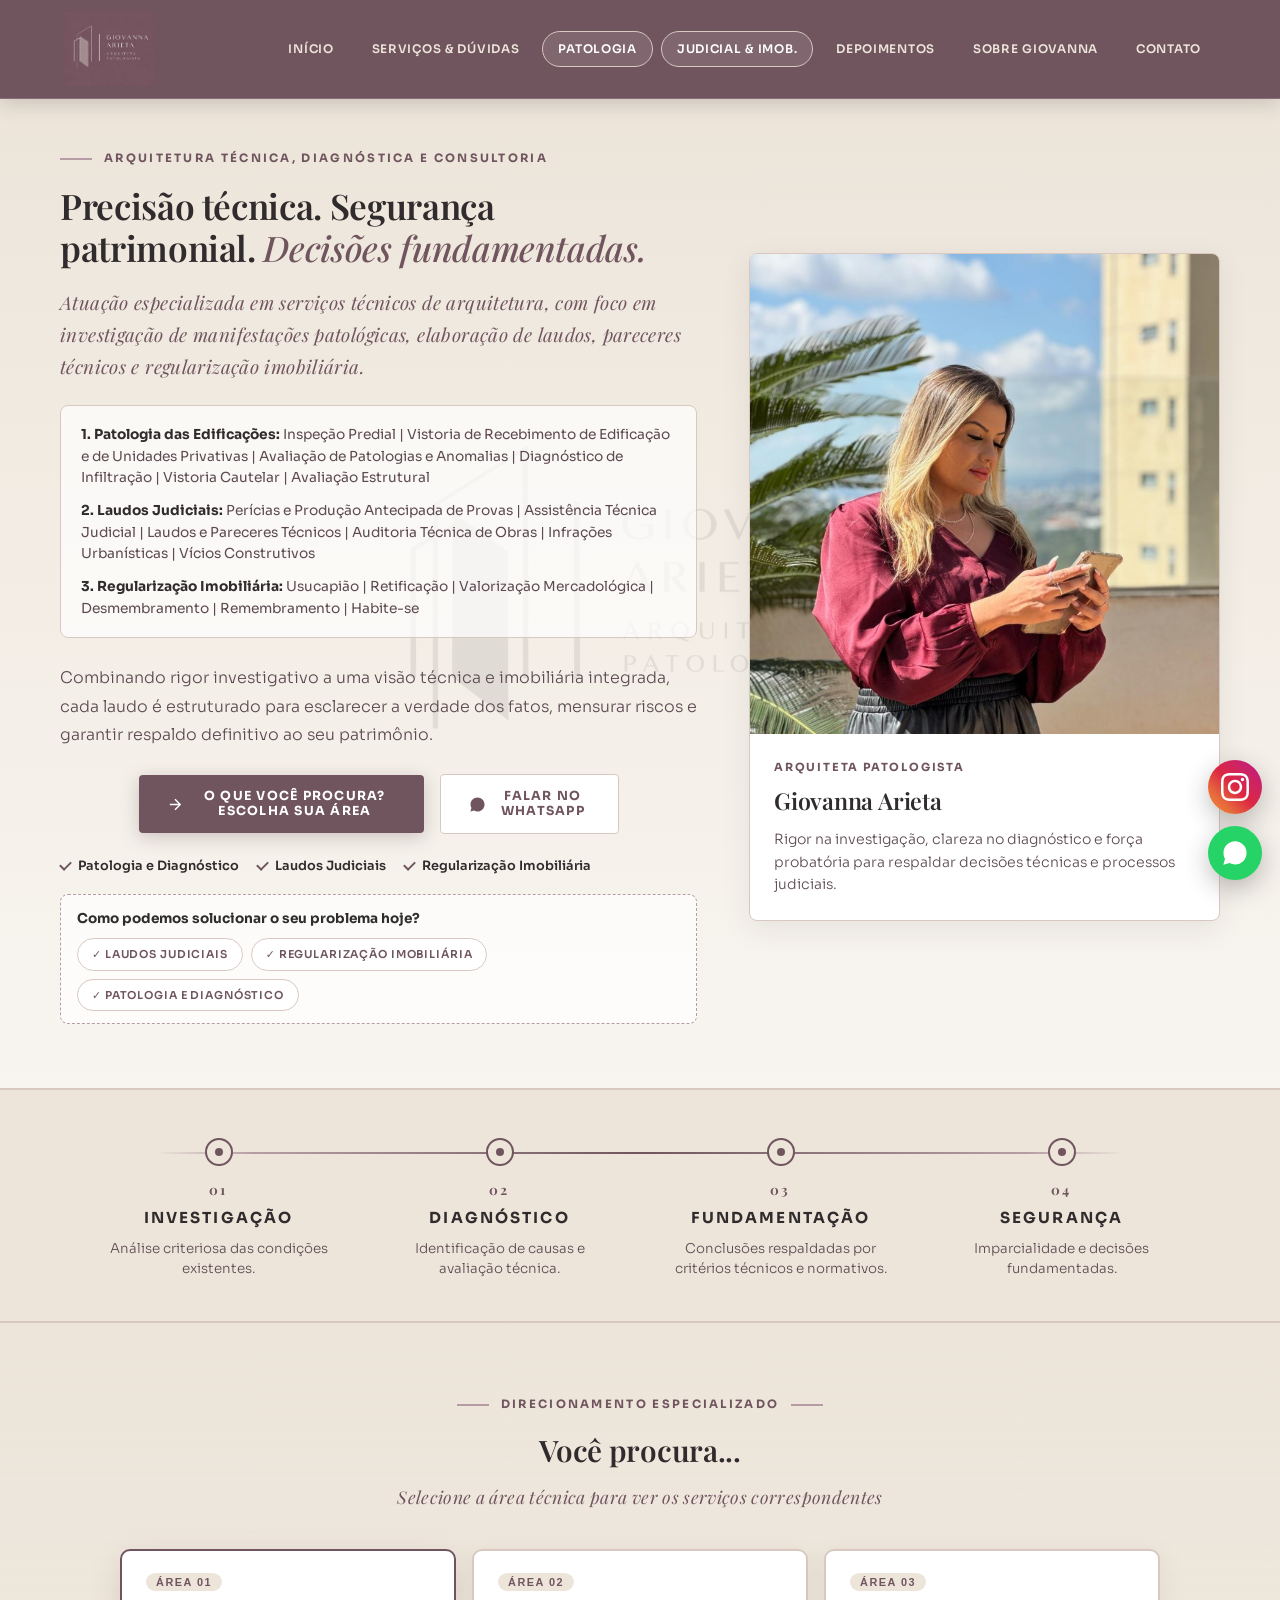
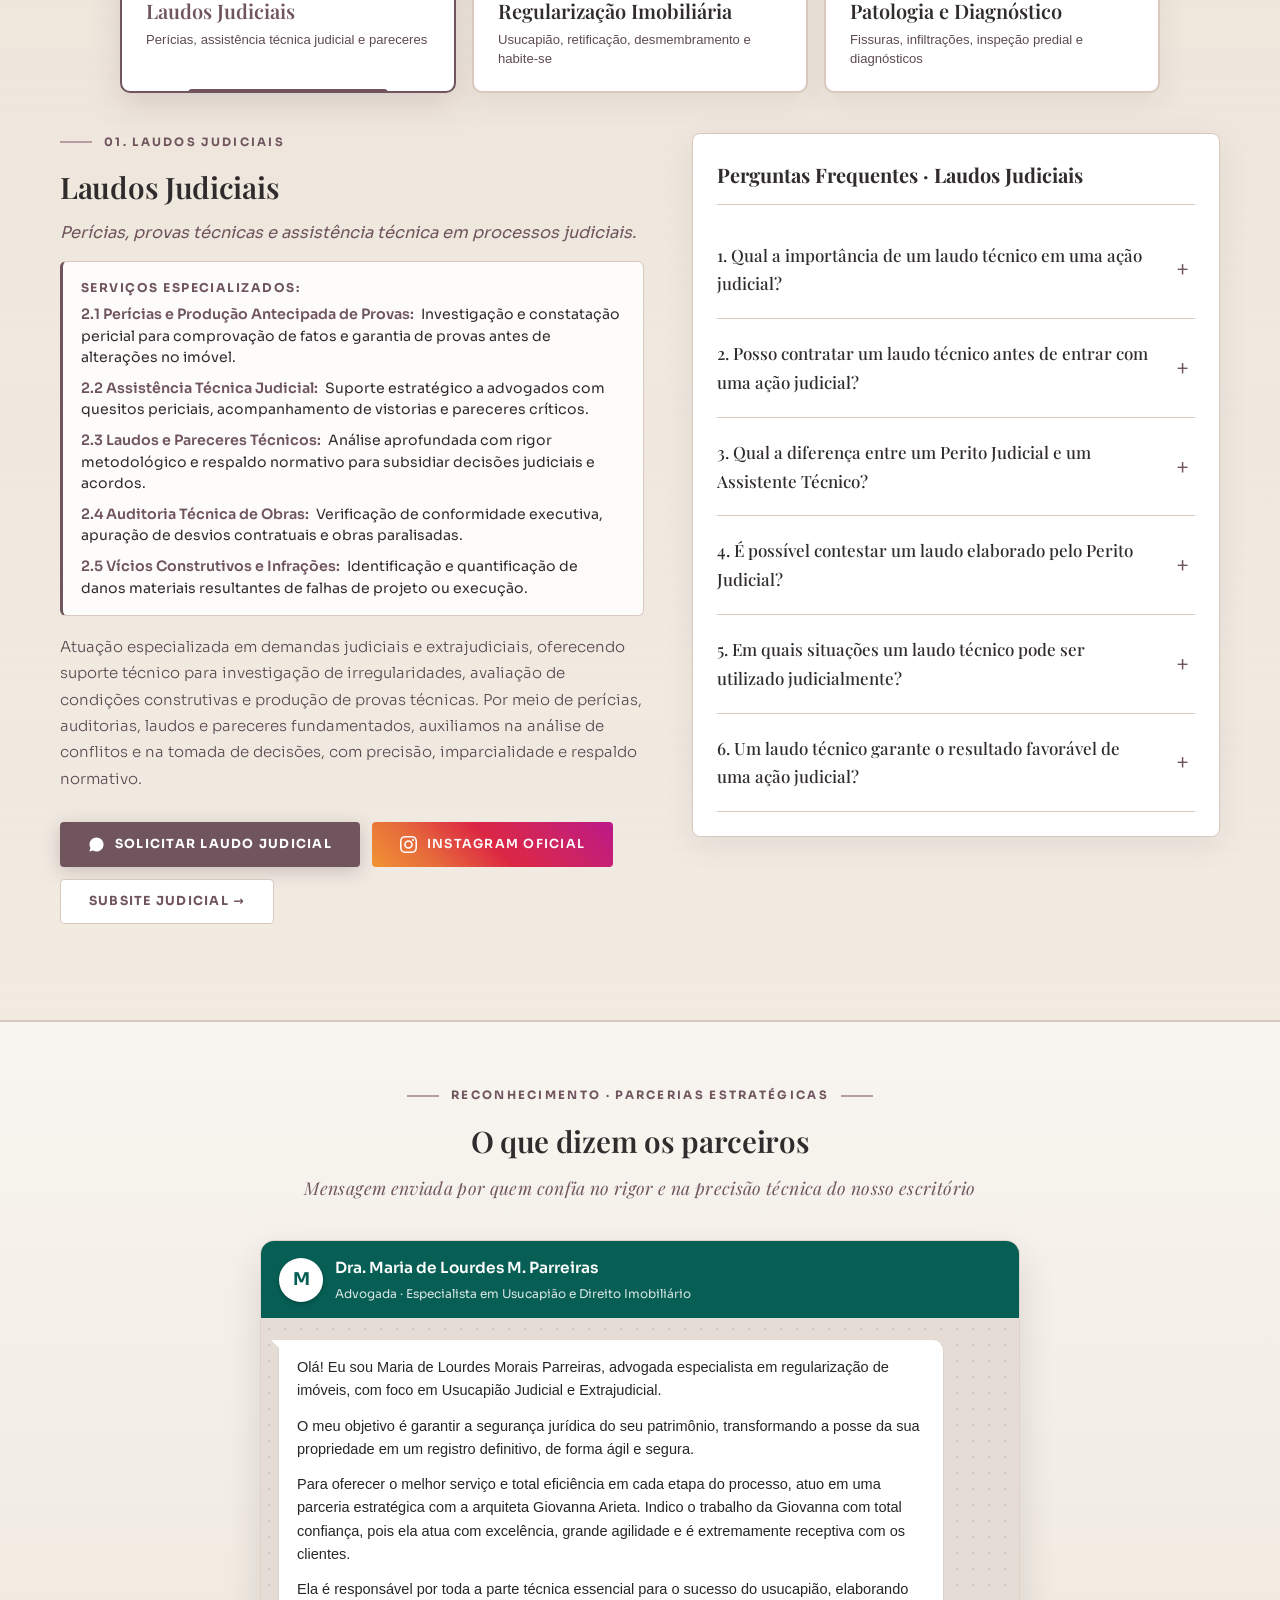
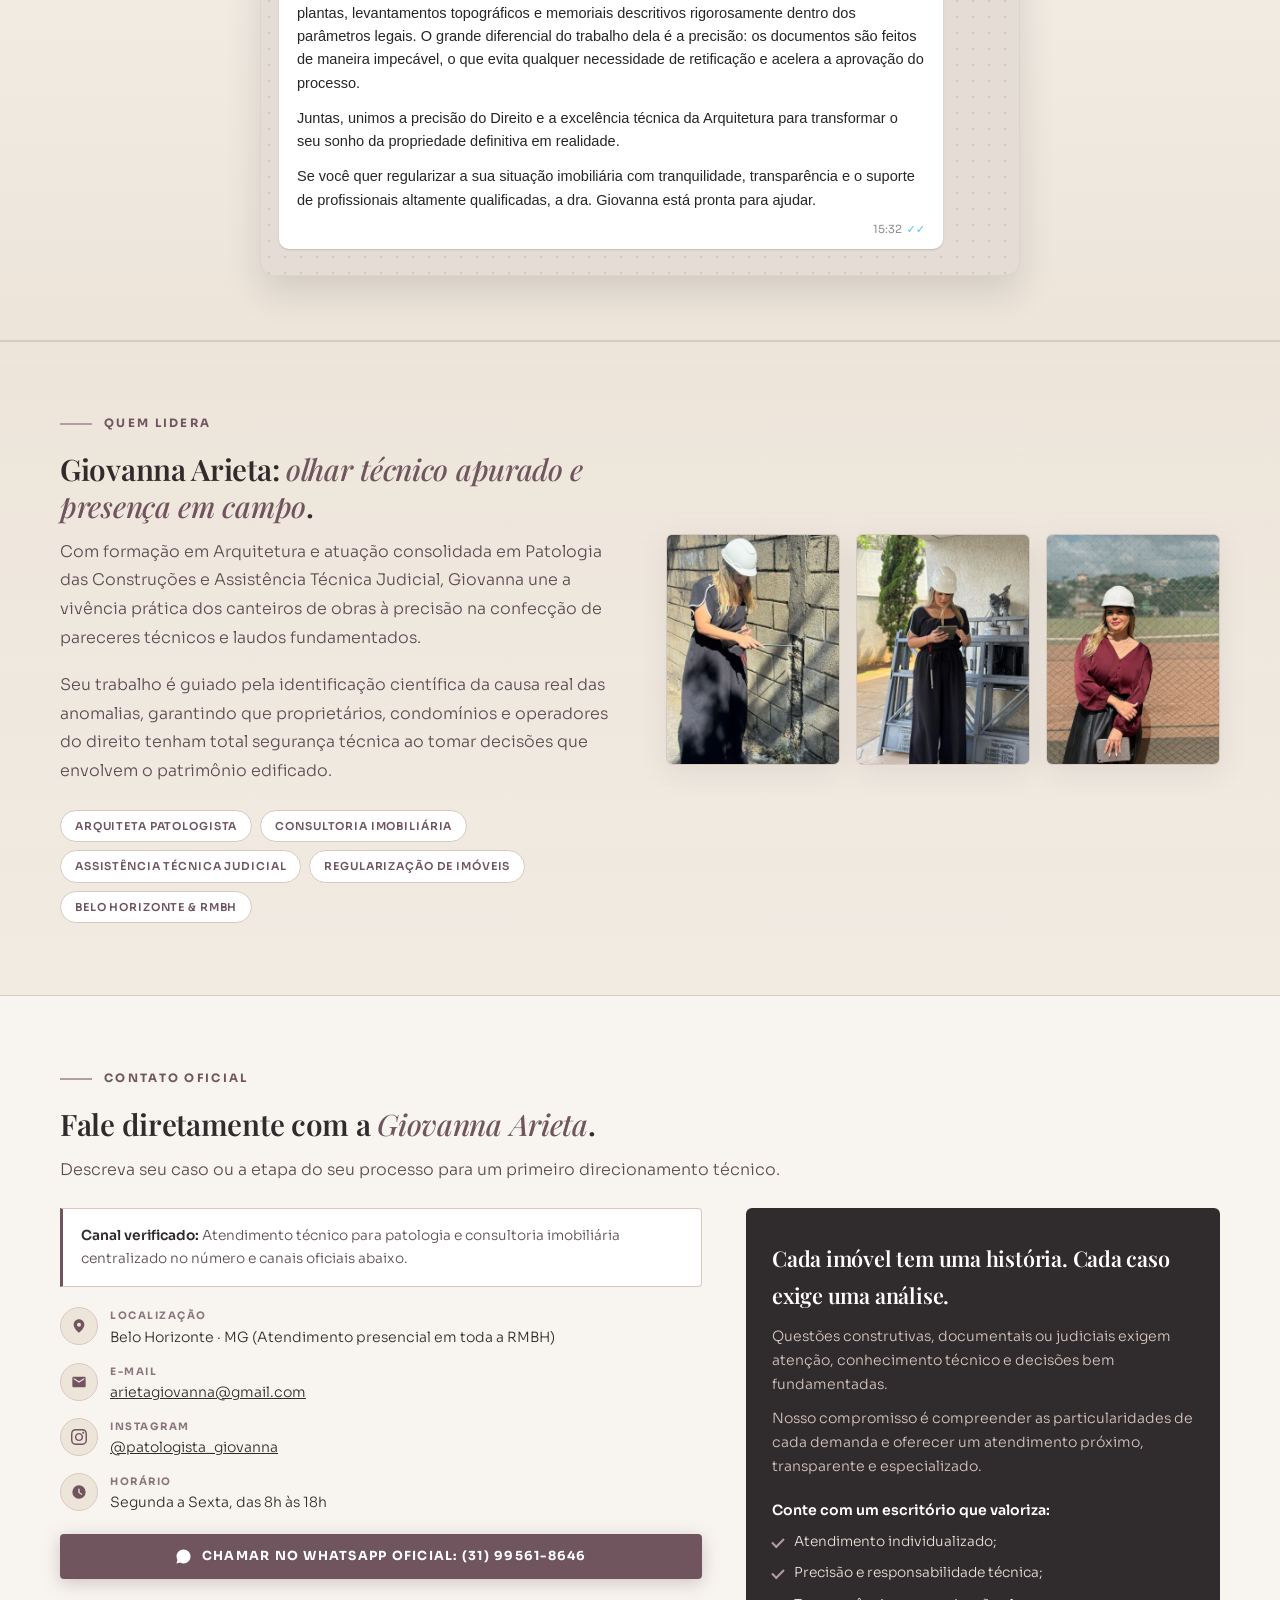
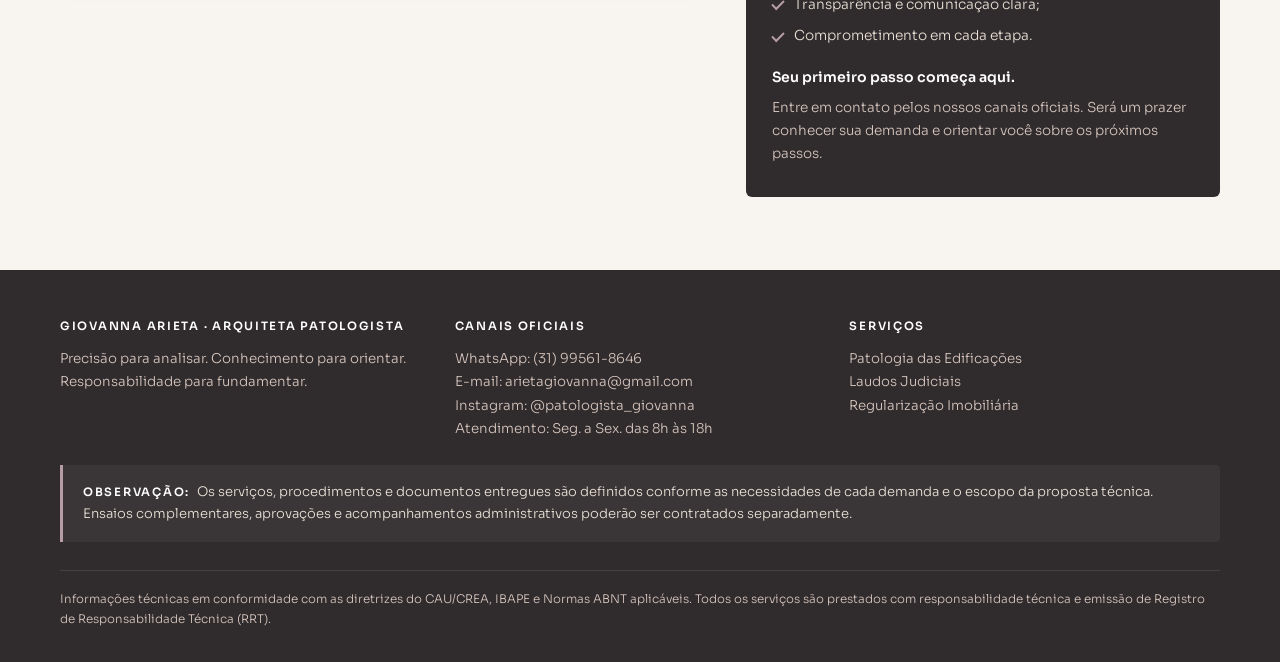
==== index.html @ 24bc307a "feat: resumir catalogos de servicos, atualizar legendas de patologia, diversificar galeria na home, " ====
<!DOCTYPE html>
<html lang="pt-BR">
<head>
  <meta charset="UTF-8">
  <meta name="viewport" content="width=device-width, initial-scale=1.0, viewport-fit=cover">
  <title>Giovanna Arieta | Arquiteta Patologista &amp; Consultoria Técnica Imobiliária</title>
  <meta name="description" content="Arquitetura Técnica, Diagnóstica e Regularização Imobiliária. Investigação de manifestações patológicas, elaboração de laudos, pareceres técnicos e assistência técnica.">
  
  <!-- Tipografia de Alto Padrão Editorial -->
  <link rel="preconnect" href="https://fonts.googleapis.com">
  <link rel="preconnect" href="https://fonts.gstatic.com" crossorigin>
  <link href="https://fonts.googleapis.com/css2?family=Playfair+Display:ital,wght@0,500;0,600;0,700;1,500;1,600&family=Sora:wght@300;400;500;600;700&display=swap" rel="stylesheet">
  
  <link rel="stylesheet" href="style.css">
</head>
<body>

  <!-- Cabeçalho Oficial -->

  <!-- ========================================================
       CABEÇALHO: LOGO VISÍVEL E LEGÍVEL À ESQUERDA + ABAS AO LADO
       ======================================================== -->
  <header class="topo-header">
    <div class="wrap topo-container">
      <a href="#" class="logo-link" aria-label="Giovanna Arieta - Início">
        <img src="assets/logo.jpg" alt="Giovanna Arieta - Arquiteta Patologista" class="logo-img">
      </a>

      <!-- Botão Hambúrguer Mobile -->
      <button class="menu-mobile-btn" id="menuToggle" aria-label="Abrir Menu">
        <span></span>
        <span></span>
        <span></span>
      </button>

      <!-- Navegação no Cabeçalho Organizada -->
      <nav class="nav-menu" id="navMenu">
        <a href="#inicio" class="nav-item">Início</a>
        <a href="#direcionamento" class="nav-item">Serviços &amp; Dúvidas</a>
        <a href="patologia.html" class="nav-item destaque">Patologia</a>
        <a href="judicial.html" class="nav-item destaque">Judicial &amp; Imob.</a>
        <a href="#depoimentos" class="nav-item">Depoimentos</a>
        <a href="#sobre" class="nav-item">Sobre Giovanna</a>
        <a href="#contato" class="nav-item">Contato</a>
      </nav>
    </div>
  </header>

  <!-- ========================================================
       SEÇÃO 1: HERO / INÍCIO
       ======================================================== -->
  <section class="hero" id="inicio">
    <!-- Logo centralizada na primeira seção (estática, sem acompanhar o scroll) -->
    <div class="hero-logo-centro-bg" aria-hidden="true"></div>

    <div class="wrap hero-grid">
      <div class="hero-texto">
        <span class="olho">Arquitetura Técnica, Diagnóstica e Consultoria</span>
        <h1>Precisão técnica. Segurança patrimonial. <em class="dest">Decisões fundamentadas.</em></h1>
        
        <p class="hero-sub-slogan">Atuação especializada em serviços técnicos de arquitetura, com foco em investigação de manifestações patológicas, elaboração de laudos, pareceres técnicos e regularização imobiliária.</p>
        
        <!-- Serviços inseridos diretamente abaixo do título -->
        <div class="hero-servicos-diretos">
          <div class="hero-servico-linha">
            <strong>1. Patologia das Edificações:</strong> 
            <span>Inspeção Predial | Vistoria de Recebimento de Edificação e de Unidades Privativas | Avaliação de Patologias e Anomalias | Diagnóstico de Infiltração | Vistoria Cautelar | Avaliação Estrutural</span>
          </div>
          <div class="hero-servico-linha">
            <strong>2. Laudos Judiciais:</strong> 
            <span>Perícias e Produção Antecipada de Provas | Assistência Técnica Judicial | Laudos e Pareceres Técnicos | Auditoria Técnica de Obras | Infrações Urbanísticas | Vícios Construtivos</span>
          </div>
          <div class="hero-servico-linha">
            <strong>3. Regularização Imobiliária:</strong> 
            <span>Usucapião | Retificação | Valorização Mercadológica | Desmembramento | Remembramento | Habite-se</span>
          </div>
        </div>

        <p class="lead">Combinando rigor investigativo a uma visão técnica e imobiliária integrada, cada laudo é estruturado para esclarecer a verdade dos fatos, mensurar riscos e garantir respaldo definitivo ao seu patrimônio.</p>

        <div class="hero-acoes">
          <a class="btn btn-destaque" href="#direcionamento">
            <svg class="ico" viewBox="0 0 24 24"><path d="M12 4l-1.41 1.41L16.17 11H4v2h12.17l-5.58 5.59L12 20l8-8z"/></svg>
            O que você procura? Escolha sua área
          </a>
          <a class="btn btn-out" href="https://wa.me/5531995618646?text=Ol%C3%A1%2C%20Giovanna!%20Li%20a%20sua%20apresenta%C3%A7%C3%A3o%20e%20gostaria%20de%20uma%20avalia%C3%A7%C3%A3o%20t%C3%A9cnica." target="_blank" rel="noopener noreferrer">
            <svg class="ico" viewBox="0 0 24 24"><path d="M17.47 14.38c-.3-.15-1.76-.87-2.03-.97-.27-.1-.47-.15-.67.15-.2.3-.77.97-.94 1.17-.17.2-.35.22-.65.07-.3-.15-1.26-.46-2.4-1.48-.89-.79-1.49-1.76-1.66-2.06-.17-.3-.02-.46.13-.61.13-.13.3-.35.45-.52.15-.17.2-.3.3-.5.1-.2.05-.37-.02-.52-.08-.15-.67-1.61-.92-2.21-.24-.58-.49-.5-.67-.51h-.57c-.2 0-.52.07-.79.37-.27.3-1.04 1.01-1.04 2.47s1.06 2.86 1.21 3.06c.15.2 2.1 3.2 5.08 4.49.71.31 1.26.49 1.69.63.71.22 1.36.19 1.87.12.57-.09 1.76-.72 2.01-1.41.25-.7.25-1.29.17-1.42-.07-.13-.27-.2-.57-.35M12.04 2C6.58 2 2.13 6.45 2.13 11.91c0 1.75.46 3.45 1.32 4.95L2 22l5.25-1.38c1.45.79 3.08 1.21 4.79 1.21 5.46 0 9.91-4.45 9.91-9.91S17.5 2 12.04 2"/></svg>
            Falar no WhatsApp
          </a>
        </div>

        <!-- Links Rápidos dos 03 Serviços -->
        <ul class="hero-prova">
          <li><a href="#direcionamento" onclick="ativarAba('tab-patologia')" style="color:inherit; text-decoration:none;">Patologia e Diagnóstico</a></li>
          <li><a href="#direcionamento" onclick="ativarAba('tab-judicial')" style="color:inherit; text-decoration:none;">Laudos Judiciais</a></li>
          <li><a href="#direcionamento" onclick="ativarAba('tab-imobiliario')" style="color:inherit; text-decoration:none;">Regularização Imobiliária</a></li>
        </ul>

        <!-- Chamada Interativa WhatsApp -->
        <div style="margin-top: 14px; background: rgba(255,255,255,0.7); border: 1px dashed var(--malva-claro); border-radius: 8px; padding: 12px 16px;">
          <strong style="font-size: 0.85rem; color: var(--grafite); display: block; margin-bottom: 8px;">Como podemos solucionar o seu problema hoje?</strong>
          <div style="display: flex; flex-wrap: wrap; gap: 8px;">
            <a class="chip" href="https://wa.me/5531995618646?text=Ol%C3%A1%2C%20Giovanna!%20Preciso%20de%20atendimento%20em%20Laudos%20Judiciais." target="_blank" rel="noopener noreferrer" style="display: inline-flex; align-items: center; gap: 4px;">
              ✓ Laudos Judiciais
            </a>
            <a class="chip" href="https://wa.me/5531995618646?text=Ol%C3%A1%2C%20Giovanna!%20Preciso%20de%20atendimento%20em%20Regulariza%C3%A7%C3%A3o%20Imobili%C3%A1ria." target="_blank" rel="noopener noreferrer" style="display: inline-flex; align-items: center; gap: 4px;">
              ✓ Regularização Imobiliária
            </a>
            <a class="chip" href="https://wa.me/5531995618646?text=Ol%C3%A1%2C%20Giovanna!%20Preciso%20de%20atendimento%20em%20Patologia%20e%20Diagn%C3%B3stico." target="_blank" rel="noopener noreferrer" style="display: inline-flex; align-items: center; gap: 4px;">
              ✓ Patologia e Diagnóstico
            </a>
          </div>
        </div>
      </div>

      <!-- Card Visual Hero -->
      <div class="hero-visual">
        <div class="perfil-card-clean">
          <div class="perfil-foto-clean-wrap">
            <img src="assets/judicial_1.jpg" alt="Giovanna Arieta - Arquiteta Patologista" class="perfil-foto-clean">
          </div>
          <div class="perfil-info-clean">
            <span class="perfil-cargo-clean">Arquiteta Patologista</span>
            <h3 class="perfil-nome-clean">Giovanna Arieta</h3>
            <p class="perfil-resumo-clean">Rigor na investigação, clareza no diagnóstico e força probatória para respaldar decisões técnicas e processos judiciais.</p>
          </div>
        </div>
      </div>
    </div>
  </section>

  <!-- ========================================================
       FAIXA DE PILARES TÉCNICOS COM LINHA CONECTORA
       01 Investigação -> 02 Diagnóstico -> 03 Fundamentação -> 04 Segurança
       ======================================================== -->
  <section class="pilares-faixa reveal">
    <div class="wrap">
      <div class="pilares-container">
        <!-- Linha horizontal conectora entre os pilares -->
        <div class="pilares-linha" aria-hidden="true"></div>

        <div class="pilares-grid">
          <!-- Pilar 01 -->
          <div class="pilar-item">
            <div class="pilar-ponto">
              <span class="pilar-dot"></span>
            </div>
            <div class="pilar-num">01</div>
            <h3 class="pilar-titulo">INVESTIGAÇÃO</h3>
            <p class="pilar-desc">Análise criteriosa das condições existentes.</p>
          </div>

          <!-- Pilar 02 -->
          <div class="pilar-item">
            <div class="pilar-ponto">
              <span class="pilar-dot"></span>
            </div>
            <div class="pilar-num">02</div>
            <h3 class="pilar-titulo">DIAGNÓSTICO</h3>
            <p class="pilar-desc">Identificação de causas e avaliação técnica.</p>
          </div>

          <!-- Pilar 03 -->
          <div class="pilar-item">
            <div class="pilar-ponto">
              <span class="pilar-dot"></span>
            </div>
            <div class="pilar-num">03</div>
            <h3 class="pilar-titulo">FUNDAMENTAÇÃO</h3>
            <p class="pilar-desc">Conclusões respaldadas por critérios técnicos e normativos.</p>
          </div>

          <!-- Pilar 04 -->
          <div class="pilar-item">
            <div class="pilar-ponto">
              <span class="pilar-dot"></span>
            </div>
            <div class="pilar-num">04</div>
            <h3 class="pilar-titulo">SEGURANÇA</h3>
            <p class="pilar-desc">Imparcialidade e decisões fundamentadas.</p>
          </div>
        </div>
      </div>
    </div>
  </section>



  <!-- ========================================================
       SEÇÃO 4: VOCÊ PROCURA... (DIRECIONAMENTO INTEGRADO EM ABAS)
       ======================================================== -->
  <section class="sec sec-tom-alternado reveal" id="direcionamento">
    <div class="wrap">
      <div class="secao-header-centro">
        <span class="olho meio">Direcionamento Especializado</span>
        <h2>Você procura...</h2>
        <p class="secao-subtitulo">Selecione a área técnica para ver os serviços correspondentes</p>
      </div>

      <!-- Seletor Interativo de 3 Abas Dentro do Site -->
      <div class="hub-direcionamento">
        <div class="abas-direcionamento" role="tablist">
          <button type="button" class="aba-btn active" id="tabBtnJudicial" data-tab="tab-judicial" role="tab" aria-selected="true">
            <span class="aba-badge">Área 01</span>
            <span class="aba-titulo">Laudos Judiciais</span>
            <span class="aba-sub">Perícias, assistência técnica judicial e pareceres</span>
          </button>

          <button type="button" class="aba-btn" id="tabBtnImobiliario" data-tab="tab-imobiliario" role="tab" aria-selected="false">
            <span class="aba-badge">Área 02</span>
            <span class="aba-titulo">Regularização Imobiliária</span>
            <span class="aba-sub">Usucapião, retificação, desmembramento e habite-se</span>
          </button>
          
          <button type="button" class="aba-btn" id="tabBtnPatologia" data-tab="tab-patologia" role="tab" aria-selected="false">
            <span class="aba-badge">Área 03</span>
            <span class="aba-titulo">Patologia e Diagnóstico</span>
            <span class="aba-sub">Fissuras, infiltrações, inspeção predial e diagnósticos</span>
          </button>
        </div>
      </div>

      <!-- PAINEL 1: LAUDOS JUDICIAIS (2 COLUNAS: ESQUERDA DESCRITIVO / DIREITA PERGUNTAS) -->
      <div class="painel-aba active" id="tab-judicial" role="tabpanel">
        <div class="painel-duas-colunas">
          <!-- Coluna Esquerda: Texto, Serviços e Descritivo -->
          <div class="painel-coluna-conteudo">
            <span class="olho">01. Laudos Judiciais</span>
            <h3 class="painel-coluna-titulo">Laudos Judiciais</h3>
            <p style="font-size:1.02rem; color:var(--malva-original); font-style:italic; margin-bottom:14px;">Perícias, provas técnicas e assistência técnica em processos judiciais.</p>
            
            <div class="painel-servicos-bloco">
              <strong>Serviços Especializados:</strong>
              <div class="painel-servicos-lista">
                <div class="painel-servico-item"><strong>2.1 Perícias e Produção Antecipada de Provas:</strong> Investigação e constatação pericial para comprovação de fatos e garantia de provas antes de alterações no imóvel.</div>
                <div class="painel-servico-item"><strong>2.2 Assistência Técnica Judicial:</strong> Suporte estratégico a advogados com quesitos periciais, acompanhamento de vistorias e pareceres críticos.</div>
                <div class="painel-servico-item"><strong>2.3 Laudos e Pareceres Técnicos:</strong> Análise aprofundada com rigor metodológico e respaldo normativo para subsidiar decisões judiciais e acordos.</div>
                <div class="painel-servico-item"><strong>2.4 Auditoria Técnica de Obras:</strong> Verificação de conformidade executiva, apuração de desvios contratuais e obras paralisadas.</div>
                <div class="painel-servico-item"><strong>2.5 Vícios Construtivos e Infrações:</strong> Identificação e quantificação de danos materiais resultantes de falhas de projeto ou execução.</div>
              </div>
            </div>

            <p class="painel-descritivo-texto">
              Atuação especializada em demandas judiciais e extrajudiciais, oferecendo suporte técnico para investigação de irregularidades, avaliação de condições construtivas e produção de provas técnicas. Por meio de perícias, auditorias, laudos e pareceres fundamentados, auxiliamos na análise de conflitos e na tomada de decisões, com precisão, imparcialidade e respaldo normativo.
            </p>

            <div style="display:flex; gap:12px; flex-wrap:wrap; margin-top:8px;">
              <a class="btn btn-destaque" href="https://wa.me/5531995618646?text=Ol%C3%A1%2C%20Giovanna!%20Gostaria%20de%20solicitar%20atendimento%20na%20%C3%81rea%20de%20Laudos%20Judiciais." target="_blank" rel="noopener noreferrer">
                <svg class="ico" viewBox="0 0 24 24"><path d="M17.47 14.38c-.3-.15-1.76-.87-2.03-.97-.27-.1-.47-.15-.67.15-.2.3-.77.97-.94 1.17-.17.2-.35.22-.65.07-.3-.15-1.26-.46-2.4-1.48-.89-.79-1.49-1.76-1.66-2.06-.17-.3-.02-.46.13-.61.13-.13.3-.35.45-.52.15-.17.2-.3.3-.5.1-.2.05-.37-.02-.52-.08-.15-.67-1.61-.92-2.21-.24-.58-.49-.5-.67-.51h-.57c-.2 0-.52.07-.79.37-.27.3-1.04 1.01-1.04 2.47s1.06 2.86 1.21 3.06c.15.2 2.1 3.2 5.08 4.49.71.31 1.26.49 1.69.63.71.22 1.36.19 1.87.12.57-.09 1.76-.72 2.01-1.41.25-.7.25-1.29.17-1.42-.07-.13-.27-.2-.57-.35M12.04 2C6.58 2 2.13 6.45 2.13 11.91c0 1.75.46 3.45 1.32 4.95L2 22l5.25-1.38c1.45.79 3.08 1.21 4.79 1.21 5.46 0 9.91-4.45 9.91-9.91S17.5 2 12.04 2"/></svg>
                Solicitar Laudo Judicial
              </a>
              <a class="btn btn-instagram" href="https://www.instagram.com/patologista_giovanna" target="_blank" rel="noopener noreferrer">
                <svg class="ico" viewBox="0 0 24 24"><path d="M12 2.163c3.204 0 3.584.012 4.85.07 3.252.148 4.771 1.691 4.919 4.919.058 1.265.069 1.645.069 4.849 0 3.205-.012 3.584-.069 4.849-.149 3.225-1.664 4.771-4.919 4.919-1.266.058-1.644.07-4.85.07-3.204 0-3.584-.012-4.849-.07-3.26-.149-4.771-1.699-4.919-4.92-.058-1.265-.07-1.644-.07-4.849 0-3.204.013-3.583.07-4.849.149-3.227 1.664-4.771 4.919-4.919 1.266-.057 1.645-.069 4.849-.069zm0-2.163c-3.259 0-3.667.014-4.947.072-4.358.2-6.78 2.618-6.98 6.98-.059 1.281-.073 1.689-.073 4.948 0 3.259.014 3.668.072 4.948.2 4.358 2.618 6.78 6.98 6.98 1.281.058 1.689.072 4.948.072 3.259 0 3.668-.014 4.948-.072 4.354-.2 6.782-2.618 6.979-6.98.059-1.28.073-1.689.073-4.948 0-3.259-.014-3.667-.072-4.947-.196-4.354-2.617-6.78-6.979-6.98-1.281-.059-1.69-.073-4.949-.073zm0 5.838c-3.403 0-6.162 2.759-6.162 6.162s2.759 6.163 6.162 6.163 6.162-2.759 6.162-6.163c0-3.403-2.759-6.162-6.162-6.162zm0 10.162c-2.209 0-4-1.79-4-4 0-2.209 1.791-4 4-4s4 1.791 4 4c0 2.21-1.791 4-4 4zm6.406-11.845c-.796 0-1.441.645-1.441 1.44s.645 1.44 1.441 1.44c.795 0 1.439-.645 1.439-1.44s-.644-1.44-1.439-1.44z"/></svg>
                Instagram Oficial
              </a>
              <a class="btn btn-out" href="judicial.html">Subsite Judicial &rarr;</a>
            </div>
          </div>

          <!-- Coluna Direita: Perguntas da Área -->
          <div class="painel-coluna-faq">
            <h4 class="painel-faq-titulo">Perguntas Frequentes &middot; Laudos Judiciais</h4>
            
            <details class="faq">
              <summary>1. Qual a importância de um laudo técnico em uma ação judicial?</summary>
              <div class="faq-c">O laudo técnico apresenta análises fundamentadas que auxiliam na comprovação de fatos, identificação de irregularidades e esclarecimento de questões técnicas. Ele pode ser utilizado como elemento de prova, contribuindo para a fundamentação de processos judiciais.</div>
            </details>

            <details class="faq">
              <summary>2. Posso contratar um laudo técnico antes de entrar com uma ação judicial?</summary>
              <div class="faq-c">Sim. A elaboração de um laudo técnico antes do ajuizamento de uma ação permite identificar irregularidades, documentar evidências e reunir informações que podem auxiliar o advogado na definição da estratégia jurídica.</div>
            </details>

            <details class="faq">
              <summary>3. Qual a diferença entre um Perito Judicial e um Assistente Técnico?</summary>
              <div class="faq-c">O Perito Judicial é nomeado pelo juiz para realizar uma análise técnica imparcial. Já o Assistente Técnico é contratado por uma das partes para acompanhar a perícia, formular quesitos, analisar o laudo pericial e elaborar pareceres técnicos que auxiliem na defesa dos interesses do contratante.</div>
            </details>

            <details class="faq">
              <summary>4. É possível contestar um laudo elaborado pelo Perito Judicial?</summary>
              <div class="faq-c">Sim. Quando são identificadas inconsistências, omissões ou divergências técnicas, o Assistente Técnico pode elaborar um parecer fundamentado, oferecendo subsídios para que o advogado solicite esclarecimentos ou apresente sua manifestação sobre o laudo pericial.</div>
            </details>

            <details class="faq">
              <summary>5. Em quais situações um laudo técnico pode ser utilizado judicialmente?</summary>
              <div class="faq-c">Os laudos técnicos podem ser utilizados em disputas envolvendo vícios construtivos, obras abandonadas, descumprimentos contratuais, infiltrações, danos estruturais, conflitos entre vizinhos, irregularidades em edificações e outras questões que necessitem de comprovação técnica.</div>
            </details>

            <details class="faq">
              <summary>6. Um laudo técnico garante o resultado favorável de uma ação judicial?</summary>
              <div class="faq-c">Não. O laudo técnico fornece elementos fundamentados que podem contribuir para o esclarecimento dos fatos, mas a decisão judicial depende da análise do conjunto de provas e dos aspectos jurídicos envolvidos no processo.</div>
            </details>
          </div>
        </div>
      </div>

      <!-- PAINEL 2: REGULARIZAÇÃO IMOBILIÁRIA (2 COLUNAS) -->
      <div class="painel-aba" id="tab-imobiliario" role="tabpanel">
        <div class="painel-duas-colunas">
          <!-- Coluna Esquerda: Texto, Serviços e Descritivo -->
          <div class="painel-coluna-conteudo">
            <span class="olho">02. Regularização Imobiliária</span>
            <h3 class="painel-coluna-titulo">Regularização Imobiliária</h3>
            <p style="font-size:1.02rem; color:var(--malva-original); font-style:italic; margin-bottom:14px;">Usucapião, retificação de área, desmembramento, remembramento e regularização de edificações.</p>
            
            <div class="painel-servicos-bloco">
              <strong>Serviços Especializados:</strong>
              <div class="painel-servicos-lista">
                <div class="painel-servico-item"><strong>3.1 Usucapião:</strong> Levantamento planimétrico, plantas georreferenciadas em SIRGAS 2000 e memoriais descritivos para reconhecimento de propriedade.</div>
                <div class="painel-servico-item"><strong>3.2 Retificação de Área:</strong> Correção técnica de discrepâncias entre as medidas reais e o registro cartorial na matrícula.</div>
                <div class="painel-servico-item"><strong>3.3 Valorização Mercadológica:</strong> Laudos periciais fundamentados com pesquisa científica para determinação do valor real de mercado.</div>
                <div class="painel-servico-item"><strong>3.4 Desmembramento e Remembramento:</strong> Estudos de viabilidade técnica e projetos para divisão ou unificação de lotes e terrenos.</div>
                <div class="painel-servico-item"><strong>3.5 Habite-se e Regularização:</strong> Levantamentos arquitetônicos e adequação documental junto à prefeitura para certidão de conclusão de obra.</div>
              </div>
            </div>

            <p class="painel-descritivo-texto">
              Atuamos na regularização, adequação documental e avaliação de imóveis, desenvolvendo soluções técnicas para atender às exigências urbanísticas, legais e registrais. Elaboramos levantamentos, projetos e documentação especializada, buscando proporcionar conformidade, segurança jurídica e valorização patrimonial.
            </p>

            <div style="display:flex; gap:12px; flex-wrap:wrap; margin-top:8px;">
              <a class="btn btn-destaque" href="https://wa.me/5531995618646?text=Ol%C3%A1%2C%20Giovanna!%20Gostaria%20de%20solicitar%20atendimento%20em%20Regulariza%C3%A7%C3%A3o%20Imobili%C3%A1ria." target="_blank" rel="noopener noreferrer">
                <svg class="ico" viewBox="0 0 24 24"><path d="M17.47 14.38c-.3-.15-1.76-.87-2.03-.97-.27-.1-.47-.15-.67.15-.2.3-.77.97-.94 1.17-.17.2-.35.22-.65.07-.3-.15-1.26-.46-2.4-1.48-.89-.79-1.49-1.76-1.66-2.06-.17-.3-.02-.46.13-.61.13-.13.3-.35.45-.52.15-.17.2-.3.3-.5.1-.2.05-.37-.02-.52-.08-.15-.67-1.61-.92-2.21-.24-.58-.49-.5-.67-.51h-.57c-.2 0-.52.07-.79.37-.27.3-1.04 1.01-1.04 2.47s1.06 2.86 1.21 3.06c.15.2 2.1 3.2 5.08 4.49.71.31 1.26.49 1.69.63.71.22 1.36.19 1.87.12.57-.09 1.76-.72 2.01-1.41.25-.7.25-1.29.17-1.42-.07-.13-.27-.2-.57-.35M12.04 2C6.58 2 2.13 6.45 2.13 11.91c0 1.75.46 3.45 1.32 4.95L2 22l5.25-1.38c1.45.79 3.08 1.21 4.79 1.21 5.46 0 9.91-4.45 9.91-9.91S17.5 2 12.04 2"/></svg>
                Solicitar Regularização
              </a>
              <a class="btn btn-instagram" href="https://www.instagram.com/patologista_giovanna" target="_blank" rel="noopener noreferrer">
                <svg class="ico" viewBox="0 0 24 24"><path d="M12 2.163c3.204 0 3.584.012 4.85.07 3.252.148 4.771 1.691 4.919 4.919.058 1.265.069 1.645.069 4.849 0 3.205-.012 3.584-.069 4.849-.149 3.225-1.664 4.771-4.919 4.919-1.266.058-1.644.07-4.85.07-3.204 0-3.584-.012-4.849-.07-3.26-.149-4.771-1.699-4.919-4.92-.058-1.265-.07-1.644-.07-4.849 0-3.204.013-3.583.07-4.849.149-3.227 1.664-4.771 4.919-4.919 1.266-.057 1.645-.069 4.849-.069zm0-2.163c-3.259 0-3.667.014-4.947.072-4.358.2-6.78 2.618-6.98 6.98-.059 1.281-.073 1.689-.073 4.948 0 3.259.014 3.668.072 4.948.2 4.358 2.618 6.78 6.98 6.98 1.281.058 1.689.072 4.948.072 3.259 0 3.668-.014 4.948-.072 4.354-.2 6.782-2.618 6.979-6.98.059-1.28.073-1.689.073-4.948 0-3.259-.014-3.667-.072-4.947-.196-4.354-2.617-6.78-6.979-6.98-1.281-.059-1.69-.073-4.949-.073zm0 5.838c-3.403 0-6.162 2.759-6.162 6.162s2.759 6.163 6.162 6.163 6.162-2.759 6.162-6.163c0-3.403-2.759-6.162-6.162-6.162zm0 10.162c-2.209 0-4-1.79-4-4 0-2.209 1.791-4 4-4s4 1.791 4 4c0 2.21-1.791 4-4 4zm6.406-11.845c-.796 0-1.441.645-1.441 1.44s.645 1.44 1.441 1.44c.795 0 1.439-.645 1.439-1.44s-.644-1.44-1.439-1.44z"/></svg>
                Instagram Oficial
              </a>
              <a class="btn btn-out" href="judicial.html">Subsite Imobiliário &rarr;</a>
            </div>
          </div>

          <!-- Coluna Direita: Perguntas da Área -->
          <div class="painel-coluna-faq">
            <h4 class="painel-faq-titulo">Perguntas Frequentes &middot; Regularização</h4>
            
            <details class="faq">
              <summary>1. O que é a regularização imobiliária e por que ela é importante?</summary>
              <div class="faq-c">A regularização imobiliária consiste na adequação documental, cadastral, urbanística ou registral de um imóvel às exigências legais. Esse processo contribui para a segurança jurídica da propriedade e pode facilitar operações de compra, venda, financiamento e transferência do imóvel.</div>
            </details>

            <details class="faq">
              <summary>2. Quais documentos técnicos são necessários para um processo de usucapião?</summary>
              <div class="faq-c">Dependendo das características do imóvel e do tipo de procedimento, podem ser necessários levantamento planimétrico, planta de inserção, georreferenciamento em SIRGAS 2000, memorial descritivo, identificação dos confrontantes e Registro de Responsabilidade Técnica (RRT). Esses documentos auxiliam na identificação e caracterização da área objeto do processo.</div>
            </details>

            <details class="faq">
              <summary>3. Qual a diferença entre usucapião judicial e extrajudicial?</summary>
              <div class="faq-c">A usucapião judicial é realizada por meio de um processo perante o Poder Judiciário. Já a extrajudicial é conduzida diretamente no Cartório de Registro de Imóveis, desde que atendidos os requisitos legais. Ambas podem exigir documentação técnica elaborada por profissional habilitado.</div>
            </details>

            <details class="faq">
              <summary>4. O que fazer quando a área do imóvel é diferente daquela registrada na matrícula?</summary>
              <div class="faq-c">Quando existem divergências entre as dimensões reais do imóvel e as informações da matrícula, pode ser necessário realizar uma retificação de área. O procedimento envolve levantamento técnico, elaboração de planta e memorial descritivo, conforme as exigências aplicáveis.</div>
            </details>

            <details class="faq">
              <summary>5. É possível dividir um terreno em dois ou mais lotes?</summary>
              <div class="faq-c">Sim, desde que o imóvel atenda às exigências da legislação urbanística municipal. O procedimento, denominado desmembramento, envolve análise de viabilidade e elaboração da documentação técnica necessária para aprovação e posterior regularização registral.</div>
            </details>

            <details class="faq">
              <summary>6. É possível regularizar um imóvel que não possui Habite-se?</summary>
              <div class="faq-c">Sim, dependendo das condições da edificação e da legislação municipal. O processo pode envolver levantamento arquitetônico, elaboração de projetos, adequações e apresentação de documentos técnicos para obtenção da regularização perante os órgãos competentes.</div>
            </details>

            <details class="faq">
              <summary>7. Qual a diferença entre desmembramento e remembramento?</summary>
              <div class="faq-c">O desmembramento consiste na divisão de um terreno em lotes independentes, enquanto o remembramento corresponde à unificação de dois ou mais terrenos contíguos. Ambos dependem da análise das exigências urbanísticas e registrais aplicáveis.</div>
            </details>
          </div>
        </div>
      </div>

      <!-- PAINEL 3: PATOLOGIA E DIAGNÓSTICO (2 COLUNAS + PORTFÓLIO DE PATOLOGIA) -->
      <div class="painel-aba" id="tab-patologia" role="tabpanel">
        <div class="painel-duas-colunas">
          <!-- Coluna Esquerda: Texto, Serviços e Descritivo -->
          <div class="painel-coluna-conteudo">
            <span class="olho">03. Patologia e Diagnóstico</span>
            <h3 class="painel-coluna-titulo">Patologia e Diagnóstico</h3>
            <p style="font-size:1.02rem; color:var(--malva-original); font-style:italic; margin-bottom:14px;">Inspeções prediais, diagnósticos, infiltrações, manifestações patológicas e avaliações técnicas.</p>
            
            <div class="painel-servicos-bloco">
              <strong>Serviços Especializados:</strong>
              <div class="painel-servicos-lista">
                <div class="painel-servico-item"><strong>1.1 Inspeção Predial:</strong> Avaliação geral de conservação, manutenção e segurança para identificar anomalias, com entrega de laudo técnico, relatório fotográfico e prioridades de intervenção.</div>
                <div class="painel-servico-item"><strong>1.2 Vistoria de Recebimento de Edificação e Chaves:</strong> Análise de imóveis novos e unidades privativas para detecção prévia de vícios construtivos e inconformidades estruturais.</div>
                <div class="painel-servico-item"><strong>1.3 Avaliação de Manifestações Patológicas e Anomalias:</strong> Investigação técnica focada em fissuras, trincas, corrosões e deslocamentos, avaliando criticidade e causas.</div>
                <div class="painel-servico-item"><strong>1.4 Diagnóstico de Infiltração:</strong> Investigação especializada para mapear a origem exata de infiltrações e evitar soluções paliativas ineficientes.</div>
                <div class="painel-servico-item"><strong>1.5 Avaliação Estrutural:</strong> Análise técnica de elementos estruturais para identificar sinais de deterioração e riscos potenciais à segurança.</div>
              </div>
            </div>

            <p class="painel-descritivo-texto">
              Realizamos investigações técnicas para identificar e diagnosticar manifestações patológicas, anomalias e falhas construtivas que possam comprometer a segurança, a conservação e a durabilidade das edificações. Através de inspeções, vistorias, testes e análises especializadas, buscamos compreender as possíveis causas dos problemas e orientar as tratativas adequadas, reduzindo retrabalhos, soluções paliativas e despesas desnecessárias.
            </p>

            <div style="display:flex; gap:12px; flex-wrap:wrap; margin-top:8px;">
              <a class="btn btn-destaque" href="https://wa.me/5531995618646?text=Ol%C3%A1%2C%20Giovanna!%20Gostaria%20de%20solicitar%20uma%20avalia%C3%A7%C3%A3o%20na%20%C3%81rea%20de%20Patologia%20e%20Diagn%C3%B3stico." target="_blank" rel="noopener noreferrer">
                <svg class="ico" viewBox="0 0 24 24"><path d="M17.47 14.38c-.3-.15-1.76-.87-2.03-.97-.27-.1-.47-.15-.67.15-.2.3-.77.97-.94 1.17-.17.2-.35.22-.65.07-.3-.15-1.26-.46-2.4-1.48-.89-.79-1.49-1.76-1.66-2.06-.17-.3-.02-.46.13-.61.13-.13.3-.35.45-.52.15-.17.2-.3.3-.5.1-.2.05-.37-.02-.52-.08-.15-.67-1.61-.92-2.21-.24-.58-.49-.5-.67-.51h-.57c-.2 0-.52.07-.79.37-.27.3-1.04 1.01-1.04 2.47s1.06 2.86 1.21 3.06c.15.2 2.1 3.2 5.08 4.49.71.31 1.26.49 1.69.63.71.22 1.36.19 1.87.12.57-.09 1.76-.72 2.01-1.41.25-.7.25-1.29.17-1.42-.07-.13-.27-.2-.57-.35M12.04 2C6.58 2 2.13 6.45 2.13 11.91c0 1.75.46 3.45 1.32 4.95L2 22l5.25-1.38c1.45.79 3.08 1.21 4.79 1.21 5.46 0 9.91-4.45 9.91-9.91S17.5 2 12.04 2"/></svg>
                Solicitar em Patologia
              </a>
              <a class="btn btn-instagram" href="https://www.instagram.com/patologista_giovanna" target="_blank" rel="noopener noreferrer">
                <svg class="ico" viewBox="0 0 24 24"><path d="M12 2.163c3.204 0 3.584.012 4.85.07 3.252.148 4.771 1.691 4.919 4.919.058 1.265.069 1.645.069 4.849 0 3.205-.012 3.584-.069 4.849-.149 3.225-1.664 4.771-4.919 4.919-1.266.058-1.644.07-4.85.07-3.204 0-3.584-.012-4.849-.07-3.26-.149-4.771-1.699-4.919-4.92-.058-1.265-.07-1.644-.07-4.849 0-3.204.013-3.583.07-4.849.149-3.227 1.664-4.771 4.919-4.919 1.266-.057 1.645-.069 4.849-.069zm0-2.163c-3.259 0-3.667.014-4.947.072-4.358.2-6.78 2.618-6.98 6.98-.059 1.281-.073 1.689-.073 4.948 0 3.259.014 3.668.072 4.948.2 4.358 2.618 6.78 6.98 6.98 1.281.058 1.689.072 4.948.072 3.259 0 3.668-.014 4.948-.072 4.354-.2 6.782-2.618 6.979-6.98.059-1.28.073-1.689.073-4.948 0-3.259-.014-3.667-.072-4.947-.196-4.354-2.617-6.78-6.979-6.98-1.281-.059-1.69-.073-4.949-.073zm0 5.838c-3.403 0-6.162 2.759-6.162 6.162s2.759 6.163 6.162 6.163 6.162-2.759 6.162-6.163c0-3.403-2.759-6.162-6.162-6.162zm0 10.162c-2.209 0-4-1.79-4-4 0-2.209 1.791-4 4-4s4 1.791 4 4c0 2.21-1.791 4-4 4zm6.406-11.845c-.796 0-1.441.645-1.441 1.44s.645 1.44 1.441 1.44c.795 0 1.439-.645 1.439-1.44s-.644-1.44-1.439-1.44z"/></svg>
                Instagram Oficial
              </a>
              <a class="btn btn-out" href="patologia.html">Subsite de Patologia &rarr;</a>
            </div>
          </div>

          <!-- Coluna Direita: Perguntas da Área -->
          <div class="painel-coluna-faq">
            <h4 class="painel-faq-titulo">Perguntas Frequentes &middot; Patologia das Edificações</h4>
            
            <details class="faq">
              <summary>1. O que é um diagnóstico técnico e qual a sua importância?</summary>
              <div class="faq-c">O diagnóstico técnico consiste na investigação das manifestações patológicas de uma edificação, buscando identificar suas possíveis origens, causas e mecanismos de ocorrência. Por meio de inspeções, análises e ensaios específicos, é possível orientar intervenções adequadas, evitando soluções paliativas, retrabalhos e gastos desnecessários.</div>
            </details>

            <details class="faq">
              <summary>2. Qual a periodicidade indicada para a realização da Inspeção Predial?</summary>
              <div class="faq-c">A periodicidade da Inspeção Predial deve considerar a idade, as características, o estado de conservação e as condições de uso da edificação, além das exigências legais aplicáveis ao município. Inspeções periódicas permitem identificar anomalias, avaliar riscos e orientar ações de manutenção preventiva e corretiva.</div>
            </details>

            <details class="faq">
              <summary>3. Por que realizar um diagnóstico antes de iniciar uma reforma?</summary>
              <div class="faq-c">O diagnóstico permite identificar as causas dos problemas antes da execução de intervenções. Dessa forma, é possível direcionar os serviços necessários, evitar reparos inadequados e reduzir o risco de reincidência das manifestações patológicas.</div>
            </details>

            <details class="faq">
              <summary>4. É possível identificar a origem de uma infiltração sem quebrar paredes?</summary>
              <div class="faq-c">Sim. Dependendo das características da manifestação, podem ser utilizados ensaios e equipamentos específicos que permitem investigar a origem da infiltração por métodos não destrutivos ou minimamente invasivos, reduzindo intervenções desnecessárias.</div>
            </details>

            <details class="faq">
              <summary>5. Toda fissura ou trinca representa um risco estrutural?</summary>
              <div class="faq-c">Não necessariamente. Fissuras e trincas podem apresentar diferentes origens e níveis de gravidade. Uma avaliação técnica permite investigar suas características, possíveis causas e evolução, identificando a necessidade de monitoramento ou intervenção.</div>
            </details>
          </div>
        </div>

        <!-- Portfólio de Patologia das Edificações (Fotos dos Prédios com Legendas Exatas Solicitadas) -->
        <div style="margin-top: 48px; border-top: 1px solid var(--bege-rosado); padding-top: 40px;">
          <div class="secao-header-centro">
            <span class="olho meio">Portfólio de Patologia</span>
            <h2>Vistorias e Inspeções Prediais Realizadas</h2>
            <p class="secao-subtitulo">Diagnósticos estruturais, mapeamento de fachadas e inspeções prediais em edifícios de destaque</p>
          </div>

          <div class="patologia-portfolio-grid">
            <!-- Imagem 1: Condomínio Greenport Residences -->
            <article class="card-caso-imob">
              <div class="card-caso-thumb">
                <img src="assets/patologia_predio1.jpg" alt="Condomínio Greenport Residences / B. Buritis" loading="lazy">
                <span class="card-caso-tag">Inspeção Predial</span>
              </div>
              <div class="card-caso-corpo">
                <div class="card-caso-local">
                  <svg viewBox="0 0 24 24"><path d="M12 2C8.13 2 5 5.13 5 9c0 5.25 7 13 7 13s7-7.75 7-13c0-3.87-3.13-7-7-7zm0 9.5c-1.38 0-2.5-1.12-2.5-2.5s1.12-2.5 2.5-2.5 2.5 1.12 2.5 2.5-1.12 2.5-2.5 2.5z"/></svg>
                  <span>B. Buritis &middot; Belo Horizonte / MG</span>
                </div>
                <h3 class="card-caso-titulo">Condomínio Greenport Residences</h3>
                <p class="card-caso-detalhe">Inspeção Predial + Diagnóstico de Infiltração</p>
                <div class="card-caso-rodape">
                  <span class="card-caso-status"><span class="card-caso-status-dot"></span>Concluído &middot; Laudo Entregue</span>
                </div>
              </div>
            </article>

            <!-- Imagem 2: Ed. Piazza di Verona -->
            <article class="card-caso-imob">
              <div class="card-caso-thumb">
                <img src="assets/patologia_predio2.jpg" alt="Ed. Piazza di Verona / B. Lourdes" loading="lazy">
                <span class="card-caso-tag">Patologia das Construções</span>
              </div>
              <div class="card-caso-corpo">
                <div class="card-caso-local">
                  <svg viewBox="0 0 24 24"><path d="M12 2C8.13 2 5 5.13 5 9c0 5.25 7 13 7 13s7-7.75 7-13c0-3.87-3.13-7-7-7zm0 9.5c-1.38 0-2.5-1.12-2.5-2.5s1.12-2.5 2.5-2.5 2.5 1.12 2.5 2.5-1.12 2.5-2.5 2.5z"/></svg>
                  <span>B. Lourdes &middot; Belo Horizonte / MG</span>
                </div>
                <h3 class="card-caso-titulo">Ed. Piazza di Verona</h3>
                <p class="card-caso-detalhe">Inspeção Predial + Diagnóstico de Infiltração</p>
                <div class="card-caso-rodape">
                  <span class="card-caso-status"><span class="card-caso-status-dot"></span>Concluído &middot; RRT Emitida</span>
                </div>
              </div>
            </article>

            <!-- Imagem 3: Ed. Piet Mondrian -->
            <article class="card-caso-imob">
              <div class="card-caso-thumb">
                <img src="assets/patologia_predio3.jpg" alt="Ed. Piet Mondrian / B. Santo Agostinho" loading="lazy">
                <span class="card-caso-tag">Diagnóstico de Infiltração</span>
              </div>
              <div class="card-caso-corpo">
                <div class="card-caso-local">
                  <svg viewBox="0 0 24 24"><path d="M12 2C8.13 2 5 5.13 5 9c0 5.25 7 13 7 13s7-7.75 7-13c0-3.87-3.13-7-7-7zm0 9.5c-1.38 0-2.5-1.12-2.5-2.5s1.12-2.5 2.5-2.5 2.5 1.12 2.5 2.5-1.12 2.5-2.5 2.5z"/></svg>
                  <span>B. Santo Agostinho &middot; Belo Horizonte / MG</span>
                </div>
                <h3 class="card-caso-titulo">Ed. Piet Mondrian</h3>
                <p class="card-caso-detalhe">Diagnóstico de Infiltração no Sistema de Cobertura</p>
                <div class="card-caso-rodape">
                  <span class="card-caso-status"><span class="card-caso-status-dot"></span>Concluído &middot; Parecer Técnico</span>
                </div>
              </div>
            </article>
          </div>
        </div>
      </div>
    </div>
  </section>

  <!-- ========================================================
       SEÇÃO: DEPOIMENTOS (ESTILO WHATSAPP)
       ======================================================== -->
  <section class="sec-depoimentos reveal" id="depoimentos">
    <div class="wrap">
      <div class="secao-header-centro">
        <span class="olho meio">Reconhecimento &middot; Parcerias Estratégicas</span>
        <h2>O que dizem os parceiros</h2>
        <p class="secao-subtitulo">Mensagem enviada por quem confia no rigor e na precisão técnica do nosso escritório</p>
      </div>

      <div class="whatsapp-chat-container">
        <!-- Cabeçalho do Chat estilo WhatsApp -->
        <div class="whatsapp-chat-header">
          <div class="whatsapp-avatar">M</div>
          <div class="whatsapp-header-info">
            <h4>Dra. Maria de Lourdes M. Parreiras</h4>
            <span>Advogada &middot; Especialista em Usucapião e Direito Imobiliário</span>
          </div>
        </div>

        <!-- Corpo do Chat com o Depoimento em Balão de Mensagem -->
        <div class="whatsapp-chat-body">
          <div class="whatsapp-balao">
            <p>Olá! Eu sou Maria de Lourdes Morais Parreiras, advogada especialista em regularização de imóveis, com foco em Usucapião Judicial e Extrajudicial.</p>
            <p>O meu objetivo é garantir a segurança jurídica do seu patrimônio, transformando a posse da sua propriedade em um registro definitivo, de forma ágil e segura.</p>
            <p>Para oferecer o melhor serviço e total eficiência em cada etapa do processo, atuo em uma parceria estratégica com a arquiteta Giovanna Arieta. Indico o trabalho da Giovanna com total confiança, pois ela atua com excelência, grande agilidade e é extremamente receptiva com os clientes.</p>
            <p>Ela é responsável por toda a parte técnica essencial para o sucesso do usucapião, elaborando plantas, levantamentos topográficos e memoriais descritivos rigorosamente dentro dos parâmetros legais. O grande diferencial do trabalho dela é a precisão: os documentos são feitos de maneira impecável, o que evita qualquer necessidade de retificação e acelera a aprovação do processo.</p>
            <p>Juntas, unimos a precisão do Direito e a excelência técnica da Arquitetura para transformar o seu sonho da propriedade definitiva em realidade.</p>
            <p style="font-weight: 500;">Se você quer regularizar a sua situação imobiliária com tranquilidade, transparência e o suporte de profissionais altamente qualificadas, a dra. Giovanna está pronta para ajudar.</p>
            <div class="whatsapp-time">
              <span>15:32</span>
              <span class="whatsapp-check">✓✓</span>
            </div>
          </div>
        </div>
      </div>
    </div>
  </section>

  <!-- ========================================================
       SEÇÃO: QUEM É A GIOVANNA ARIETA (COM GALERIA DE CAMPO DIVERSIFICADA)
       ======================================================== -->
  <section class="sec sec-tom-alternado reveal" id="sobre">
    <div class="wrap sobre-grid">
      <div class="reveal-left">
        <span class="olho">Quem Lidera</span>
        <h2>Giovanna Arieta: <em class="dest">olhar técnico apurado e presença em campo</em>.</h2>
        <p class="lead" style="margin-bottom:18px">Com formação em Arquitetura e atuação consolidada em Patologia das Construções e Assistência Técnica Judicial, Giovanna une a vivência prática dos canteiros de obras à precisão na confecção de pareceres técnicos e laudos fundamentados.</p>
        <p class="lead">Seu trabalho é guiado pela identificação científica da causa real das anomalias, garantindo que proprietários, condomínios e operadores do direito tenham total segurança técnica ao tomar decisões que envolvem o patrimônio edificado.</p>

        <div class="chips">
          <span class="chip">Arquiteta Patologista</span>
          <span class="chip">Consultoria Imobiliária</span>
          <span class="chip">Assistência Técnica Judicial</span>
          <span class="chip">Regularização de Imóveis</span>
          <span class="chip">Belo Horizonte &amp; RMBH</span>
        </div>
      </div>

      <div class="reveal-right">
        <!-- Trio de imagens de presença ativa em campo para enriquecer e diversificar a página principal -->
        <div class="patologia-fotos-trio">
          <div class="foto-card-dupla">
            <img src="assets/patologia_parede.jpg" alt="Giovanna Arieta inspecionando patologia estrutural" loading="lazy">
          </div>
          <div class="foto-card-dupla">
            <img src="assets/patologia_obra.jpg" alt="Giovanna Arieta em vistoria de obra e medição" loading="lazy">
          </div>
          <div class="foto-card-dupla">
            <img src="assets/patologia_capacete.jpg" alt="Giovanna Arieta com equipamento de proteção em inspeção predial" loading="lazy">
          </div>
        </div>
      </div>
    </div>
  </section>

  <!-- ========================================================
       SEÇÃO: CONTATO OFICIAL
       ======================================================== -->
  <section class="sec reveal" id="contato">
    <div class="wrap">
      <span class="olho">Contato Oficial</span>
      <h2>Fale diretamente com a <em class="dest">Giovanna Arieta</em>.</h2>
      <p class="lead">Descreva seu caso ou a etapa do seu processo para um primeiro direcionamento técnico.</p>

      <div class="ct-grid">
        <div class="reveal-left">
          <div class="aviso">
            <b>Canal verificado:</b> Atendimento técnico para patologia e consultoria imobiliária centralizado no número e canais oficiais abaixo.
          </div>

          <div class="infos-contato-row">
            <div class="info-item">
              <div class="info-ico"><svg viewBox="0 0 24 24"><path d="M12 2C7.6 2 4 5.6 4 10c0 5.5 8 12 8 12s8-6.5 8-12c0-4.4-3.6-8-8-8Zm0 11a3 3 0 1 1 0-6 3 3 0 0 1 0 6Z"/></svg></div>
              <div class="info-tx">
                <span>Localização</span>
                <p>Belo Horizonte &middot; MG (Atendimento presencial em toda a RMBH)</p>
              </div>
            </div>
            <div class="info-item">
              <div class="info-ico"><svg viewBox="0 0 24 24"><path d="M20 4H4c-1.1 0-1.99.9-1.99 2L2 18c0 1.1.9 2 2 2h16c1.1 0 2-.9 2-2V6c0-1.1-.9-2-2-2zm0 4-8 5-8-5V6l8 5 8-5v2z"/></svg></div>
              <div class="info-tx">
                <span>E-mail</span>
                <p><a href="mailto:arietagiovanna@gmail.com" style="text-decoration:underline;">arietagiovanna@gmail.com</a></p>
              </div>
            </div>
            <div class="info-item">
              <div class="info-ico"><svg viewBox="0 0 24 24"><path d="M12 2.163c3.204 0 3.584.012 4.85.07 3.252.148 4.771 1.691 4.919 4.919.058 1.265.069 1.645.069 4.849 0 3.205-.012 3.584-.069 4.849-.149 3.225-1.664 4.771-4.919 4.919-1.266.058-1.644.07-4.85.07-3.204 0-3.584-.012-4.849-.07-3.26-.149-4.771-1.699-4.919-4.92-.058-1.265-.07-1.644-.07-4.849 0-3.204.013-3.583.07-4.849.149-3.227 1.664-4.771 4.919-4.919 1.266-.057 1.645-.069 4.849-.069zm0-2.163c-3.259 0-3.667.014-4.947.072-4.358.2-6.78 2.618-6.98 6.98-.059 1.281-.073 1.689-.073 4.948 0 3.259.014 3.668.072 4.948.2 4.358 2.618 6.78 6.98 6.98 1.281.058 1.689.072 4.948.072 3.259 0 3.668-.014 4.948-.072 4.354-.2 6.782-2.618 6.979-6.98.059-1.28.073-1.689.073-4.948 0-3.259-.014-3.667-.072-4.947-.196-4.354-2.617-6.78-6.979-6.98-1.281-.059-1.69-.073-4.949-.073zm0 5.838c-3.403 0-6.162 2.759-6.162 6.162s2.759 6.163 6.162 6.163 6.162-2.759 6.162-6.163c0-3.403-2.759-6.162-6.162-6.162zm0 10.162c-2.209 0-4-1.79-4-4 0-2.209 1.791-4 4-4s4 1.791 4 4c0 2.21-1.791 4-4 4zm6.406-11.845c-.796 0-1.441.645-1.441 1.44s.645 1.44 1.441 1.44c.795 0 1.439-.645 1.439-1.44s-.644-1.44-1.439-1.44z"/></svg></div>
              <div class="info-tx">
                <span>Instagram</span>
                <p><a href="https://www.instagram.com/patologista_giovanna" target="_blank" rel="noopener noreferrer" style="text-decoration:underline;">@patologista_giovanna</a></p>
              </div>
            </div>
            <div class="info-item">
              <div class="info-ico"><svg viewBox="0 0 24 24"><path d="M12 2a10 10 0 1 0 0 20 10 10 0 0 0 0-20Zm1 5v5.6l4 2.3-.9 1.6L11 13V7h2Z"/></svg></div>
              <div class="info-tx">
                <span>Horário</span>
                <p>Segunda a Sexta, das 8h às 18h</p>
              </div>
            </div>
          </div>

          <a class="btn btn-destaque btn-full" href="https://wa.me/5531995618646?text=Ol%C3%A1%2C%20Giovanna!%20Gostaria%20de%20iniciar%20meu%20atendimento." target="_blank" rel="noopener noreferrer">
            <svg class="ico" viewBox="0 0 24 24"><path d="M17.47 14.38c-.3-.15-1.76-.87-2.03-.97-.27-.1-.47-.15-.67.15-.2.3-.77.97-.94 1.17-.17.2-.35.22-.65.07-.3-.15-1.26-.46-2.4-1.48-.89-.79-1.49-1.76-1.66-2.06-.17-.3-.02-.46.13-.61.13-.13.3-.35.45-.52.15-.17.2-.3.3-.5.1-.2.05-.37-.02-.52-.08-.15-.67-1.61-.92-2.21-.24-.58-.49-.5-.67-.51h-.57c-.2 0-.52.07-.79.37-.27.3-1.04 1.01-1.04 2.47s1.06 2.86 1.21 3.06c.15.2 2.1 3.2 5.08 4.49.71.31 1.26.49 1.69.63.71.22 1.36.19 1.87.12.57-.09 1.76-.72 2.01-1.41.25-.7.25-1.29.17-1.42-.07-.13-.27-.2-.57-.35M12.04 2C6.58 2 2.13 6.45 2.13 11.91c0 1.75.46 3.45 1.32 4.95L2 22l5.25-1.38c1.45.79 3.08 1.21 4.79 1.21 5.46 0 9.91-4.45 9.91-9.91S17.5 2 12.04 2"/></svg>
            Chamar no WhatsApp Oficial: (31) 99561-8646
          </a>
        </div>

        <div class="ct-lado-box reveal-right">
          <h3>Cada imóvel tem uma história. Cada caso exige uma análise.</h3>
          <p>Questões construtivas, documentais ou judiciais exigem atenção, conhecimento técnico e decisões bem fundamentadas.</p>
          <p style="margin-top:-10px;">Nosso compromisso é compreender as particularidades de cada demanda e oferecer um atendimento próximo, transparente e especializado.</p>
          
          <p style="margin-bottom:8px; font-weight:600; color:#fff;">Conte com um escritório que valoriza:</p>
          <ul class="ct-lista">
            <li>Atendimento individualizado;</li>
            <li>Precisão e responsabilidade técnica;</li>
            <li>Transparência e comunicação clara;</li>
            <li>Comprometimento em cada etapa.</li>
          </ul>

          <p style="margin-top:14px; font-weight:600; color:#fff; margin-bottom:6px;">Seu primeiro passo começa aqui.</p>
          <p style="font-size:.85rem; color:var(--bege-rosado); margin-bottom:0;">Entre em contato pelos nossos canais oficiais. Será um prazer conhecer sua demanda e orientar você sobre os próximos passos.</p>
        </div>
      </div>
    </div>
  </section>

  <!-- ========================================================
       RODAPÉ (COM A OBSERVAÇÃO OFICIAL SOLICITADA)
       ======================================================== -->
  <footer class="rodape">
    <div class="wrap rod-grid">
      <div>
        <strong>Giovanna Arieta &middot; Arquiteta Patologista</strong>
        <p>Precisão para analisar. Conhecimento para orientar. Responsabilidade para fundamentar.</p>
      </div>
      <div>
        <strong>Canais Oficiais</strong>
        <p>
          WhatsApp: (31) 99561-8646<br>
          E-mail: arietagiovanna@gmail.com<br>
          Instagram: @patologista_giovanna<br>
          Atendimento: Seg. a Sex. das 8h às 18h
        </p>
      </div>
      <div>
        <strong>Serviços</strong>
        <p>
          <a href="#direcionamento" onclick="ativarAba('tab-patologia')">Patologia das Edificações</a><br>
          <a href="#direcionamento" onclick="ativarAba('tab-judicial')">Laudos Judiciais</a><br>
          <a href="#direcionamento" onclick="ativarAba('tab-imobiliario')">Regularização Imobiliária</a>
        </p>
      </div>
      <div class="rod-observacao">
        <strong>Observação:</strong> Os serviços, procedimentos e documentos entregues são definidos conforme as necessidades de cada demanda e o escopo da proposta técnica. Ensaios complementares, aprovações e acompanhamentos administrativos poderão ser contratados separadamente.
      </div>
      <div class="rod-legal">
        Informações técnicas em conformidade com as diretrizes do CAU/CREA, IBAPE e Normas ABNT aplicáveis. Todos os serviços são prestados com responsabilidade técnica e emissão de Registro de Responsabilidade Técnica (RRT).
      </div>
    </div>
  </footer>

  <!-- ========================================================
       APLICATIVOS FLUTUANTES NO CANTO INFERIOR DIREITO COM ANIMAÇÃO
       ======================================================== -->
  <div class="flutuantes-container">
    <a class="flut-btn flut-insta" href="https://www.instagram.com/patologista_giovanna" target="_blank" rel="noopener noreferrer" aria-label="Instagram @patologista_giovanna">
      <svg viewBox="0 0 24 24"><path d="M12 2.163c3.204 0 3.584.012 4.85.07 3.252.148 4.771 1.691 4.919 4.919.058 1.265.069 1.645.069 4.849 0 3.205-.012 3.584-.069 4.849-.149 3.225-1.664 4.771-4.919 4.919-1.266.058-1.644.07-4.85.07-3.204 0-3.584-.012-4.849-.07-3.26-.149-4.771-1.699-4.919-4.92-.058-1.265-.07-1.644-.07-4.849 0-3.204.013-3.583.07-4.849.149-3.227 1.664-4.771 4.919-4.919 1.266-.057 1.645-.069 4.849-.069zm0-2.163c-3.259 0-3.667.014-4.947.072-4.358.2-6.78 2.618-6.98 6.98-.059 1.281-.073 1.689-.073 4.948 0 3.259.014 3.668.072 4.948.2 4.358 2.618 6.78 6.98 6.98 1.281.058 1.689.072 4.948.072 3.259 0 3.668-.014 4.948-.072 4.354-.2 6.782-2.618 6.979-6.98.059-1.28.073-1.689.073-4.948 0-3.259-.014-3.667-.072-4.947-.196-4.354-2.617-6.78-6.979-6.98-1.281-.059-1.69-.073-4.949-.073zm0 5.838c-3.403 0-6.162 2.759-6.162 6.162s2.759 6.163 6.162 6.163 6.162-2.759 6.162-6.163c0-3.403-2.759-6.162-6.162-6.162zm0 10.162c-2.209 0-4-1.79-4-4 0-2.209 1.791-4 4-4s4 1.791 4 4c0 2.21-1.791 4-4 4zm6.406-11.845c-.796 0-1.441.645-1.441 1.44s.645 1.44 1.441 1.44c.795 0 1.439-.645 1.439-1.44s-.644-1.44-1.439-1.44z"/></svg>
    </a>

    <a class="flut-btn flut-zap" href="https://wa.me/5531995618646?text=Ol%C3%A1%2C%20Giovanna!%20Gostaria%20de%20um%20atendimento%20especializado." target="_blank" rel="noopener noreferrer" aria-label="WhatsApp Oficial">
      <svg viewBox="0 0 24 24"><path d="M17.47 14.38c-.3-.15-1.76-.87-2.03-.97-.27-.1-.47-.15-.67.15-.2.3-.77.97-.94 1.17-.17.2-.35.22-.65.07-.3-.15-1.26-.46-2.4-1.48-.89-.79-1.49-1.76-1.66-2.06-.17-.3-.02-.46.13-.61.13-.13.3-.35.45-.52.15-.17.2-.3.3-.5.1-.2.05-.37-.02-.52-.08-.15-.67-1.61-.92-2.21-.24-.58-.49-.5-.67-.51h-.57c-.2 0-.52.07-.79.37-.27.3-1.04 1.01-1.04 2.47s1.06 2.86 1.21 3.06c.15.2 2.1 3.2 5.08 4.49.71.31 1.26.49 1.69.63.71.22 1.36.19 1.87.12.57-.09 1.76-.72 2.01-1.41.25-.7.25-1.29.17-1.42-.07-.13-.27-.2-.57-.35M12.04 2C6.58 2 2.13 6.45 2.13 11.91c0 1.75.46 3.45 1.32 4.95L2 22l5.25-1.38c1.45.79 3.08 1.21 4.79 1.21 5.46 0 9.91-4.45 9.91-9.91S17.5 2 12.04 2"/></svg>
    </a>
  </div>

  <!-- Scripts: Menu Mobile, Abas 'Você Procura' e Animações de Scroll -->
  <script>
    // Gerenciador de Abas "Você Procura..."
    function ativarAba(tabId) {
      const tabBtns = document.querySelectorAll('.aba-btn');
      const paineis = document.querySelectorAll('.painel-aba');

      tabBtns.forEach(btn => {
        const ativo = btn.dataset.tab === tabId;
        btn.classList.toggle('active', ativo);
        btn.setAttribute('aria-selected', ativo ? 'true' : 'false');
      });

      paineis.forEach(painel => {
        const ativo = painel.id === tabId;
        painel.classList.toggle('active', ativo);
      });
    }

    document.querySelectorAll('.aba-btn').forEach(btn => {
      btn.addEventListener('click', () => {
        ativarAba(btn.dataset.tab);
      });
    });

    // Menu Mobile
    const menuToggle = document.getElementById('menuToggle');
    const navMenu = document.getElementById('navMenu');

    menuToggle.addEventListener('click', () => {
      menuToggle.classList.toggle('active');
      navMenu.classList.toggle('active');
    });

    document.querySelectorAll('.nav-item').forEach(link => {
      link.addEventListener('click', () => {
        menuToggle.classList.remove('active');
        navMenu.classList.remove('active');
      });
    });

    // Animação de Scroll (Intersection Observer)
    const observerOptions = {
      root: null,
      rootMargin: '0px',
      threshold: 0.12
    };

    const scrollObserver = new IntersectionObserver((entries, observer) => {
      entries.forEach(entry => {
        if (entry.isIntersecting) {
          entry.target.classList.add('visible');
        }
      });
    }, observerOptions);

    document.querySelectorAll('.reveal, .reveal-left, .reveal-right').forEach(el => {
      scrollObserver.observe(el);
    });
  </script>
</body>
</html>
---- style.css ----
/* ========================================================
   GIOVANNA ARIETA - ARQUITETA PATOLOGISTA
   Design System: Paleta Oficial Exata da Marca
   - Malva Original:    #70555F (RGB 112, 85, 95)
   - Malva Claro:       #B69DA5 (RGB 182, 157, 165)
   - Bege Rosado:       #D8C8C0 (RGB 216, 200, 192)
   - Bege Champagne:    #EDE5DA (RGB 237, 229, 218)
   - Off-White Quente:  #F8F5F0 (RGB 248, 245, 240)
   - Grafite Sofistic.: #302B2D (RGB 48, 43, 45)
   ======================================================== */

:root {
  /* Cores Oficiais da Paleta */
  --malva-original: #70555F;
  --malva-claro: #B69DA5;
  --bege-rosado: #D8C8C0;
  --bege-champagne: #EDE5DA;
  --off-white: #F8F5F0;
  --grafite: #302B2D;
  
  /* Cores Derivadas e Aplicações */
  --texto-principal: #302B2D;
  --texto-suave: #5d4a52;
  --texto-muted: #8c767e;
  --texto-claro: #F8F5F0;
  
  /* Acentos de Aplicativos */
  --zap-cor: #25d366;
  --insta-gradient: linear-gradient(45deg, #f09433 0%, #e6683c 25%, #dc2743 50%, #cc2366 75%, #bc1888 100%);

  /* Tipografia */
  --serif: 'Playfair Display', Georgia, serif;
  --sans: 'Sora', system-ui, -apple-system, BlinkMacSystemFont, 'Segoe UI', Roboto, sans-serif;

  /* Sombras Elegantes */
  --sombra-card: 0 8px 30px rgba(48, 43, 45, 0.08);
  --sombra-hover: 0 16px 40px rgba(48, 43, 45, 0.14);
}

/* Reset Base */
* {
  margin: 0;
  padding: 0;
  box-sizing: border-box;
}

html {
  scroll-behavior: smooth;
  -webkit-text-size-adjust: 100%;
}

body {
  font-family: var(--sans);
  color: var(--texto-principal);
  background: var(--off-white);
  line-height: 1.7;
  font-size: 16px;
  overflow-x: hidden;
  position: relative;
}

/* ========================================================
   LOGO CENTRALIZADA NO FUNDO DA PRIMEIRA SEÇÃO (HERO)
   Estática, sem animação de rolar para baixo, não acompanha scroll
   ======================================================== */
.hero-logo-centro-bg {
  position: absolute;
  top: 50%;
  left: 50%;
  transform: translate(-50%, -50%);
  width: 580px;
  height: 580px;
  max-width: 90vw;
  max-height: 90vw;
  background-image: url('assets/logo_fundo.png');
  background-size: contain;
  background-repeat: no-repeat;
  background-position: center;
  opacity: 0.08;
  mix-blend-mode: multiply;
  pointer-events: none;
  z-index: 1; /* Fica no fundo da hero atrás do conteúdo */
}

img {
  max-width: 100%;
  height: auto;
  display: block;
}

svg {
  display: block;
}

a {
  color: inherit;
  text-decoration: none;
}

.wrap {
  width: 100%;
  max-width: 1200px;
  margin: 0 auto;
  padding: 0 20px;
  position: relative;
  z-index: 2; /* Garante que o texto fique 100% nítido sobre a logo */
}

[id] {
  scroll-margin-top: 100px;
}

/* ========================================================
   ANIMAÇÕES DE ROLAGEM (SCROLL REVEAL CSS)
   ======================================================== */
.reveal {
  opacity: 0;
  transform: translateY(28px);
  transition: opacity 0.75s cubic-bezier(0.16, 1, 0.3, 1), transform 0.75s cubic-bezier(0.16, 1, 0.3, 1);
  will-change: opacity, transform;
}

.reveal.visible {
  opacity: 1;
  transform: translateY(0);
}

.reveal-left {
  opacity: 0;
  transform: translateX(-30px);
  transition: opacity 0.8s cubic-bezier(0.16, 1, 0.3, 1), transform 0.8s cubic-bezier(0.16, 1, 0.3, 1);
  will-change: opacity, transform;
}

.reveal-left.visible {
  opacity: 1;
  transform: translateX(0);
}

.reveal-right {
  opacity: 0;
  transform: translateX(30px);
  transition: opacity 0.8s cubic-bezier(0.16, 1, 0.3, 1), transform 0.8s cubic-bezier(0.16, 1, 0.3, 1);
  will-change: opacity, transform;
}

.reveal-right.visible {
  opacity: 1;
  transform: translateX(0);
}

/* ========================================================
   CABEÇALHO: MALVA ORIGINAL (#70555F) COM LOGO NÍTIDA
   ======================================================== */
.topo-header {
  position: sticky;
  top: 0;
  z-index: 100;
  background: var(--malva-original);
  border-bottom: 1px solid rgba(255, 255, 255, 0.15);
  box-shadow: 0 4px 20px rgba(48, 43, 45, 0.2);
}

.topo-container {
  display: flex;
  align-items: center;
  justify-content: space-between;
  padding: 12px 20px;
  min-height: 84px;
}

.logo-link {
  display: inline-flex;
  align-items: center;
  flex: none;
}

.logo-img {
  height: 74px;
  width: auto;
  object-fit: contain;
  background: transparent;
  display: block;
  transition: transform 0.25s ease;
}

.logo-link:hover .logo-img {
  transform: scale(1.02);
}

/* Menu de Navegação */
.nav-menu {
  display: flex;
  align-items: center;
  gap: 8px;
  flex-wrap: wrap;
}

.nav-item {
  display: inline-flex;
  align-items: center;
  padding: 7px 15px;
  border-radius: 20px;
  font-size: 0.74rem;
  font-weight: 600;
  letter-spacing: 0.06em;
  text-transform: uppercase;
  color: var(--bege-champagne);
  transition: all 0.2s ease;
}

.nav-item:hover {
  color: #fff;
  background: rgba(255, 255, 255, 0.16);
}

.nav-item.destaque {
  color: #fff;
  border: 1px solid var(--bege-rosado);
  background: rgba(255, 255, 255, 0.1);
}

.nav-item.destaque:hover {
  border-color: #fff;
  background: rgba(255, 255, 255, 0.24);
}

/* Botão Mobile Hambúrguer */
.menu-mobile-btn {
  display: none;
  background: transparent;
  border: none;
  cursor: pointer;
  padding: 8px;
  flex-direction: column;
  gap: 5px;
  z-index: 110;
}

.menu-mobile-btn span {
  display: block;
  width: 25px;
  height: 2px;
  background: #ffffff;
  border-radius: 2px;
  transition: all 0.3s ease;
}

.menu-mobile-btn.active span:nth-child(1) { transform: translateY(7px) rotate(45deg); }
.menu-mobile-btn.active span:nth-child(2) { opacity: 0; }
.menu-mobile-btn.active span:nth-child(3) { transform: translateY(-7px) rotate(-45deg); }

/* ========================================================
   TIPOGRAFIA & LINHAS EDITORIAIS
   ======================================================== */
.olho {
  display: flex;
  align-items: center;
  gap: 12px;
  font-size: 0.72rem;
  font-weight: 700;
  letter-spacing: 0.2em;
  text-transform: uppercase;
  color: var(--malva-original);
  margin-bottom: 16px;
}

.olho::before {
  content: "";
  width: 32px;
  height: 2px;
  background: var(--malva-claro);
  flex: none;
}

.olho.meio {
  justify-content: center;
}

.olho.meio::after {
  content: "";
  width: 32px;
  height: 2px;
  background: var(--malva-claro);
  flex: none;
}

h1, h2, h3 {
  font-family: var(--serif);
  font-weight: 600;
  letter-spacing: -0.01em;
  color: var(--grafite);
}

h1 {
  font-size: 2.2rem;
  line-height: 1.2;
  margin-bottom: 18px;
}

h2 {
  font-size: 1.85rem;
  line-height: 1.25;
  margin-bottom: 14px;
}

em.dest {
  font-style: italic;
  color: var(--malva-original);
  font-weight: 500;
}

.lead {
  font-size: 1rem;
  color: var(--texto-suave);
  font-weight: 300;
  line-height: 1.8;
  max-width: 66ch;
  margin-bottom: 24px;
}

.centro {
  text-align: center;
}

.centro .lead {
  margin-left: auto;
  margin-right: auto;
}

.secao-header-centro {
  text-align: center;
  margin-bottom: 38px;
}

.secao-subtitulo {
  font-size: 1.1rem;
  font-family: var(--serif);
  font-style: italic;
  color: var(--malva-original);
  letter-spacing: 0.02em;
}

/* ========================================================
   BOTÕES & AÇÕES
   ======================================================== */
.btn {
  display: inline-flex;
  align-items: center;
  justify-content: center;
  gap: 10px;
  font-family: var(--sans);
  font-size: 0.78rem;
  font-weight: 700;
  letter-spacing: 0.1em;
  text-transform: uppercase;
  padding: 14px 28px;
  border-radius: 4px;
  border: 0;
  cursor: pointer;
  transition: all 0.25s ease;
  line-height: 1.2;
  text-align: center;
}

.btn:hover {
  transform: translateY(-2px);
}

.btn-destaque {
  background: var(--malva-original);
  color: #ffffff;
  box-shadow: 0 4px 18px rgba(112, 85, 95, 0.3);
}

.btn-destaque:hover {
  background: var(--grafite);
  box-shadow: 0 8px 26px rgba(48, 43, 45, 0.35);
}

.btn-out {
  background: #ffffff;
  color: var(--malva-original);
  border: 1px solid var(--bege-rosado);
}

.btn-out:hover {
  background: var(--bege-champagne);
  border-color: var(--malva-original);
}

.btn-full {
  width: 100%;
}

.ico {
  width: 17px;
  height: 17px;
  flex: none;
  fill: currentColor;
}

/* ========================================================
   HERO SECTION (BEGE CHAMPAGNE SUAVE COM CONTRASTE EDITORIAL)
   ======================================================== */
.hero {
  position: relative;
  background: linear-gradient(180deg, var(--bege-champagne) 0%, var(--off-white) 100%);
  padding: 50px 0 64px;
  border-bottom: 1px solid var(--bege-rosado);
  overflow: hidden;
}

.hero-grid {
  display: grid;
  gap: 40px;
  align-items: center;
}

.hero-sub-slogan {
  font-family: var(--serif);
  font-size: 1.18rem;
  font-style: italic;
  color: var(--malva-original);
  margin-bottom: 16px;
  letter-spacing: 0.02em;
}

.hero-acoes {
  display: flex;
  flex-direction: column;
  align-items: center;
  justify-content: center;
  gap: 14px;
  margin: 0 auto 22px auto;
  max-width: 480px;
}

.hero-prova {
  list-style: none;
  display: flex;
  flex-wrap: wrap;
  gap: 8px 18px;
  margin: 16px 0;
  padding: 0;
}

.hero-prova li {
  position: relative;
  padding-left: 18px;
  font-size: 0.8rem;
  font-weight: 600;
  color: var(--grafite);
}

.hero-prova li::before {
  content: "";
  position: absolute;
  left: 0;
  top: 0.4em;
  width: 9px;
  height: 5px;
  border-left: 2px solid var(--malva-original);
  border-bottom: 2px solid var(--malva-original);
  transform: rotate(-45deg);
}

.hero-nota {
  font-size: 0.82rem;
  color: var(--texto-muted);
  font-weight: 300;
  line-height: 1.6;
}

/* Card Visual Hero */
.perfil-card-clean {
  background: #ffffff;
  border: 1px solid var(--bege-rosado);
  border-radius: 8px;
  overflow: hidden;
  box-shadow: var(--sombra-card);
}

.perfil-foto-clean-wrap {
  position: relative;
  background: var(--bege-champagne);
  max-height: 480px;
  overflow: hidden;
}

.perfil-foto-clean {
  width: 100%;
  height: 100%;
  object-fit: cover;
  object-position: center 20%;
  transition: transform 0.4s ease;
}

.perfil-card-clean:hover .perfil-foto-clean {
  transform: scale(1.02);
}

.perfil-info-clean {
  padding: 24px;
}

.perfil-cargo-clean {
  font-size: 0.7rem;
  font-weight: 700;
  letter-spacing: 0.16em;
  text-transform: uppercase;
  color: var(--malva-original);
  display: block;
  margin-bottom: 4px;
}

.perfil-nome-clean {
  font-size: 1.45rem;
  color: var(--grafite);
  margin-bottom: 8px;
}

.perfil-resumo-clean {
  font-size: 0.88rem;
  color: var(--texto-suave);
  font-weight: 300;
  line-height: 1.6;
}

/* ========================================================
   FAIXA DE PILARES TÉCNICOS COM LINHA CONECTORA
   01 INVESTIGAÇÃO -> 02 DIAGNÓSTICO -> 03 FUNDAMENTAÇÃO -> 04 SEGURANÇA
   ======================================================== */
.pilares-faixa {
  background: var(--bege-champagne);
  border-top: 1px solid var(--bege-rosado);
  border-bottom: 1px solid var(--bege-rosado);
  padding: 48px 0 42px 0;
  position: relative;
}

.pilares-container {
  position: relative;
  max-width: 1100px;
  margin: 0 auto;
}

/* Linha horizontal conectora entre os títulos */
.pilares-linha {
  position: absolute;
  top: 14px;
  left: 6%;
  right: 6%;
  height: 2px;
  background: linear-gradient(90deg, 
    transparent 0%, 
    var(--malva-claro) 10%, 
    var(--malva-original) 50%, 
    var(--malva-claro) 90%, 
    transparent 100%
  );
  z-index: 1;
}

.pilares-grid {
  display: grid;
  grid-template-columns: repeat(4, 1fr);
  gap: 24px;
  position: relative;
  z-index: 2;
}

.pilar-item {
  display: flex;
  flex-direction: column;
  align-items: center;
  text-align: center;
  padding: 0 8px;
}

.pilar-ponto {
  width: 28px;
  height: 28px;
  border-radius: 50%;
  background: var(--bege-champagne);
  border: 2px solid var(--malva-original);
  display: flex;
  align-items: center;
  justify-content: center;
  margin-bottom: 12px;
  transition: transform 0.25s ease, background-color 0.25s ease;
}

.pilar-item:hover .pilar-ponto {
  transform: scale(1.15);
  background: var(--malva-original);
}

.pilar-dot {
  width: 8px;
  height: 8px;
  border-radius: 50%;
  background: var(--malva-original);
  transition: background-color 0.25s ease;
}

.pilar-item:hover .pilar-dot {
  background: #ffffff;
}

.pilar-num {
  font-family: var(--serif);
  font-size: 0.85rem;
  font-weight: 700;
  letter-spacing: 0.15em;
  color: var(--malva-original);
  margin-bottom: 4px;
}

.pilar-titulo {
  font-family: var(--sans);
  font-size: 0.95rem;
  font-weight: 700;
  letter-spacing: 0.14em;
  color: var(--grafite);
  margin-bottom: 8px;
  text-transform: uppercase;
  transition: color 0.2s ease;
}

.pilar-item:hover .pilar-titulo {
  color: var(--malva-original);
}

.pilar-desc {
  font-size: 0.84rem;
  color: var(--texto-suave);
  line-height: 1.5;
  font-weight: 300;
  max-width: 220px;
}

/* ========================================================
   SEÇÕES GERAIS
   ======================================================== */
.sec {
  padding: 72px 0;
  background: var(--off-white);
}

.sec-tom-alternado {
  background: linear-gradient(180deg, var(--bege-champagne) 0%, rgba(237, 229, 218, 0.65) 100%);
  border-top: 1px solid var(--bege-rosado);
  border-bottom: 1px solid var(--bege-rosado);
}

/* ========================================================
   HUB DE DIRECIONAMENTO INTERATIVO ("VOCÊ PROCURA...")
   ======================================================== */
.hub-direcionamento {
  max-width: 1040px;
  margin: 0 auto 40px auto;
}

.abas-direcionamento {
  display: grid;
  grid-template-columns: repeat(3, 1fr);
  gap: 16px;
}

/* Bloco de Serviços Diretos abaixo do título */
.hero-servicos-diretos {
  margin: 22px 0 26px 0;
  display: flex;
  flex-direction: column;
  gap: 12px;
  background: rgba(255, 255, 255, 0.7);
  border: 1px solid var(--bege-rosado);
  border-radius: 8px;
  padding: 18px 20px;
}

.hero-servico-linha {
  font-size: 0.86rem;
  line-height: 1.55;
  color: var(--texto-suave);
}

.hero-servico-linha strong {
  color: var(--grafite);
  font-weight: 700;
  display: inline;
}

.hero-servico-linha span {
  color: var(--texto-suave);
}

.aba-btn {
  background: #ffffff;
  border: 2px solid var(--bege-rosado);
  border-radius: 10px;
  padding: 22px 24px;
  text-align: left;
  cursor: pointer;
  transition: all 0.28s cubic-bezier(0.16, 1, 0.3, 1);
  display: flex;
  flex-direction: column;
  gap: 6px;
  position: relative;
  box-shadow: var(--sombra-card);
}

.aba-btn:hover {
  border-color: var(--malva-claro);
  transform: translateY(-3px);
  box-shadow: var(--sombra-hover);
}

.aba-btn.active {
  background: #ffffff;
  border-color: var(--malva-original);
  box-shadow: 0 12px 32px rgba(112, 85, 95, 0.18);
  outline: none;
}

.aba-btn.active::after {
  content: "";
  position: absolute;
  bottom: -2px;
  left: 20%;
  right: 20%;
  height: 4px;
  background: var(--malva-original);
  border-radius: 4px 4px 0 0;
}

.aba-badge {
  display: inline-block;
  align-self: flex-start;
  font-size: 0.68rem;
  font-weight: 700;
  letter-spacing: 0.14em;
  text-transform: uppercase;
  color: var(--malva-original);
  background: var(--bege-champagne);
  padding: 3px 10px;
  border-radius: 20px;
}

.aba-titulo {
  font-family: var(--serif);
  font-size: 1.25rem;
  font-weight: 600;
  color: var(--grafite);
}

.aba-sub {
  font-size: 0.82rem;
  color: var(--texto-suave);
  line-height: 1.45;
  font-weight: 300;
}

.aba-btn.active .aba-titulo {
  color: var(--malva-original);
}

/* Painéis de Conteúdo das Abas */
.painel-aba {
  display: none;
  animation: fadeInPainel 0.35s ease forwards;
}

.painel-aba.active {
  display: block;
}

@keyframes fadeInPainel {
  from {
    opacity: 0;
    transform: translateY(12px);
  }
  to {
    opacity: 1;
    transform: translateY(0);
  }
}

.painel-intro {
  background: #ffffff;
  border: 1px solid var(--bege-rosado);
  border-radius: 8px;
  padding: 24px 28px;
  margin-bottom: 32px;
  display: flex;
  align-items: center;
  justify-content: space-between;
  gap: 24px;
  flex-wrap: wrap;
  box-shadow: var(--sombra-card);
}

.painel-intro-texto {
  max-width: 640px;
}

.painel-intro-texto h3 {
  font-size: 1.45rem;
  color: var(--grafite);
  margin-bottom: 8px;
}

.painel-intro-texto .lead {
  margin-bottom: 0;
  font-size: 0.95rem;
}

/* ========================================================
   FOTOS DUPLAS E TRIOS
   ======================================================== */
.judicial-fotos-dupla {
  display: grid;
  grid-template-columns: 1fr 1fr;
  gap: 16px;
  margin-bottom: 36px;
}

.patologia-fotos-trio {
  display: grid;
  grid-template-columns: repeat(3, 1fr);
  gap: 16px;
  margin-bottom: 38px;
}

.foto-card-dupla {
  position: relative;
  border-radius: 6px;
  overflow: hidden;
  box-shadow: var(--sombra-card);
  border: 1px solid var(--bege-rosado);
  background: #ffffff;
}

.foto-card-dupla img {
  width: 100%;
  aspect-ratio: 3/4;
  object-fit: cover;
  object-position: center top;
  transition: transform 0.3s;
}

.foto-card-dupla:hover img {
  transform: scale(1.03);
}

.foto-card-legenda {
  position: absolute;
  bottom: 0;
  left: 0;
  right: 0;
  background: linear-gradient(transparent, rgba(48, 43, 45, 0.92));
  color: #fff;
  padding: 22px 10px 8px;
  font-size: 0.72rem;
  font-weight: 500;
  text-align: center;
}

/* ========================================================
   CASOS E PROJETOS IMOBILIÁRIOS COM ANIMAÇÃO
   ======================================================== */
.casos-imob-grid {
  display: grid;
  grid-template-columns: repeat(3, 1fr);
  gap: 24px;
  margin-top: 36px;
}

.card-caso-imob {
  background: #ffffff;
  border: 1px solid var(--bege-rosado);
  border-radius: 10px;
  overflow: hidden;
  box-shadow: var(--sombra-card);
  display: flex;
  flex-direction: column;
  transition: transform 0.4s cubic-bezier(0.2, 0.8, 0.2, 1), 
              box-shadow 0.4s cubic-bezier(0.2, 0.8, 0.2, 1), 
              border-color 0.3s ease;
  position: relative;
}

.card-caso-imob:hover {
  transform: translateY(-8px);
  box-shadow: 0 20px 38px rgba(112, 85, 95, 0.16);
  border-color: var(--malva-claro);
}

.card-caso-thumb {
  position: relative;
  width: 100%;
  aspect-ratio: 4 / 3;
  overflow: hidden;
  background: var(--bege-champagne);
}

.card-caso-thumb img {
  width: 100%;
  height: 100%;
  object-fit: cover;
  display: block;
  transition: transform 0.6s cubic-bezier(0.25, 1, 0.5, 1), filter 0.5s ease;
  filter: brightness(0.97) contrast(1.02);
}

.card-caso-imob:hover .card-caso-thumb img {
  transform: scale(1.08);
  filter: brightness(1.02) contrast(1.04);
}

.card-caso-tag {
  position: absolute;
  top: 14px;
  left: 14px;
  background: rgba(48, 43, 45, 0.85);
  backdrop-filter: blur(8px);
  -webkit-backdrop-filter: blur(8px);
  color: var(--off-white);
  font-size: 0.68rem;
  font-weight: 600;
  letter-spacing: 0.08em;
  text-transform: uppercase;
  padding: 5px 12px;
  border-radius: 20px;
  border: 1px solid rgba(216, 200, 192, 0.3);
  box-shadow: 0 4px 12px rgba(0,0,0,0.15);
  transition: transform 0.3s ease, background 0.3s ease;
}

.card-caso-imob:hover .card-caso-tag {
  transform: scale(1.05);
  background: var(--malva-original);
}

.card-caso-corpo {
  padding: 22px 20px 24px;
  display: flex;
  flex-direction: column;
  flex: 1;
}

.card-caso-titulo {
  font-family: var(--serif);
  font-size: 1.22rem;
  line-height: 1.35;
  color: var(--grafite);
  margin-bottom: 10px;
  transition: color 0.3s ease;
}

.card-caso-imob:hover .card-caso-titulo {
  color: var(--malva-original);
}

.card-caso-local {
  display: inline-flex;
  align-items: center;
  gap: 8px;
  font-size: 0.86rem;
  font-weight: 600;
  color: var(--malva-original);
  margin-bottom: 12px;
  padding-bottom: 12px;
  border-bottom: 1px dashed var(--bege-rosado);
}

.card-caso-local svg {
  width: 16px;
  height: 16px;
  flex-shrink: 0;
  fill: currentColor;
  transition: transform 0.3s ease;
}

.card-caso-imob:hover .card-caso-local svg {
  transform: translateY(-2px);
}

.card-caso-detalhe {
  font-size: 0.88rem;
  line-height: 1.6;
  color: var(--texto-suave);
  margin: 0;
}

.card-caso-rodape {
  margin-top: auto;
  padding-top: 14px;
  display: flex;
  align-items: center;
  justify-content: space-between;
}

.card-caso-status {
  display: inline-flex;
  align-items: center;
  gap: 6px;
  font-size: 0.74rem;
  color: var(--texto-muted);
  font-weight: 500;
}

.card-caso-status-dot {
  width: 7px;
  height: 7px;
  border-radius: 50%;
  background: #38a169;
  box-shadow: 0 0 0 3px rgba(56, 161, 105, 0.2);
  animation: pulsoStatus 2.2s infinite;
}

@keyframes pulsoStatus {
  0% { box-shadow: 0 0 0 0 rgba(56, 161, 105, 0.45); }
  70% { box-shadow: 0 0 0 6px rgba(56, 161, 105, 0); }
  100% { box-shadow: 0 0 0 0 rgba(56, 161, 105, 0); }
}

/* ========================================================
   CARDS DE SERVIÇOS & ENTREGÁVEIS (BEGE CHAMPAGNE & OFF-WHITE)
   ======================================================== */
.cards-servicos-grid {
  display: grid;
  grid-template-columns: 1fr;
  gap: 22px;
  margin-bottom: 34px;
}

.card-servico {
  background: #ffffff;
  border: 1px solid var(--bege-rosado);
  border-radius: 8px;
  padding: 28px 24px;
  transition: transform 0.25s ease, box-shadow 0.25s ease, border-color 0.25s ease;
  box-shadow: var(--sombra-card);
}

.card-servico:hover {
  transform: translateY(-3px);
  border-color: var(--malva-claro);
  box-shadow: var(--sombra-hover);
}

.card-servico-head {
  display: flex;
  align-items: center;
  gap: 12px;
  margin-bottom: 12px;
}

.card-servico-num {
  font-family: var(--serif);
  font-size: 0.95rem;
  font-weight: 700;
  color: var(--malva-original);
  background: var(--bege-champagne);
  padding: 3px 9px;
  border-radius: 4px;
}

.card-servico h3 {
  font-size: 1.15rem;
  color: var(--grafite);
  margin: 0;
}

.card-servico-desc {
  font-size: 0.92rem;
  color: var(--texto-suave);
  font-weight: 300;
  line-height: 1.65;
  margin-bottom: 18px;
}

.card-servico-entregaveis {
  border-top: 1px solid var(--bege-champagne);
  padding-top: 16px;
}

.card-servico-entregaveis strong {
  display: block;
  font-size: 0.72rem;
  font-weight: 700;
  letter-spacing: 0.1em;
  text-transform: uppercase;
  color: var(--malva-original);
  margin-bottom: 10px;
}

.card-servico-entregaveis ul {
  list-style: none;
  display: grid;
  gap: 7px;
}

.card-servico-entregaveis li {
  position: relative;
  padding-left: 18px;
  font-size: 0.86rem;
  color: var(--texto-suave);
  font-weight: 300;
  line-height: 1.5;
}

.card-servico-entregaveis li::before {
  content: "";
  position: absolute;
  left: 0;
  top: 0.55em;
  width: 5px;
  height: 5px;
  border-radius: 50%;
  background: var(--malva-claro);
}

.centro-cta {
  text-align: center;
  margin-top: 24px;
}

/* ========================================================
   SOBRE A GIOVANNA
   ======================================================== */
.sobre-grid {
  display: grid;
  gap: 36px;
  align-items: center;
}

.chips {
  display: flex;
  flex-wrap: wrap;
  gap: 8px;
  margin-top: 20px;
}

.chip {
  border: 1px solid var(--bege-rosado);
  border-radius: 20px;
  padding: 6px 14px;
  font-size: 0.68rem;
  font-weight: 600;
  letter-spacing: 0.08em;
  text-transform: uppercase;
  color: var(--malva-original);
  background: #ffffff;
}

/* ========================================================
   METODOLOGIA / PASSOS
   ======================================================== */
.passos {
  display: grid;
  gap: 22px;
  counter-reset: p;
  text-align: left;
}

.passo {
  position: relative;
  padding-top: 22px;
  border-top: 1px solid var(--bege-rosado);
}

.passo::before {
  counter-increment: p;
  content: "0" counter(p);
  font-family: var(--serif);
  font-size: 1.6rem;
  color: var(--malva-original);
  display: block;
  margin-bottom: 8px;
  line-height: 1;
}

.passo h3 {
  font-size: 1.15rem;
  color: var(--grafite);
  margin-bottom: 8px;
}

.passo p {
  font-size: 0.88rem;
  color: var(--texto-suave);
  font-weight: 300;
  line-height: 1.65;
}

/* ========================================================
   FAQ
   ======================================================== */
details.faq {
  border-bottom: 1px solid var(--bege-rosado);
}

details.faq summary {
  list-style: none;
  cursor: pointer;
  padding: 20px 42px 20px 0;
  font-family: var(--serif);
  font-size: 1.06rem;
  font-weight: 500;
  position: relative;
  color: var(--grafite);
}

details.faq summary::-webkit-details-marker {
  display: none;
}

details.faq summary::after {
  content: "+";
  position: absolute;
  right: 6px;
  top: 50%;
  transform: translateY(-50%);
  font-size: 1.4rem;
  color: var(--malva-original);
  font-family: var(--sans);
  font-weight: 300;
  line-height: 1;
}

details.faq[open] summary::after {
  content: "–";
}

details.faq .faq-c {
  padding: 0 0 22px;
  font-size: 0.92rem;
  color: var(--texto-suave);
  font-weight: 300;
  line-height: 1.75;
  max-width: 76ch;
}

/* ========================================================
   CONTATO
   ======================================================== */
.ct-grid {
  display: grid;
  gap: 30px;
}

.aviso {
  background: #ffffff;
  border-left: 3px solid var(--malva-original);
  border-radius: 0 4px 4px 0;
  padding: 16px 18px;
  font-size: 0.86rem;
  color: var(--texto-suave);
  font-weight: 300;
  line-height: 1.65;
  margin-bottom: 20px;
  border-top: 1px solid var(--bege-rosado);
  border-right: 1px solid var(--bege-rosado);
  border-bottom: 1px solid var(--bege-rosado);
}

.aviso b {
  color: var(--grafite);
  font-weight: 600;
}

.infos-contato-row {
  display: grid;
  gap: 14px;
  margin: 20px 0;
}

.info-item {
  display: flex;
  gap: 12px;
}

.info-ico {
  width: 38px;
  height: 38px;
  border-radius: 50%;
  background: var(--bege-champagne);
  border: 1px solid var(--bege-rosado);
  display: flex;
  align-items: center;
  justify-content: center;
  flex: none;
}

.info-ico svg {
  width: 16px;
  height: 16px;
  fill: var(--malva-original);
}

.info-tx span {
  display: block;
  font-size: 0.64rem;
  font-weight: 700;
  letter-spacing: 0.15em;
  text-transform: uppercase;
  color: var(--texto-muted);
  margin-bottom: 2px;
}

.info-tx p {
  font-size: 0.88rem;
  color: var(--grafite);
  font-weight: 300;
  line-height: 1.55;
}

.ct-lado-box {
  background: var(--grafite);
  border-radius: 6px;
  padding: 32px 26px;
  color: #fff;
}

.ct-lado-box h3 {
  color: #fff;
  font-size: 1.35rem;
  margin-bottom: 12px;
}

.ct-lado-box p {
  font-size: 0.88rem;
  color: var(--bege-rosado);
  font-weight: 300;
  line-height: 1.7;
  margin-bottom: 20px;
}

.ct-lista {
  list-style: none;
  display: grid;
  gap: 10px;
  margin-bottom: 20px;
}

.ct-lista li {
  position: relative;
  padding-left: 22px;
  font-size: 0.86rem;
  color: var(--bege-champagne);
  font-weight: 300;
  line-height: 1.55;
}

.ct-lista li strong {
  color: #fff;
}

.ct-lista li::before {
  content: "";
  position: absolute;
  left: 0;
  top: 0.5em;
  width: 10px;
  height: 5px;
  border-left: 2px solid var(--malva-claro);
  border-bottom: 2px solid var(--malva-claro);
  transform: rotate(-45deg);
}

/* ========================================================
   RODAPÉ (GRAFITE SOFISTICADO COM DETALHES MALVA)
   ======================================================== */
.rodape {
  background: var(--grafite);
  color: var(--bege-rosado);
  padding: 48px 0 32px;
  font-size: 0.84rem;
  font-weight: 300;
}

.rod-grid {
  display: grid;
  gap: 24px;
}

.rodape strong {
  display: block;
  color: #ffffff;
  font-weight: 600;
  font-size: 0.72rem;
  letter-spacing: 0.15em;
  text-transform: uppercase;
  margin-bottom: 10px;
}

.rodape p {
  line-height: 1.75;
}

.rodape a:hover {
  color: #fff;
}

.rod-observacao {
  grid-column: 1 / -1;
  background: rgba(255, 255, 255, 0.05);
  border-left: 3px solid var(--malva-claro);
  padding: 16px 20px;
  border-radius: 0 4px 4px 0;
  font-size: 0.82rem;
  line-height: 1.7;
  color: var(--bege-champagne);
}

.rod-observacao strong {
  display: inline;
  color: #fff;
  margin-right: 4px;
}

.rod-legal {
  grid-column: 1 / -1;
  border-top: 1px solid rgba(255, 255, 255, 0.1);
  margin-top: 4px;
  padding-top: 18px;
  font-size: 0.74rem;
  line-height: 1.75;
  color: var(--bege-rosado);
}

/* ========================================================
   ÍCONES FLUTUANTES NO CANTO INFERIOR DIREITO
   ======================================================== */
.flutuantes-container {
  position: fixed;
  right: 18px;
  bottom: 20px;
  z-index: 120;
  display: flex;
  flex-direction: column;
  gap: 12px;
  align-items: center;
}

.flut-btn {
  width: 54px;
  height: 54px;
  border-radius: 50%;
  display: flex;
  align-items: center;
  justify-content: center;
  box-shadow: 0 8px 24px rgba(48, 43, 45, 0.3);
  position: relative;
  cursor: pointer;
  transition: transform 0.3s cubic-bezier(0.34, 1.56, 0.64, 1), box-shadow 0.3s ease;
}

.flut-btn svg {
  width: 28px;
  height: 28px;
  fill: #ffffff;
}

.flut-btn::before {
  content: "";
  position: absolute;
  top: -4px;
  left: -4px;
  right: -4px;
  bottom: -4px;
  border-radius: 50%;
  opacity: 0;
  z-index: -1;
  animation: pulse-ring 2.8s infinite;
}

.flut-zap {
  background: var(--zap-cor);
  animation: float-soft 3s ease-in-out infinite;
}
.flut-zap::before { background: var(--zap-cor); }

.flut-insta {
  background: var(--insta-gradient);
  animation: float-soft 3s ease-in-out infinite 1.5s;
}
.flut-insta::before { background: #cc2366; }

.flut-btn:hover {
  transform: scale(1.14) translateY(-3px);
  box-shadow: 0 14px 32px rgba(48, 43, 45, 0.45);
}

@keyframes float-soft {
  0%, 100% { transform: translateY(0); }
  50% { transform: translateY(-5px); }
}

@keyframes pulse-ring {
  0% { transform: scale(0.9); opacity: 0.6; }
  50% { opacity: 0.25; }
  100% { transform: scale(1.4); opacity: 0; }
}

/* ========================================================
   RESPONSIVIDADE & MOBILE
   ======================================================== */
@media (max-width: 900px) {
  .marca-dagua-fixa {
    display: none; /* No mobile evita sobrepor telas estreitas */
  }

  .menu-mobile-btn {
    display: flex;
  }

  .nav-menu {
    position: absolute;
    top: 100%;
    left: 0;
    right: 0;
    background: var(--grafite);
    border-bottom: 1px solid rgba(255, 255, 255, 0.15);
    flex-direction: column;
    padding: 16px 20px 22px;
    gap: 8px;
    align-items: stretch;
    box-shadow: 0 16px 32px rgba(48, 43, 45, 0.4);
    display: none;
    transform-origin: top;
    animation: menuSlideDown 0.25s ease forwards;
  }

  .nav-menu.active {
    display: flex;
  }

  .nav-item {
    padding: 12px 18px;
    border-radius: 8px;
    font-size: 0.82rem;
    justify-content: center;
    background: rgba(255, 255, 255, 0.05);
    color: var(--bege-champagne);
  }

  .nav-item.destaque {
    background: rgba(255, 255, 255, 0.15);
    border-color: var(--malva-claro);
  }

  .topo-container {
    padding: 10px 16px;
    min-height: 72px;
  }

  .logo-img {
    height: 58px;
  }

  h1 { font-size: 1.85rem; }
  h2 { font-size: 1.55rem; }

  .judicial-fotos-dupla, .patologia-fotos-trio, .casos-imob-grid {
    grid-template-columns: 1fr;
  }

  .abas-direcionamento {
    grid-template-columns: 1fr;
  }

  .painel-intro-acoes {
    display: flex;
    flex-direction: column;
    gap: 10px;
    width: 100%;
  }

  .painel-intro-acoes .btn {
    width: 100%;
  }

  .pilares-grid {
    grid-template-columns: repeat(2, 1fr);
    gap: 28px 16px;
  }

  .pilares-linha {
    display: none; /* No mobile evita linha distorcida em grid 2 colunas */
  }
}

@keyframes menuSlideDown {
  from {
    opacity: 0;
    transform: translateY(-10px);
  }
  to {
    opacity: 1;
    transform: translateY(0);
  }
}

@media (min-width: 768px) {
  .cards-servicos-grid {
    grid-template-columns: repeat(2, 1fr);
  }
  .card-destaque-span {
    grid-column: 1 / -1;
  }
  .painel-intro-acoes {
    display: flex;
    align-items: center;
    gap: 12px;
  }
}

@media (min-width: 901px) {
  .topo-container {
    padding: 12px 24px;
  }
  .logo-img {
    height: 74px;
  }
  .hero-grid {
    grid-template-columns: 1.15fr 0.85fr;
    gap: 52px;
  }
  .sobre-grid {
    grid-template-columns: 1fr 1fr;
    gap: 52px;
  }
  .ct-grid {
    grid-template-columns: 1.15fr 0.85fr;
    gap: 44px;
  }
  .pilares-grid {
    grid-template-columns: repeat(4, 1fr);
  }
  .passos {
    grid-template-columns: repeat(3, 1fr);
  }
  .rod-grid {
    grid-template-columns: repeat(3, 1fr);
  }
  .hero-acoes {
    flex-direction: row;
    align-items: center;
    justify-content: center;
    gap: 16px;
    margin: 0 auto 22px auto;
  }
/* Layout Dividido em 2 Colunas para cada Aba de Serviço */
.painel-duas-colunas {
  display: grid;
  grid-template-columns: 1fr;
  gap: 32px;
  margin-bottom: 24px;
}

@media (min-width: 901px) {
  .painel-duas-colunas {
    grid-template-columns: 1.05fr 0.95fr;
    gap: 48px;
    align-items: start;
  }
}

.painel-coluna-conteudo {
  display: flex;
  flex-direction: column;
}

.painel-coluna-titulo {
  font-family: var(--serif);
  font-size: 1.85rem;
  font-weight: 600;
  color: var(--grafite);
  margin-bottom: 14px;
  line-height: 1.25;
}

.painel-servicos-bloco {
  background: rgba(255, 255, 255, 0.85);
  border: 1px solid var(--bege-rosado);
  border-left: 3px solid var(--malva-original);
  border-radius: 6px;
  padding: 16px 18px;
  margin-bottom: 18px;
}

.painel-servicos-bloco strong {
  display: block;
  font-size: 0.76rem;
  letter-spacing: 0.12em;
  text-transform: uppercase;
  color: var(--malva-original);
  margin-bottom: 6px;
}

.painel-servicos-bloco p {
  font-size: 0.88rem;
  line-height: 1.55;
  color: var(--grafite);
  margin: 0;
  font-weight: 500;
}

.painel-servicos-lista {
  display: flex;
  flex-direction: column;
  gap: 10px;
  margin-top: 6px;
}

.painel-servico-item {
  font-size: 0.88rem;
  line-height: 1.5;
  color: var(--grafite);
}

.painel-servico-item strong {
  display: inline;
  font-size: 0.89rem;
  letter-spacing: normal;
  text-transform: none;
  color: var(--malva-original);
  font-weight: 600;
  margin-right: 4px;
}

.btn-instagram {
  background: var(--insta-gradient);
  color: #ffffff !important;
  border: none;
  font-weight: 600;
}

.btn-instagram:hover {
  filter: brightness(1.1);
  transform: translateY(-2px);
  box-shadow: 0 8px 20px rgba(220, 39, 67, 0.35);
}

.painel-descritivo-texto {
  font-size: 0.94rem;
  line-height: 1.75;
  color: var(--texto-suave);
  margin-bottom: 22px;
  font-weight: 300;
}

.painel-coluna-faq {
  background: #ffffff;
  border: 1px solid var(--bege-rosado);
  border-radius: 8px;
  padding: 24px;
  box-shadow: var(--sombra-card);
}

.painel-faq-titulo {
  font-family: var(--serif);
  font-size: 1.25rem;
  color: var(--grafite);
  margin-bottom: 16px;
  padding-bottom: 12px;
  border-bottom: 1px solid var(--bege-rosado);
  display: flex;
  align-items: center;
  gap: 8px;
}

/* Seção de Depoimento Estilo WhatsApp */
.sec-depoimentos {
  background: linear-gradient(180deg, var(--off-white) 0%, var(--bege-champagne) 100%);
  border-top: 1px solid var(--bege-rosado);
  border-bottom: 1px solid var(--bege-rosado);
  padding: 64px 0;
}

.whatsapp-chat-container {
  max-width: 760px;
  margin: 0 auto;
  background: #e5ddd5;
  background-image: radial-gradient(#d3c6ba 10%, transparent 11%);
  background-size: 16px 16px;
  border-radius: 14px;
  overflow: hidden;
  box-shadow: 0 16px 36px rgba(48, 43, 45, 0.14);
  border: 1px solid #dcd3ca;
}

.whatsapp-chat-header {
  background: #075e54;
  color: #ffffff;
  padding: 14px 18px;
  display: flex;
  align-items: center;
  gap: 12px;
}

.whatsapp-avatar {
  width: 44px;
  height: 44px;
  border-radius: 50%;
  background: #ffffff;
  color: #075e54;
  font-weight: 700;
  display: flex;
  align-items: center;
  justify-content: center;
  font-size: 1.1rem;
  flex: none;
  box-shadow: 0 2px 4px rgba(0,0,0,0.2);
}

.whatsapp-header-info h4 {
  color: #ffffff;
  font-size: 0.96rem;
  margin: 0 0 2px 0;
  font-family: var(--sans);
  font-weight: 600;
}

.whatsapp-header-info span {
  font-size: 0.75rem;
  color: rgba(255, 255, 255, 0.85);
  display: block;
}

.whatsapp-chat-body {
  padding: 22px 18px 26px 18px;
  display: flex;
  flex-direction: column;
  gap: 14px;
}

.whatsapp-balao {
  background: #ffffff;
  border-radius: 0 10px 10px 10px;
  padding: 16px 18px 10px 18px;
  max-width: 92%;
  position: relative;
  box-shadow: 0 1px 2px rgba(0,0,0,0.15);
  align-self: flex-start;
}

.whatsapp-balao::before {
  content: "";
  position: absolute;
  top: 0;
  left: -8px;
  width: 0;
  height: 0;
  border-top: 8px solid #ffffff;
  border-left: 8px solid transparent;
}

.whatsapp-balao p {
  font-size: 0.91rem;
  line-height: 1.6;
  color: #262626;
  margin-bottom: 12px;
  font-family: -apple-system, BlinkMacSystemFont, "Segoe UI", Roboto, Helvetica, Arial, sans-serif;
}

.whatsapp-balao p:last-of-type {
  margin-bottom: 8px;
}

.whatsapp-time {
  display: flex;
  align-items: center;
  justify-content: flex-end;
  gap: 4px;
  font-size: 0.7rem;
  color: #8c8c8c;
  margin-top: 4px;
}

.whatsapp-check {
  color: #4fc3f7;
  display: inline-block;
  font-weight: bold;
}

/* Grid de Portfólio de Patologia */
.patologia-portfolio-grid {
  display: grid;
  grid-template-columns: repeat(3, 1fr);
  gap: 20px;
  margin-top: 24px;
}

@media (max-width: 768px) {
  .patologia-portfolio-grid {
    grid-template-columns: 1fr;
  }
}

@media print {
  .flutuantes-container, .topo-header, .marca-dagua-fixa { display: none !important; }
}
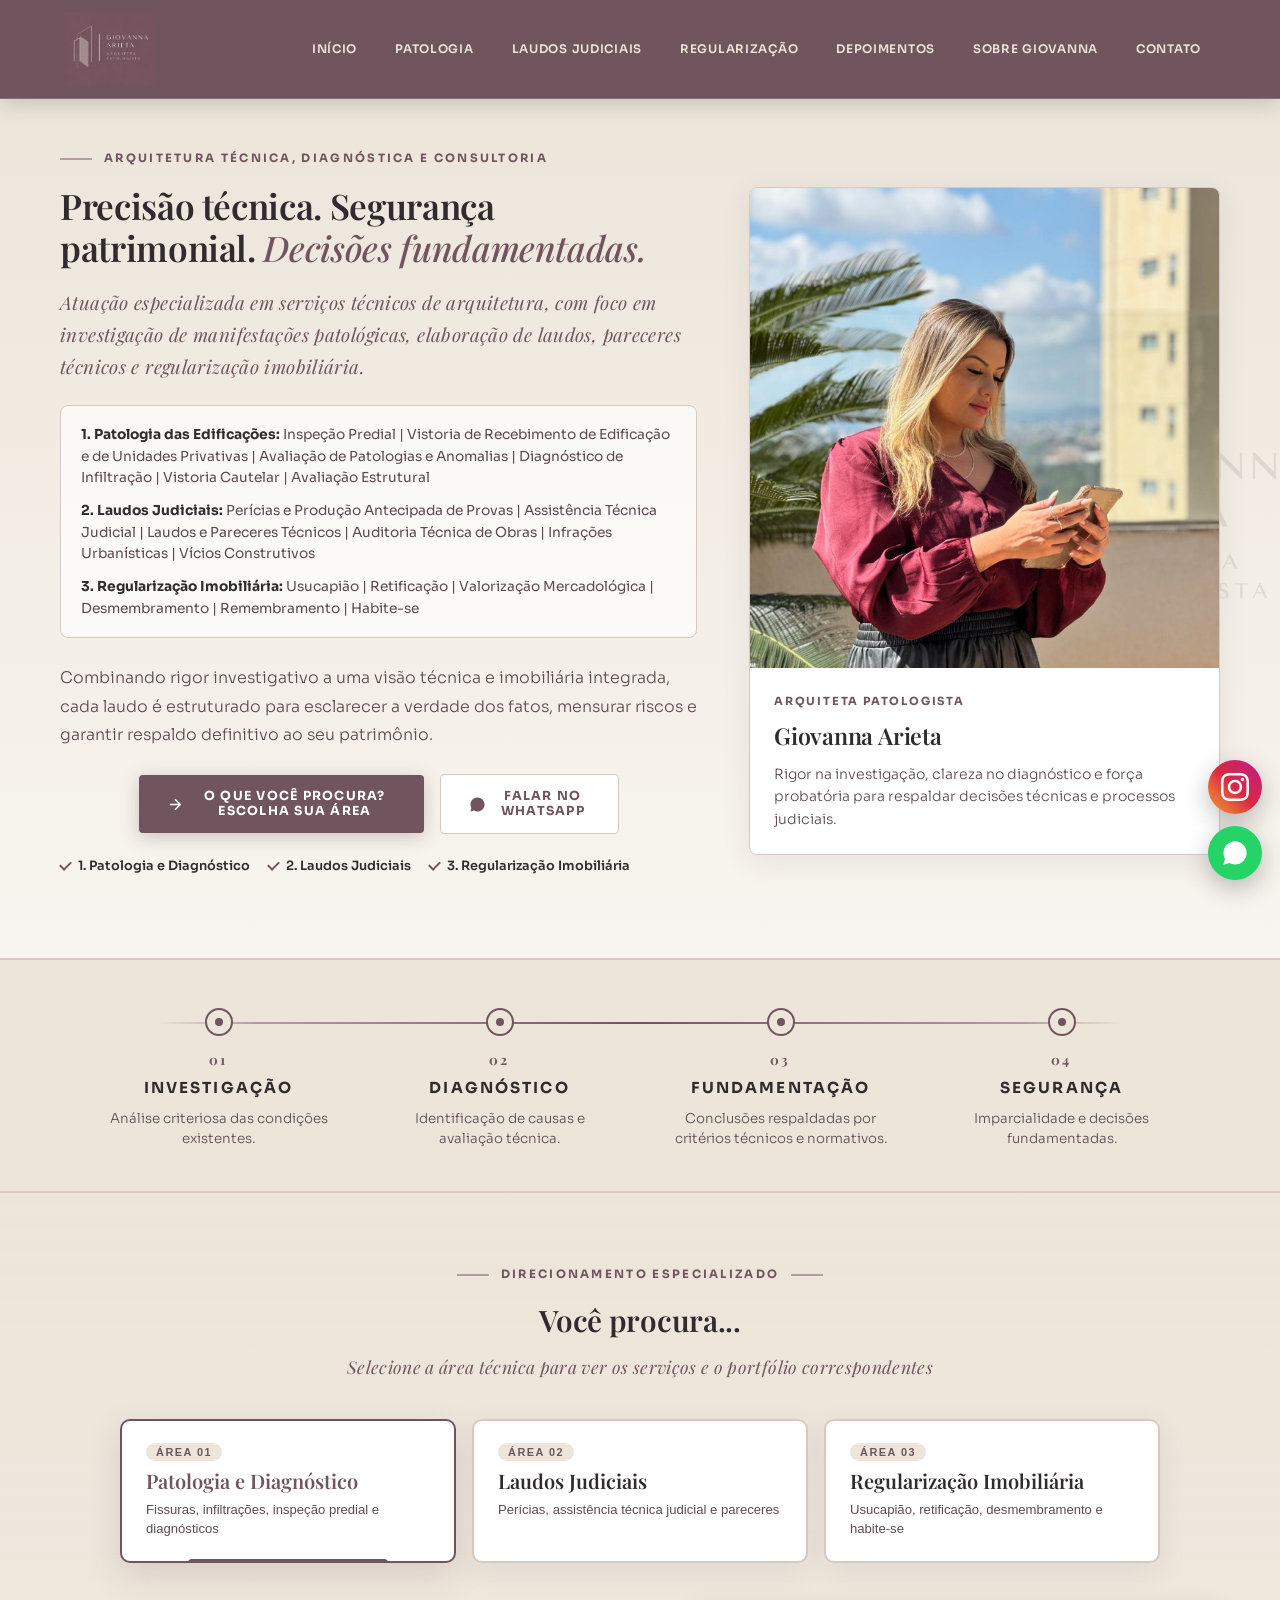
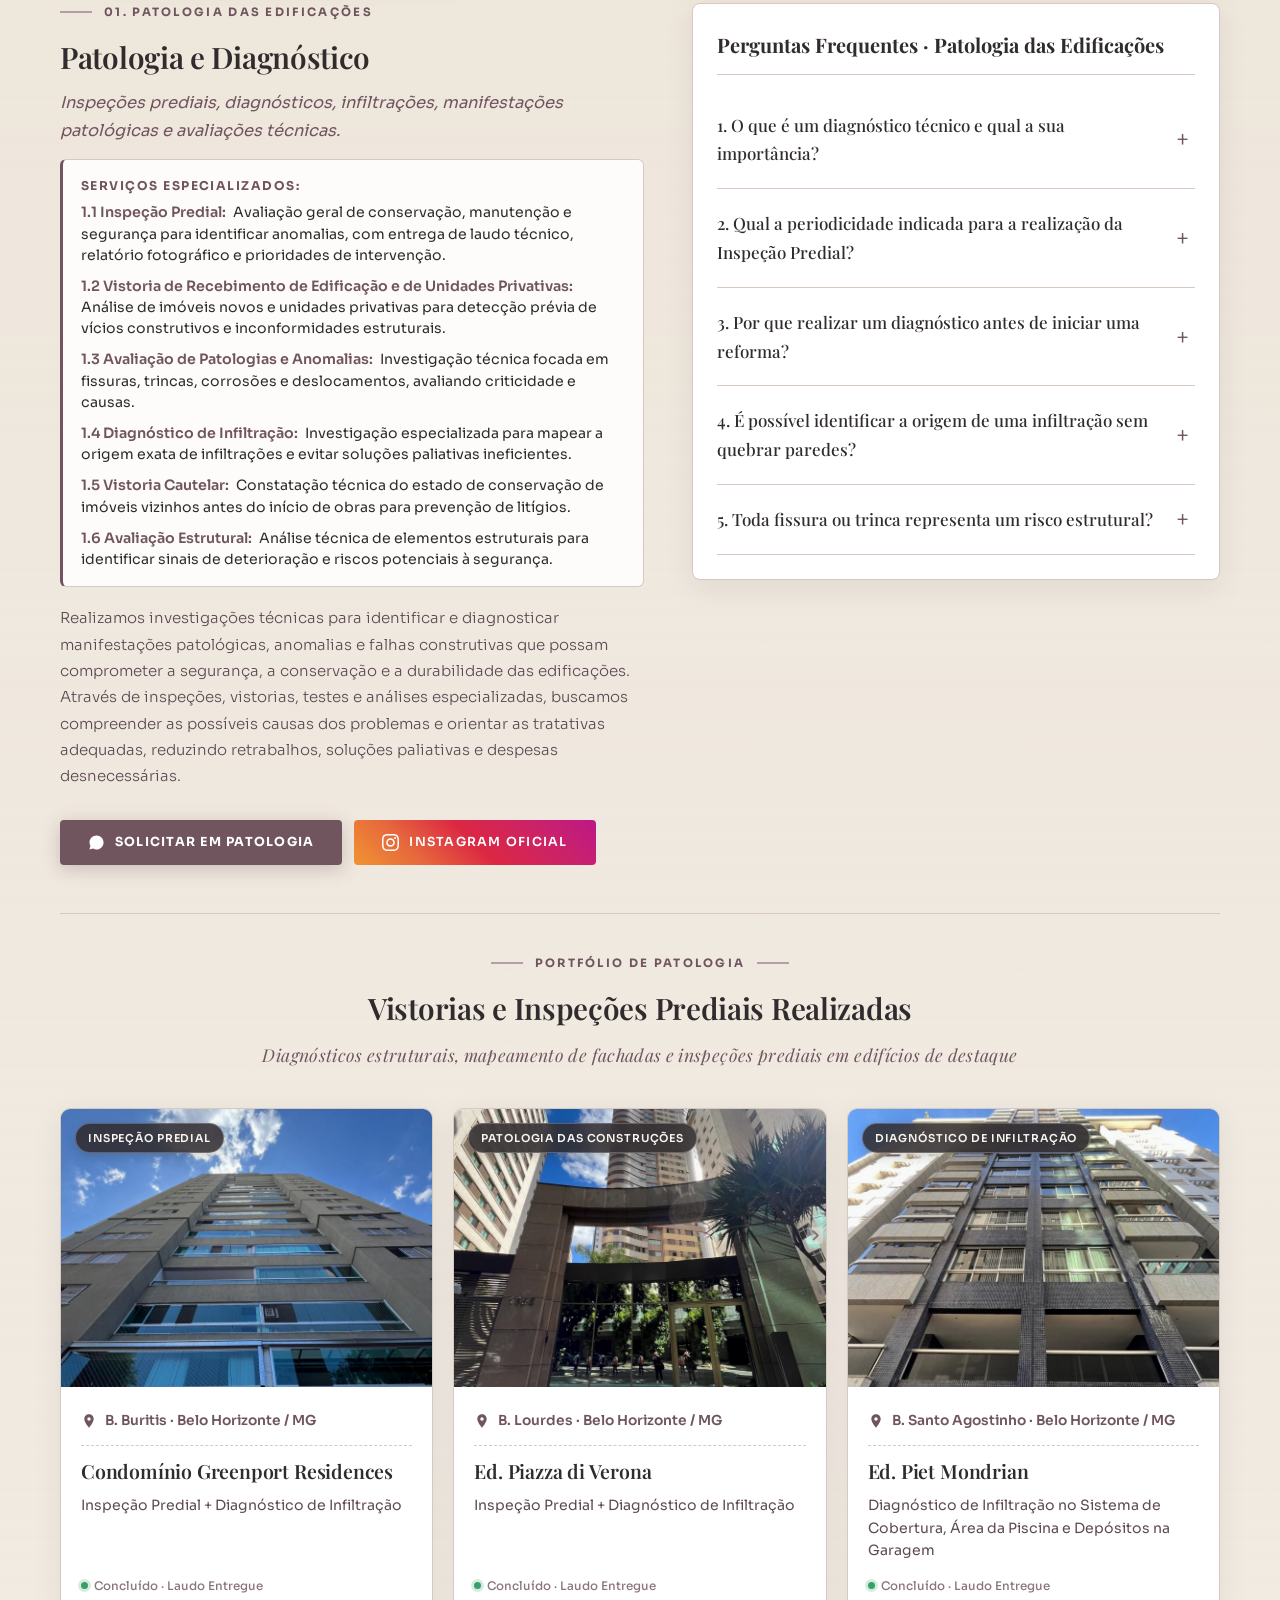
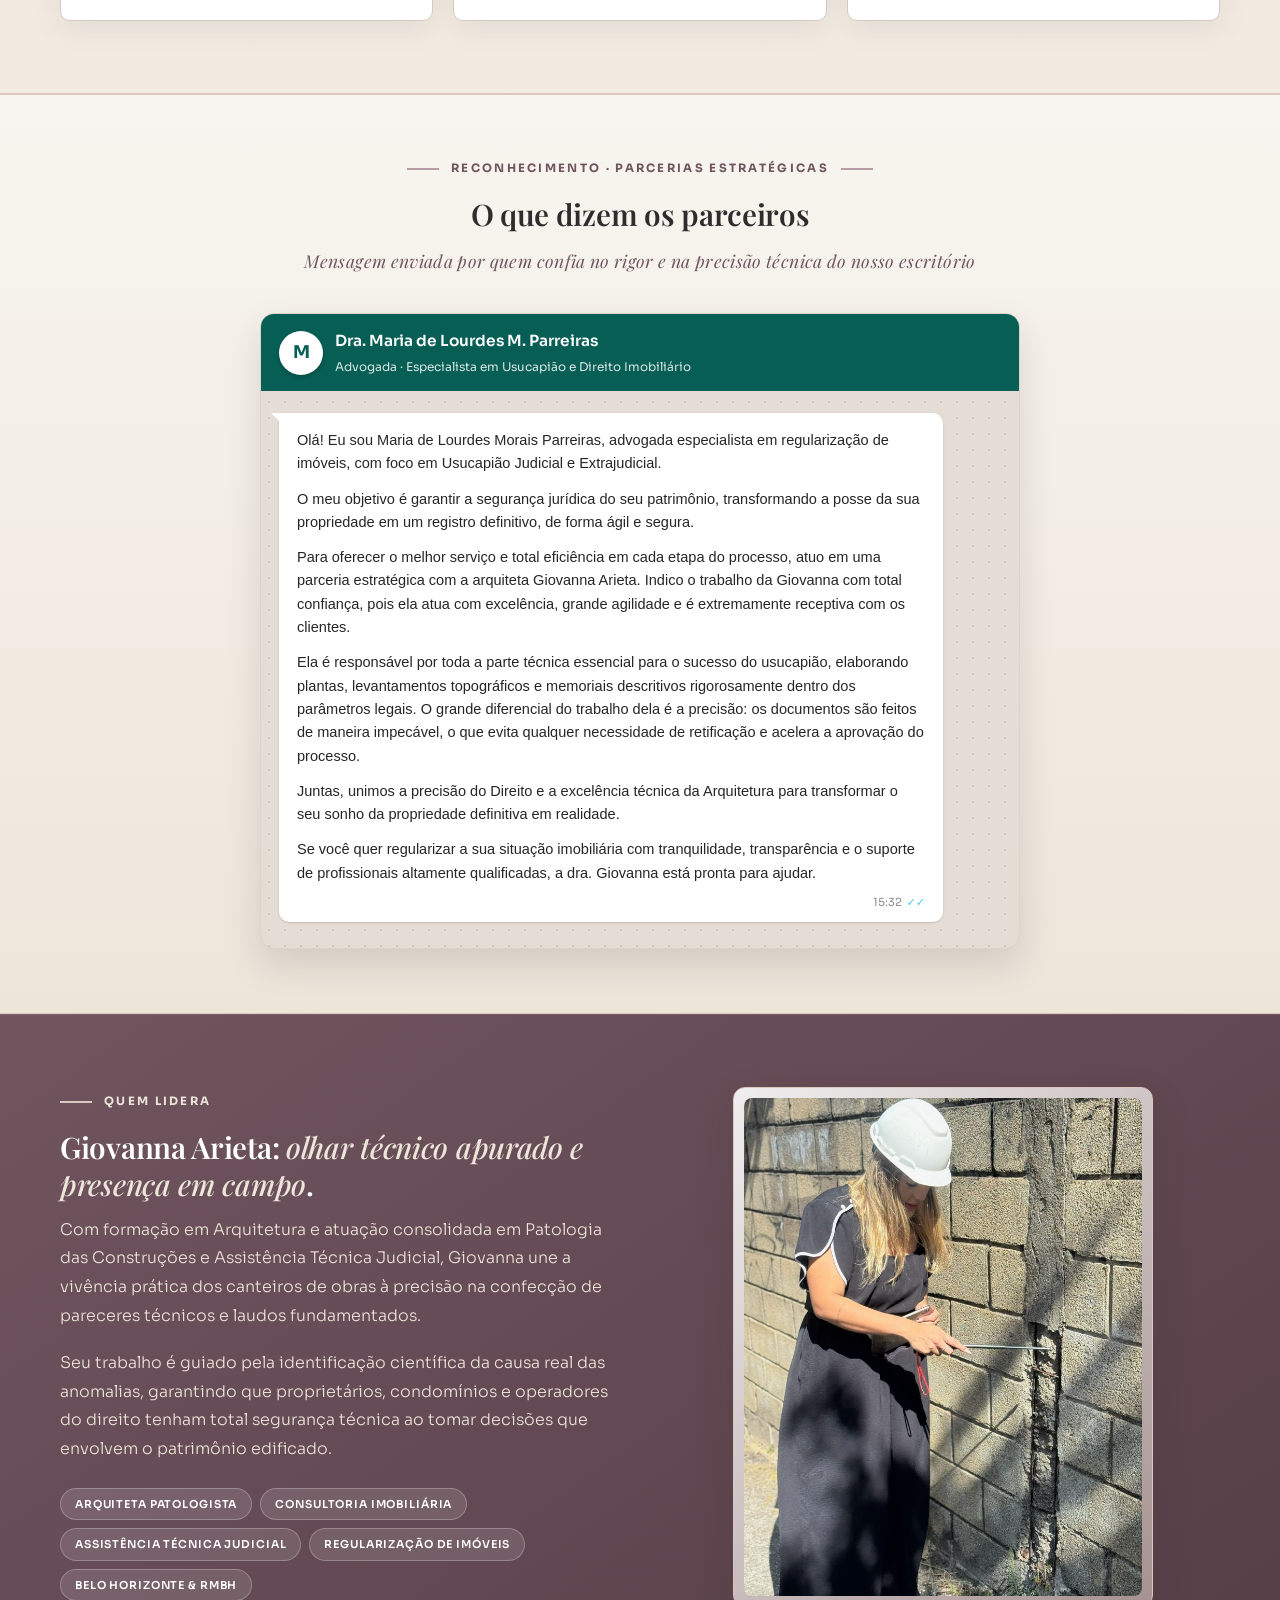
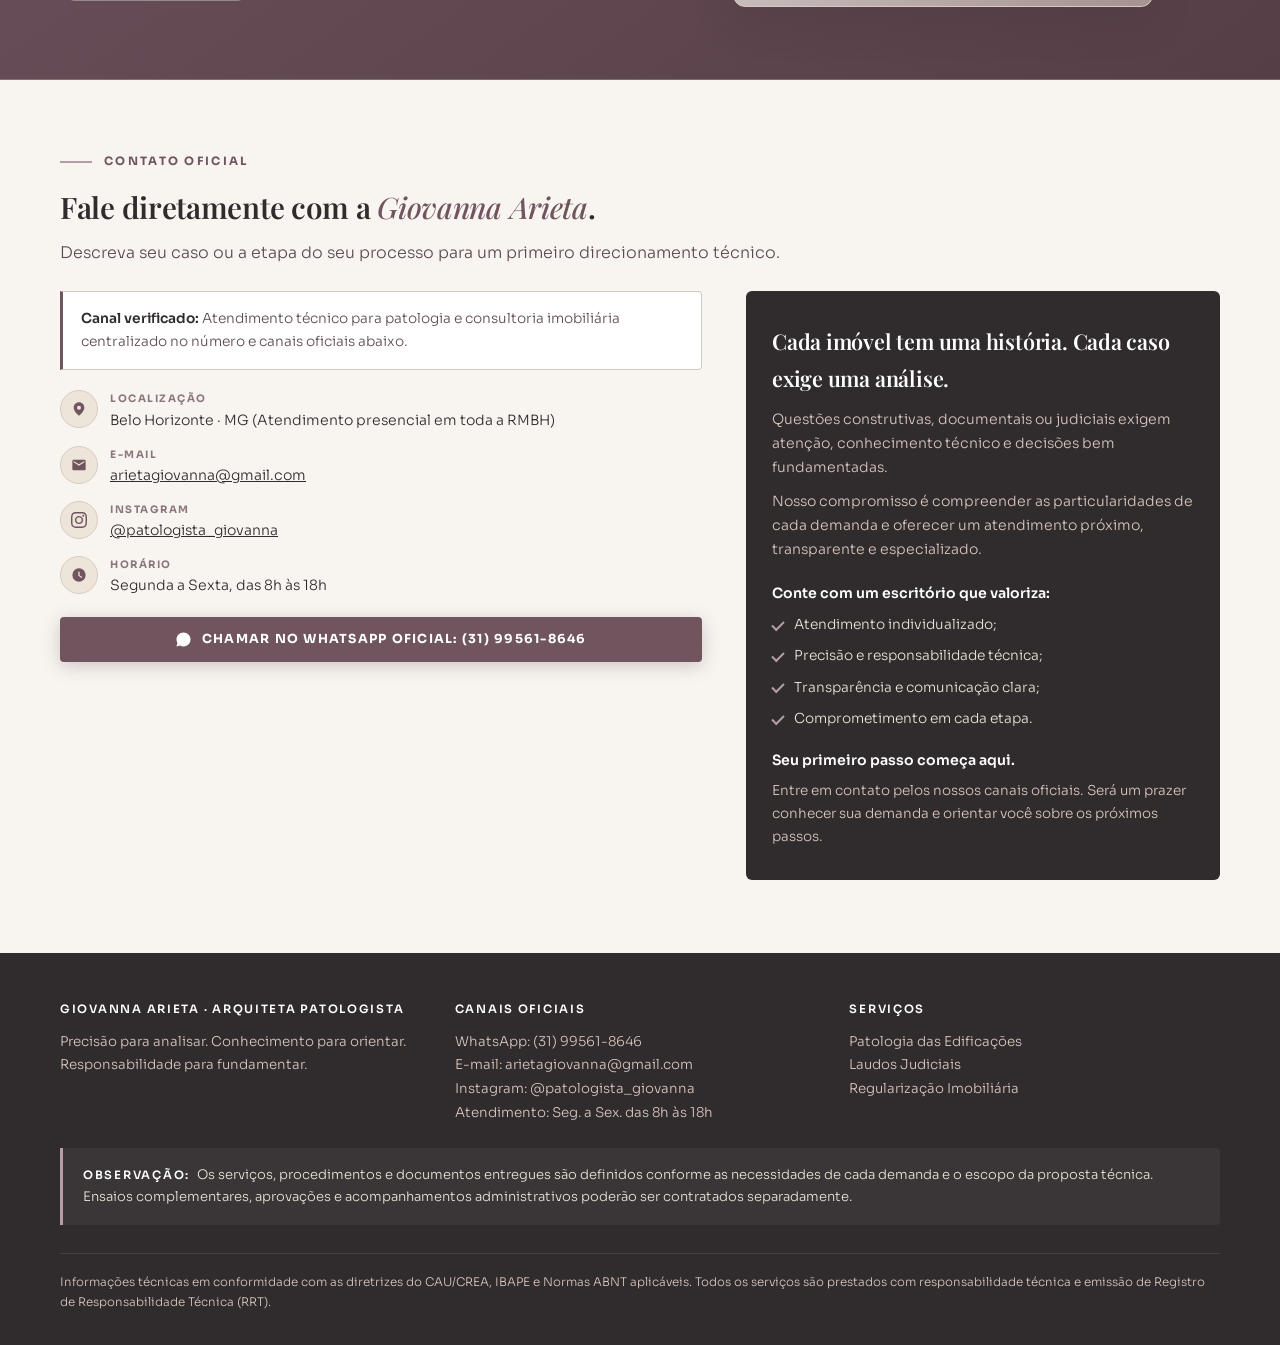
==== commit daf79c7b: "refactor: unificar pagina principal, ordenar areas tecnicas, atualizar portfolio e layout de contato" ====
--- a/index.html
+++ b/index.html
@@ -33,12 +33,12 @@
         <span></span>
       </button>
 
-      <!-- Navegação no Cabeçalho Organizada -->
+      <!-- Navegação no Cabeçalho Organizada (focada na página principal com links internos diretos) -->
       <nav class="nav-menu" id="navMenu">
         <a href="#inicio" class="nav-item">Início</a>
-        <a href="#direcionamento" class="nav-item">Serviços &amp; Dúvidas</a>
-        <a href="patologia.html" class="nav-item destaque">Patologia</a>
-        <a href="judicial.html" class="nav-item destaque">Judicial &amp; Imob.</a>
+        <a href="#tab-patologia" class="nav-item" onclick="ativarAba('tab-patologia', true)">Patologia</a>
+        <a href="#tab-judicial" class="nav-item" onclick="ativarAba('tab-judicial', true)">Laudos Judiciais</a>
+        <a href="#tab-imobiliario" class="nav-item" onclick="ativarAba('tab-imobiliario', true)">Regularização</a>
         <a href="#depoimentos" class="nav-item">Depoimentos</a>
         <a href="#sobre" class="nav-item">Sobre Giovanna</a>
         <a href="#contato" class="nav-item">Contato</a>
@@ -50,7 +50,7 @@
        SEÇÃO 1: HERO / INÍCIO
        ======================================================== -->
   <section class="hero" id="inicio">
-    <!-- Logo centralizada na primeira seção (estática, sem acompanhar o scroll) -->
+    <!-- Logo posicionada na lateral no fundo da primeira seção (sem escrita/slogan de fundo, apenas o símbolo) -->
     <div class="hero-logo-centro-bg" aria-hidden="true"></div>
 
     <div class="wrap hero-grid">
@@ -60,7 +60,7 @@
         
         <p class="hero-sub-slogan">Atuação especializada em serviços técnicos de arquitetura, com foco em investigação de manifestações patológicas, elaboração de laudos, pareceres técnicos e regularização imobiliária.</p>
         
-        <!-- Serviços inseridos diretamente abaixo do título -->
+        <!-- Serviços inseridos diretamente abaixo do título na ordem correta: 1. Patologia, 2. Laudos Judiciais, 3. Regularização Imobiliária -->
         <div class="hero-servicos-diretos">
           <div class="hero-servico-linha">
             <strong>1. Patologia das Edificações:</strong> 
@@ -89,28 +89,12 @@
           </a>
         </div>
 
-        <!-- Links Rápidos dos 03 Serviços -->
+        <!-- Links Rápidos dos 03 Serviços na Ordem Padronizada -->
         <ul class="hero-prova">
-          <li><a href="#direcionamento" onclick="ativarAba('tab-patologia')" style="color:inherit; text-decoration:none;">Patologia e Diagnóstico</a></li>
-          <li><a href="#direcionamento" onclick="ativarAba('tab-judicial')" style="color:inherit; text-decoration:none;">Laudos Judiciais</a></li>
-          <li><a href="#direcionamento" onclick="ativarAba('tab-imobiliario')" style="color:inherit; text-decoration:none;">Regularização Imobiliária</a></li>
+          <li><a href="#tab-patologia" onclick="ativarAba('tab-patologia', true)" style="color:inherit; text-decoration:none;">1. Patologia e Diagnóstico</a></li>
+          <li><a href="#tab-judicial" onclick="ativarAba('tab-judicial', true)" style="color:inherit; text-decoration:none;">2. Laudos Judiciais</a></li>
+          <li><a href="#tab-imobiliario" onclick="ativarAba('tab-imobiliario', true)" style="color:inherit; text-decoration:none;">3. Regularização Imobiliária</a></li>
         </ul>
-
-        <!-- Chamada Interativa WhatsApp -->
-        <div style="margin-top: 14px; background: rgba(255,255,255,0.7); border: 1px dashed var(--malva-claro); border-radius: 8px; padding: 12px 16px;">
-          <strong style="font-size: 0.85rem; color: var(--grafite); display: block; margin-bottom: 8px;">Como podemos solucionar o seu problema hoje?</strong>
-          <div style="display: flex; flex-wrap: wrap; gap: 8px;">
-            <a class="chip" href="https://wa.me/5531995618646?text=Ol%C3%A1%2C%20Giovanna!%20Preciso%20de%20atendimento%20em%20Laudos%20Judiciais." target="_blank" rel="noopener noreferrer" style="display: inline-flex; align-items: center; gap: 4px;">
-              ✓ Laudos Judiciais
-            </a>
-            <a class="chip" href="https://wa.me/5531995618646?text=Ol%C3%A1%2C%20Giovanna!%20Preciso%20de%20atendimento%20em%20Regulariza%C3%A7%C3%A3o%20Imobili%C3%A1ria." target="_blank" rel="noopener noreferrer" style="display: inline-flex; align-items: center; gap: 4px;">
-              ✓ Regularização Imobiliária
-            </a>
-            <a class="chip" href="https://wa.me/5531995618646?text=Ol%C3%A1%2C%20Giovanna!%20Preciso%20de%20atendimento%20em%20Patologia%20e%20Diagn%C3%B3stico." target="_blank" rel="noopener noreferrer" style="display: inline-flex; align-items: center; gap: 4px;">
-              ✓ Patologia e Diagnóstico
-            </a>
-          </div>
-        </div>
       </div>
 
       <!-- Card Visual Hero -->
@@ -184,48 +168,188 @@
     </div>
   </section>
 
-
-
   <!-- ========================================================
        SEÇÃO 4: VOCÊ PROCURA... (DIRECIONAMENTO INTEGRADO EM ABAS)
+       ORDEM UNIFICADA: 1. PATOLOGIA | 2. LAUDOS JUDICIAIS | 3. REGULARIZAÇÃO IMOBILIÁRIA
        ======================================================== -->
   <section class="sec sec-tom-alternado reveal" id="direcionamento">
     <div class="wrap">
       <div class="secao-header-centro">
         <span class="olho meio">Direcionamento Especializado</span>
         <h2>Você procura...</h2>
-        <p class="secao-subtitulo">Selecione a área técnica para ver os serviços correspondentes</p>
-      </div>
-
-      <!-- Seletor Interativo de 3 Abas Dentro do Site -->
+        <p class="secao-subtitulo">Selecione a área técnica para ver os serviços e o portfólio correspondentes</p>
+      </div>
+
+      <!-- Seletor Interativo de 3 Abas em ordem rigorosamente padronizada -->
       <div class="hub-direcionamento">
         <div class="abas-direcionamento" role="tablist">
-          <button type="button" class="aba-btn active" id="tabBtnJudicial" data-tab="tab-judicial" role="tab" aria-selected="true">
+          <button type="button" class="aba-btn active" id="tabBtnPatologia" data-tab="tab-patologia" role="tab" aria-selected="true">
             <span class="aba-badge">Área 01</span>
+            <span class="aba-titulo">Patologia e Diagnóstico</span>
+            <span class="aba-sub">Fissuras, infiltrações, inspeção predial e diagnósticos</span>
+          </button>
+
+          <button type="button" class="aba-btn" id="tabBtnJudicial" data-tab="tab-judicial" role="tab" aria-selected="false">
+            <span class="aba-badge">Área 02</span>
             <span class="aba-titulo">Laudos Judiciais</span>
             <span class="aba-sub">Perícias, assistência técnica judicial e pareceres</span>
           </button>
 
           <button type="button" class="aba-btn" id="tabBtnImobiliario" data-tab="tab-imobiliario" role="tab" aria-selected="false">
-            <span class="aba-badge">Área 02</span>
+            <span class="aba-badge">Área 03</span>
             <span class="aba-titulo">Regularização Imobiliária</span>
             <span class="aba-sub">Usucapião, retificação, desmembramento e habite-se</span>
           </button>
-          
-          <button type="button" class="aba-btn" id="tabBtnPatologia" data-tab="tab-patologia" role="tab" aria-selected="false">
-            <span class="aba-badge">Área 03</span>
-            <span class="aba-titulo">Patologia e Diagnóstico</span>
-            <span class="aba-sub">Fissuras, infiltrações, inspeção predial e diagnósticos</span>
-          </button>
-        </div>
-      </div>
-
-      <!-- PAINEL 1: LAUDOS JUDICIAIS (2 COLUNAS: ESQUERDA DESCRITIVO / DIREITA PERGUNTAS) -->
-      <div class="painel-aba active" id="tab-judicial" role="tabpanel">
+        </div>
+      </div>
+
+      <!-- ========================================================
+           PAINEL 1: PATOLOGIA E DIAGNÓSTICO (ÁREA 01 - NUMERAÇÕES 1.1 A 1.6 + PORTFÓLIO COMPLETO)
+           ======================================================== -->
+      <div class="painel-aba active" id="tab-patologia" role="tabpanel">
         <div class="painel-duas-colunas">
           <!-- Coluna Esquerda: Texto, Serviços e Descritivo -->
           <div class="painel-coluna-conteudo">
-            <span class="olho">01. Laudos Judiciais</span>
+            <span class="olho">01. Patologia das Edificações</span>
+            <h3 class="painel-coluna-titulo">Patologia e Diagnóstico</h3>
+            <p style="font-size:1.02rem; color:var(--malva-original); font-style:italic; margin-bottom:14px;">Inspeções prediais, diagnósticos, infiltrações, manifestações patológicas e avaliações técnicas.</p>
+            
+            <div class="painel-servicos-bloco">
+              <strong>Serviços Especializados:</strong>
+              <div class="painel-servicos-lista">
+                <div class="painel-servico-item"><strong>1.1 Inspeção Predial:</strong> Avaliação geral de conservação, manutenção e segurança para identificar anomalias, com entrega de laudo técnico, relatório fotográfico e prioridades de intervenção.</div>
+                <div class="painel-servico-item"><strong>1.2 Vistoria de Recebimento de Edificação e de Unidades Privativas:</strong> Análise de imóveis novos e unidades privativas para detecção prévia de vícios construtivos e inconformidades estruturais.</div>
+                <div class="painel-servico-item"><strong>1.3 Avaliação de Patologias e Anomalias:</strong> Investigação técnica focada em fissuras, trincas, corrosões e deslocamentos, avaliando criticidade e causas.</div>
+                <div class="painel-servico-item"><strong>1.4 Diagnóstico de Infiltração:</strong> Investigação especializada para mapear a origem exata de infiltrações e evitar soluções paliativas ineficientes.</div>
+                <div class="painel-servico-item"><strong>1.5 Vistoria Cautelar:</strong> Constatação técnica do estado de conservação de imóveis vizinhos antes do início de obras para prevenção de litígios.</div>
+                <div class="painel-servico-item"><strong>1.6 Avaliação Estrutural:</strong> Análise técnica de elementos estruturais para identificar sinais de deterioração e riscos potenciais à segurança.</div>
+              </div>
+            </div>
+
+            <p class="painel-descritivo-texto">
+              Realizamos investigações técnicas para identificar e diagnosticar manifestações patológicas, anomalias e falhas construtivas que possam comprometer a segurança, a conservação e a durabilidade das edificações. Através de inspeções, vistorias, testes e análises especializadas, buscamos compreender as possíveis causas dos problemas e orientar as tratativas adequadas, reduzindo retrabalhos, soluções paliativas e despesas desnecessárias.
+            </p>
+
+            <div style="display:flex; gap:12px; flex-wrap:wrap; margin-top:8px;">
+              <a class="btn btn-destaque" href="https://wa.me/5531995618646?text=Ol%C3%A1%2C%20Giovanna!%20Gostaria%20de%20solicitar%20uma%20avalia%C3%A7%C3%A3o%20na%20%C3%81rea%20de%20Patologia%20e%20Diagn%C3%B3stico." target="_blank" rel="noopener noreferrer">
+                <svg class="ico" viewBox="0 0 24 24"><path d="M17.47 14.38c-.3-.15-1.76-.87-2.03-.97-.27-.1-.47-.15-.67.15-.2.3-.77.97-.94 1.17-.17.2-.35.22-.65.07-.3-.15-1.26-.46-2.4-1.48-.89-.79-1.49-1.76-1.66-2.06-.17-.3-.02-.46.13-.61.13-.13.3-.35.45-.52.15-.17.2-.3.3-.5.1-.2.05-.37-.02-.52-.08-.15-.67-1.61-.92-2.21-.24-.58-.49-.5-.67-.51h-.57c-.2 0-.52.07-.79.37-.27.3-1.04 1.01-1.04 2.47s1.06 2.86 1.21 3.06c.15.2 2.1 3.2 5.08 4.49.71.31 1.26.49 1.69.63.71.22 1.36.19 1.87.12.57-.09 1.76-.72 2.01-1.41.25-.7.25-1.29.17-1.42-.07-.13-.27-.2-.57-.35M12.04 2C6.58 2 2.13 6.45 2.13 11.91c0 1.75.46 3.45 1.32 4.95L2 22l5.25-1.38c1.45.79 3.08 1.21 4.79 1.21 5.46 0 9.91-4.45 9.91-9.91S17.5 2 12.04 2"/></svg>
+                Solicitar em Patologia
+              </a>
+              <a class="btn btn-instagram" href="https://www.instagram.com/patologista_giovanna" target="_blank" rel="noopener noreferrer">
+                <svg class="ico" viewBox="0 0 24 24"><path d="M12 2.163c3.204 0 3.584.012 4.85.07 3.252.148 4.771 1.691 4.919 4.919.058 1.265.069 1.645.069 4.849 0 3.205-.012 3.584-.069 4.849-.149 3.225-1.664 4.771-4.919 4.919-1.266.058-1.644.07-4.85.07-3.204 0-3.584-.012-4.849-.07-3.26-.149-4.771-1.699-4.919-4.92-.058-1.265-.07-1.644-.07-4.849 0-3.204.013-3.583.07-4.849.149-3.227 1.664-4.771 4.919-4.919 1.266-.057 1.645-.069 4.849-.069zm0-2.163c-3.259 0-3.667.014-4.947.072-4.358.2-6.78 2.618-6.98 6.98-.059 1.281-.073 1.689-.073 4.948 0 3.259.014 3.668.072 4.948.2 4.358 2.618 6.78 6.98 6.98 1.281.058 1.689.072 4.948.072 3.259 0 3.668-.014 4.948-.072 4.354-.2 6.782-2.618 6.979-6.98.059-1.28.073-1.689.073-4.948 0-3.259-.014-3.667-.072-4.947-.196-4.354-2.617-6.78-6.979-6.98-1.281-.059-1.69-.073-4.949-.073zm0 5.838c-3.403 0-6.162 2.759-6.162 6.162s2.759 6.163 6.162 6.163 6.162-2.759 6.162-6.163c0-3.403-2.759-6.162-6.162-6.162zm0 10.162c-2.209 0-4-1.79-4-4 0-2.209 1.791-4 4-4s4 1.791 4 4c0 2.21-1.791 4-4 4zm6.406-11.845c-.796 0-1.441.645-1.441 1.44s.645 1.44 1.441 1.44c.795 0 1.439-.645 1.439-1.44s-.644-1.44-1.439-1.44z"/></svg>
+                Instagram Oficial
+              </a>
+            </div>
+          </div>
+
+          <!-- Coluna Direita: Perguntas da Área -->
+          <div class="painel-coluna-faq">
+            <h4 class="painel-faq-titulo">Perguntas Frequentes &middot; Patologia das Edificações</h4>
+            
+            <details class="faq">
+              <summary>1. O que é um diagnóstico técnico e qual a sua importância?</summary>
+              <div class="faq-c">O diagnóstico técnico consiste na investigação das manifestações patológicas de uma edificação, buscando identificar suas possíveis origens, causas e mecanismos de ocorrência. Por meio de inspeções, análises e ensaios específicos, é possível orientar intervenções adequadas, evitando soluções paliativas, retrabalhos e gastos desnecessários.</div>
+            </details>
+
+            <details class="faq">
+              <summary>2. Qual a periodicidade indicada para a realização da Inspeção Predial?</summary>
+              <div class="faq-c">A periodicidade da Inspeção Predial deve considerar a idade, as características, o estado de conservação e as condições de uso da edificação, além das exigências legais aplicáveis ao município. Inspeções periódicas permitem identificar anomalias, avaliar riscos e orientar ações de manutenção preventiva e corretiva.</div>
+            </details>
+
+            <details class="faq">
+              <summary>3. Por que realizar um diagnóstico antes de iniciar uma reforma?</summary>
+              <div class="faq-c">O diagnóstico permite identificar as causas dos problemas antes da execução de intervenções. Dessa forma, é possível direcionar os serviços necessários, evitar reparos inadequados e reduzir o risco de reincidência das manifestações patológicas.</div>
+            </details>
+
+            <details class="faq">
+              <summary>4. É possível identificar a origem de uma infiltração sem quebrar paredes?</summary>
+              <div class="faq-c">Sim. Dependendo das características da manifestação, podem ser utilizados ensaios e equipamentos específicos que permitem investigar a origem da infiltração por métodos não destrutivos ou minimamente invasivos, reduzindo intervenções desnecessárias.</div>
+            </details>
+
+            <details class="faq">
+              <summary>5. Toda fissura ou trinca representa um risco estrutural?</summary>
+              <div class="faq-c">Não necessariamente. Fissuras e trincas podem apresentar diferentes origens e níveis de gravidade. Uma avaliação técnica permite investigar suas características, possíveis causas e evolução, identificando a necessidade de monitoramento ou intervenção.</div>
+            </details>
+          </div>
+        </div>
+
+        <!-- Portfólio de Patologia das Edificações (Status Padronizado: Concluído · Laudo Entregue) -->
+        <div style="margin-top: 48px; border-top: 1px solid var(--bege-rosado); padding-top: 40px;">
+          <div class="secao-header-centro">
+            <span class="olho meio">Portfólio de Patologia</span>
+            <h2>Vistorias e Inspeções Prediais Realizadas</h2>
+            <p class="secao-subtitulo">Diagnósticos estruturais, mapeamento de fachadas e inspeções prediais em edifícios de destaque</p>
+          </div>
+
+          <div class="portfolio-aba-grid">
+            <!-- Imagem 1: Condomínio Greenport Residences -->
+            <article class="card-caso-imob">
+              <div class="card-caso-thumb">
+                <img src="assets/patologia_predio1.jpg" alt="Condomínio Greenport Residences / B. Buritis" loading="lazy">
+                <span class="card-caso-tag">Inspeção Predial</span>
+              </div>
+              <div class="card-caso-corpo">
+                <div class="card-caso-local">
+                  <svg viewBox="0 0 24 24"><path d="M12 2C8.13 2 5 5.13 5 9c0 5.25 7 13 7 13s7-7.75 7-13c0-3.87-3.13-7-7-7zm0 9.5c-1.38 0-2.5-1.12-2.5-2.5s1.12-2.5 2.5-2.5 2.5 1.12 2.5 2.5-1.12 2.5-2.5 2.5z"/></svg>
+                  <span>B. Buritis &middot; Belo Horizonte / MG</span>
+                </div>
+                <h3 class="card-caso-titulo">Condomínio Greenport Residences</h3>
+                <p class="card-caso-detalhe">Inspeção Predial + Diagnóstico de Infiltração</p>
+                <div class="card-caso-rodape">
+                  <span class="card-caso-status"><span class="card-caso-status-dot"></span>Concluído &middot; Laudo Entregue</span>
+                </div>
+              </div>
+            </article>
+
+            <!-- Imagem 2: Ed. Piazza di Verona (Foto patologia_predio3 invertida com a 3ª) -->
+            <article class="card-caso-imob">
+              <div class="card-caso-thumb">
+                <img src="assets/patologia_predio3.jpg" alt="Ed. Piazza di Verona / B. Lourdes" loading="lazy">
+                <span class="card-caso-tag">Patologia das Construções</span>
+              </div>
+              <div class="card-caso-corpo">
+                <div class="card-caso-local">
+                  <svg viewBox="0 0 24 24"><path d="M12 2C8.13 2 5 5.13 5 9c0 5.25 7 13 7 13s7-7.75 7-13c0-3.87-3.13-7-7-7zm0 9.5c-1.38 0-2.5-1.12-2.5-2.5s1.12-2.5 2.5-2.5 2.5 1.12 2.5 2.5-1.12 2.5-2.5 2.5z"/></svg>
+                  <span>B. Lourdes &middot; Belo Horizonte / MG</span>
+                </div>
+                <h3 class="card-caso-titulo">Ed. Piazza di Verona</h3>
+                <p class="card-caso-detalhe">Inspeção Predial + Diagnóstico de Infiltração</p>
+                <div class="card-caso-rodape">
+                  <span class="card-caso-status"><span class="card-caso-status-dot"></span>Concluído &middot; Laudo Entregue</span>
+                </div>
+              </div>
+            </article>
+
+            <!-- Imagem 3: Ed. Piet Mondrian (Foto patologia_predio2 invertida com a 2ª) -->
+            <article class="card-caso-imob">
+              <div class="card-caso-thumb">
+                <img src="assets/patologia_predio2.jpg" alt="Ed. Piet Mondrian / B. Santo Agostinho" loading="lazy">
+                <span class="card-caso-tag">Diagnóstico de Infiltração</span>
+              </div>
+              <div class="card-caso-corpo">
+                <div class="card-caso-local">
+                  <svg viewBox="0 0 24 24"><path d="M12 2C8.13 2 5 5.13 5 9c0 5.25 7 13 7 13s7-7.75 7-13c0-3.87-3.13-7-7-7zm0 9.5c-1.38 0-2.5-1.12-2.5-2.5s1.12-2.5 2.5-2.5 2.5 1.12 2.5 2.5-1.12 2.5-2.5 2.5z"/></svg>
+                  <span>B. Santo Agostinho &middot; Belo Horizonte / MG</span>
+                </div>
+                <h3 class="card-caso-titulo">Ed. Piet Mondrian</h3>
+                <p class="card-caso-detalhe">Diagnóstico de Infiltração no Sistema de Cobertura, Área da Piscina e Depósitos na Garagem</p>
+                <div class="card-caso-rodape">
+                  <span class="card-caso-status"><span class="card-caso-status-dot"></span>Concluído &middot; Laudo Entregue</span>
+                </div>
+              </div>
+            </article>
+          </div>
+        </div>
+      </div>
+
+      <!-- ========================================================
+           PAINEL 2: LAUDOS JUDICIAIS (ÁREA 02 - NUMERAÇÕES 2.1 A 2.6 + PORTFÓLIO JUDICIAL)
+           ======================================================== -->
+      <div class="painel-aba" id="tab-judicial" role="tabpanel">
+        <div class="painel-duas-colunas">
+          <!-- Coluna Esquerda: Texto, Serviços e Descritivo -->
+          <div class="painel-coluna-conteudo">
+            <span class="olho">02. Laudos Judiciais</span>
             <h3 class="painel-coluna-titulo">Laudos Judiciais</h3>
             <p style="font-size:1.02rem; color:var(--malva-original); font-style:italic; margin-bottom:14px;">Perícias, provas técnicas e assistência técnica em processos judiciais.</p>
             
@@ -236,7 +360,8 @@
                 <div class="painel-servico-item"><strong>2.2 Assistência Técnica Judicial:</strong> Suporte estratégico a advogados com quesitos periciais, acompanhamento de vistorias e pareceres críticos.</div>
                 <div class="painel-servico-item"><strong>2.3 Laudos e Pareceres Técnicos:</strong> Análise aprofundada com rigor metodológico e respaldo normativo para subsidiar decisões judiciais e acordos.</div>
                 <div class="painel-servico-item"><strong>2.4 Auditoria Técnica de Obras:</strong> Verificação de conformidade executiva, apuração de desvios contratuais e obras paralisadas.</div>
-                <div class="painel-servico-item"><strong>2.5 Vícios Construtivos e Infrações:</strong> Identificação e quantificação de danos materiais resultantes de falhas de projeto ou execução.</div>
+                <div class="painel-servico-item"><strong>2.5 Infrações Urbanísticas:</strong> Análise de conformidade legal de construções e desrespeito às normas de uso e ocupação do solo.</div>
+                <div class="painel-servico-item"><strong>2.6 Vícios Construtivos:</strong> Identificação e quantificação de danos materiais resultantes de falhas de projeto ou execução.</div>
               </div>
             </div>
 
@@ -253,7 +378,6 @@
                 <svg class="ico" viewBox="0 0 24 24"><path d="M12 2.163c3.204 0 3.584.012 4.85.07 3.252.148 4.771 1.691 4.919 4.919.058 1.265.069 1.645.069 4.849 0 3.205-.012 3.584-.069 4.849-.149 3.225-1.664 4.771-4.919 4.919-1.266.058-1.644.07-4.85.07-3.204 0-3.584-.012-4.849-.07-3.26-.149-4.771-1.699-4.919-4.92-.058-1.265-.07-1.644-.07-4.849 0-3.204.013-3.583.07-4.849.149-3.227 1.664-4.771 4.919-4.919 1.266-.057 1.645-.069 4.849-.069zm0-2.163c-3.259 0-3.667.014-4.947.072-4.358.2-6.78 2.618-6.98 6.98-.059 1.281-.073 1.689-.073 4.948 0 3.259.014 3.668.072 4.948.2 4.358 2.618 6.78 6.98 6.98 1.281.058 1.689.072 4.948.072 3.259 0 3.668-.014 4.948-.072 4.354-.2 6.782-2.618 6.979-6.98.059-1.28.073-1.689.073-4.948 0-3.259-.014-3.667-.072-4.947-.196-4.354-2.617-6.78-6.979-6.98-1.281-.059-1.69-.073-4.949-.073zm0 5.838c-3.403 0-6.162 2.759-6.162 6.162s2.759 6.163 6.162 6.163 6.162-2.759 6.162-6.163c0-3.403-2.759-6.162-6.162-6.162zm0 10.162c-2.209 0-4-1.79-4-4 0-2.209 1.791-4 4-4s4 1.791 4 4c0 2.21-1.791 4-4 4zm6.406-11.845c-.796 0-1.441.645-1.441 1.44s.645 1.44 1.441 1.44c.795 0 1.439-.645 1.439-1.44s-.644-1.44-1.439-1.44z"/></svg>
                 Instagram Oficial
               </a>
-              <a class="btn btn-out" href="judicial.html">Subsite Judicial &rarr;</a>
             </div>
           </div>
 
@@ -292,14 +416,84 @@
             </details>
           </div>
         </div>
-      </div>
-
-      <!-- PAINEL 2: REGULARIZAÇÃO IMOBILIÁRIA (2 COLUNAS) -->
+
+        <!-- Portfólio de Atuação Judicial (Status Padronizado: Concluído · Laudo Entregue) -->
+        <div style="margin-top: 48px; border-top: 1px solid var(--bege-rosado); padding-top: 40px;">
+          <div class="secao-header-centro">
+            <span class="olho meio">Portfólio Judicial</span>
+            <h2>Perícias e Assistências Técnicas Concluídas</h2>
+            <p class="secao-subtitulo">Produção probatória robusta, auditoria de obras e pareceres técnicos homologados</p>
+          </div>
+
+          <div class="portfolio-aba-grid">
+            <!-- Caso Judicial 1 -->
+            <article class="card-caso-imob">
+              <div class="card-caso-thumb">
+                <img src="assets/judicial_1.jpg" alt="Assistência Técnica Judicial em Vícios Construtivos" loading="lazy">
+                <span class="card-caso-tag">Perícia Judicial</span>
+              </div>
+              <div class="card-caso-corpo">
+                <div class="card-caso-local">
+                  <svg viewBox="0 0 24 24"><path d="M12 2C8.13 2 5 5.13 5 9c0 5.25 7 13 7 13s7-7.75 7-13c0-3.87-3.13-7-7-7zm0 9.5c-1.38 0-2.5-1.12-2.5-2.5s1.12-2.5 2.5-2.5 2.5 1.12 2.5 2.5-1.12 2.5-2.5 2.5z"/></svg>
+                  <span>Comarca de Belo Horizonte &middot; TJMG</span>
+                </div>
+                <h3 class="card-caso-titulo">Ação de Produção Antecipada de Provas</h3>
+                <p class="card-caso-detalhe">Assistência Técnica Judicial + Parecer Crítico Construtivo</p>
+                <div class="card-caso-rodape">
+                  <span class="card-caso-status"><span class="card-caso-status-dot"></span>Concluído &middot; Laudo Entregue</span>
+                </div>
+              </div>
+            </article>
+
+            <!-- Caso Judicial 2 -->
+            <article class="card-caso-imob">
+              <div class="card-caso-thumb">
+                <img src="assets/judicial_2.jpg" alt="Auditoria Técnica de Obras e Pareceres Judiciais" loading="lazy">
+                <span class="card-caso-tag">Auditoria de Obras</span>
+              </div>
+              <div class="card-caso-corpo">
+                <div class="card-caso-local">
+                  <svg viewBox="0 0 24 24"><path d="M12 2C8.13 2 5 5.13 5 9c0 5.25 7 13 7 13s7-7.75 7-13c0-3.87-3.13-7-7-7zm0 9.5c-1.38 0-2.5-1.12-2.5-2.5s1.12-2.5 2.5-2.5 2.5 1.12 2.5 2.5-1.12 2.5-2.5 2.5z"/></svg>
+                  <span>Comarca de Nova Lima / RMBH &middot; TJMG</span>
+                </div>
+                <h3 class="card-caso-titulo">Perícia Cautelar de Vícios Construtivos</h3>
+                <p class="card-caso-detalhe">Elaboração de Quesitos Técnicos + Parecer Conclusivo</p>
+                <div class="card-caso-rodape">
+                  <span class="card-caso-status"><span class="card-caso-status-dot"></span>Concluído &middot; Laudo Entregue</span>
+                </div>
+              </div>
+            </article>
+
+            <!-- Caso Judicial 3 -->
+            <article class="card-caso-imob">
+              <div class="card-caso-thumb">
+                <img src="assets/patologia_obra.jpg" alt="Assistência Técnica em Obras e Arbitragem" loading="lazy">
+                <span class="card-caso-tag">Assistência Técnica</span>
+              </div>
+              <div class="card-caso-corpo">
+                <div class="card-caso-local">
+                  <svg viewBox="0 0 24 24"><path d="M12 2C8.13 2 5 5.13 5 9c0 5.25 7 13 7 13s7-7.75 7-13c0-3.87-3.13-7-7-7zm0 9.5c-1.38 0-2.5-1.12-2.5-2.5s1.12-2.5 2.5-2.5 2.5 1.12 2.5 2.5-1.12 2.5-2.5 2.5z"/></svg>
+                  <span>Contagem &middot; Região Metropolitana / MG</span>
+                </div>
+                <h3 class="card-caso-titulo">Auditoria Técnica de Desvios Contratuais</h3>
+                <p class="card-caso-detalhe">Apuração Pericial de Danos e Inconformidades Executivas</p>
+                <div class="card-caso-rodape">
+                  <span class="card-caso-status"><span class="card-caso-status-dot"></span>Concluído &middot; Laudo Entregue</span>
+                </div>
+              </div>
+            </article>
+          </div>
+        </div>
+      </div>
+
+      <!-- ========================================================
+           PAINEL 3: REGULARIZAÇÃO IMOBILIÁRIA (ÁREA 03 - NUMERAÇÕES 3.1 A 3.6 + PORTFÓLIO IMOBILIÁRIO)
+           ======================================================== -->
       <div class="painel-aba" id="tab-imobiliario" role="tabpanel">
         <div class="painel-duas-colunas">
           <!-- Coluna Esquerda: Texto, Serviços e Descritivo -->
           <div class="painel-coluna-conteudo">
-            <span class="olho">02. Regularização Imobiliária</span>
+            <span class="olho">03. Regularização Imobiliária</span>
             <h3 class="painel-coluna-titulo">Regularização Imobiliária</h3>
             <p style="font-size:1.02rem; color:var(--malva-original); font-style:italic; margin-bottom:14px;">Usucapião, retificação de área, desmembramento, remembramento e regularização de edificações.</p>
             
@@ -310,7 +504,8 @@
                 <div class="painel-servico-item"><strong>3.2 Retificação de Área:</strong> Correção técnica de discrepâncias entre as medidas reais e o registro cartorial na matrícula.</div>
                 <div class="painel-servico-item"><strong>3.3 Valorização Mercadológica:</strong> Laudos periciais fundamentados com pesquisa científica para determinação do valor real de mercado.</div>
                 <div class="painel-servico-item"><strong>3.4 Desmembramento e Remembramento:</strong> Estudos de viabilidade técnica e projetos para divisão ou unificação de lotes e terrenos.</div>
-                <div class="painel-servico-item"><strong>3.5 Habite-se e Regularização:</strong> Levantamentos arquitetônicos e adequação documental junto à prefeitura para certidão de conclusão de obra.</div>
+                <div class="painel-servico-item"><strong>3.5 Habite-se:</strong> Assessoria técnica para regularização de edificações e certidão municipal de conclusão de obra.</div>
+                <div class="painel-servico-item"><strong>3.6 Regularização de Edificações:</strong> Levantamentos arquitetônicos e adequação documental junto à prefeitura e cartórios.</div>
               </div>
             </div>
 
@@ -327,7 +522,6 @@
                 <svg class="ico" viewBox="0 0 24 24"><path d="M12 2.163c3.204 0 3.584.012 4.85.07 3.252.148 4.771 1.691 4.919 4.919.058 1.265.069 1.645.069 4.849 0 3.205-.012 3.584-.069 4.849-.149 3.225-1.664 4.771-4.919 4.919-1.266.058-1.644.07-4.85.07-3.204 0-3.584-.012-4.849-.07-3.26-.149-4.771-1.699-4.919-4.92-.058-1.265-.07-1.644-.07-4.849 0-3.204.013-3.583.07-4.849.149-3.227 1.664-4.771 4.919-4.919 1.266-.057 1.645-.069 4.849-.069zm0-2.163c-3.259 0-3.667.014-4.947.072-4.358.2-6.78 2.618-6.98 6.98-.059 1.281-.073 1.689-.073 4.948 0 3.259.014 3.668.072 4.948.2 4.358 2.618 6.78 6.98 6.98 1.281.058 1.689.072 4.948.072 3.259 0 3.668-.014 4.948-.072 4.354-.2 6.782-2.618 6.979-6.98.059-1.28.073-1.689.073-4.948 0-3.259-.014-3.667-.072-4.947-.196-4.354-2.617-6.78-6.979-6.98-1.281-.059-1.69-.073-4.949-.073zm0 5.838c-3.403 0-6.162 2.759-6.162 6.162s2.759 6.163 6.162 6.163 6.162-2.759 6.162-6.163c0-3.403-2.759-6.162-6.162-6.162zm0 10.162c-2.209 0-4-1.79-4-4 0-2.209 1.791-4 4-4s4 1.791 4 4c0 2.21-1.791 4-4 4zm6.406-11.845c-.796 0-1.441.645-1.441 1.44s.645 1.44 1.441 1.44c.795 0 1.439-.645 1.439-1.44s-.644-1.44-1.439-1.44z"/></svg>
                 Instagram Oficial
               </a>
-              <a class="btn btn-out" href="judicial.html">Subsite Imobiliário &rarr;</a>
             </div>
           </div>
 
@@ -371,138 +565,69 @@
             </details>
           </div>
         </div>
-      </div>
-
-      <!-- PAINEL 3: PATOLOGIA E DIAGNÓSTICO (2 COLUNAS + PORTFÓLIO DE PATOLOGIA) -->
-      <div class="painel-aba" id="tab-patologia" role="tabpanel">
-        <div class="painel-duas-colunas">
-          <!-- Coluna Esquerda: Texto, Serviços e Descritivo -->
-          <div class="painel-coluna-conteudo">
-            <span class="olho">03. Patologia e Diagnóstico</span>
-            <h3 class="painel-coluna-titulo">Patologia e Diagnóstico</h3>
-            <p style="font-size:1.02rem; color:var(--malva-original); font-style:italic; margin-bottom:14px;">Inspeções prediais, diagnósticos, infiltrações, manifestações patológicas e avaliações técnicas.</p>
-            
-            <div class="painel-servicos-bloco">
-              <strong>Serviços Especializados:</strong>
-              <div class="painel-servicos-lista">
-                <div class="painel-servico-item"><strong>1.1 Inspeção Predial:</strong> Avaliação geral de conservação, manutenção e segurança para identificar anomalias, com entrega de laudo técnico, relatório fotográfico e prioridades de intervenção.</div>
-                <div class="painel-servico-item"><strong>1.2 Vistoria de Recebimento de Edificação e Chaves:</strong> Análise de imóveis novos e unidades privativas para detecção prévia de vícios construtivos e inconformidades estruturais.</div>
-                <div class="painel-servico-item"><strong>1.3 Avaliação de Manifestações Patológicas e Anomalias:</strong> Investigação técnica focada em fissuras, trincas, corrosões e deslocamentos, avaliando criticidade e causas.</div>
-                <div class="painel-servico-item"><strong>1.4 Diagnóstico de Infiltração:</strong> Investigação especializada para mapear a origem exata de infiltrações e evitar soluções paliativas ineficientes.</div>
-                <div class="painel-servico-item"><strong>1.5 Avaliação Estrutural:</strong> Análise técnica de elementos estruturais para identificar sinais de deterioração e riscos potenciais à segurança.</div>
-              </div>
-            </div>
-
-            <p class="painel-descritivo-texto">
-              Realizamos investigações técnicas para identificar e diagnosticar manifestações patológicas, anomalias e falhas construtivas que possam comprometer a segurança, a conservação e a durabilidade das edificações. Através de inspeções, vistorias, testes e análises especializadas, buscamos compreender as possíveis causas dos problemas e orientar as tratativas adequadas, reduzindo retrabalhos, soluções paliativas e despesas desnecessárias.
-            </p>
-
-            <div style="display:flex; gap:12px; flex-wrap:wrap; margin-top:8px;">
-              <a class="btn btn-destaque" href="https://wa.me/5531995618646?text=Ol%C3%A1%2C%20Giovanna!%20Gostaria%20de%20solicitar%20uma%20avalia%C3%A7%C3%A3o%20na%20%C3%81rea%20de%20Patologia%20e%20Diagn%C3%B3stico." target="_blank" rel="noopener noreferrer">
-                <svg class="ico" viewBox="0 0 24 24"><path d="M17.47 14.38c-.3-.15-1.76-.87-2.03-.97-.27-.1-.47-.15-.67.15-.2.3-.77.97-.94 1.17-.17.2-.35.22-.65.07-.3-.15-1.26-.46-2.4-1.48-.89-.79-1.49-1.76-1.66-2.06-.17-.3-.02-.46.13-.61.13-.13.3-.35.45-.52.15-.17.2-.3.3-.5.1-.2.05-.37-.02-.52-.08-.15-.67-1.61-.92-2.21-.24-.58-.49-.5-.67-.51h-.57c-.2 0-.52.07-.79.37-.27.3-1.04 1.01-1.04 2.47s1.06 2.86 1.21 3.06c.15.2 2.1 3.2 5.08 4.49.71.31 1.26.49 1.69.63.71.22 1.36.19 1.87.12.57-.09 1.76-.72 2.01-1.41.25-.7.25-1.29.17-1.42-.07-.13-.27-.2-.57-.35M12.04 2C6.58 2 2.13 6.45 2.13 11.91c0 1.75.46 3.45 1.32 4.95L2 22l5.25-1.38c1.45.79 3.08 1.21 4.79 1.21 5.46 0 9.91-4.45 9.91-9.91S17.5 2 12.04 2"/></svg>
-                Solicitar em Patologia
-              </a>
-              <a class="btn btn-instagram" href="https://www.instagram.com/patologista_giovanna" target="_blank" rel="noopener noreferrer">
-                <svg class="ico" viewBox="0 0 24 24"><path d="M12 2.163c3.204 0 3.584.012 4.85.07 3.252.148 4.771 1.691 4.919 4.919.058 1.265.069 1.645.069 4.849 0 3.205-.012 3.584-.069 4.849-.149 3.225-1.664 4.771-4.919 4.919-1.266.058-1.644.07-4.85.07-3.204 0-3.584-.012-4.849-.07-3.26-.149-4.771-1.699-4.919-4.92-.058-1.265-.07-1.644-.07-4.849 0-3.204.013-3.583.07-4.849.149-3.227 1.664-4.771 4.919-4.919 1.266-.057 1.645-.069 4.849-.069zm0-2.163c-3.259 0-3.667.014-4.947.072-4.358.2-6.78 2.618-6.98 6.98-.059 1.281-.073 1.689-.073 4.948 0 3.259.014 3.668.072 4.948.2 4.358 2.618 6.78 6.98 6.98 1.281.058 1.689.072 4.948.072 3.259 0 3.668-.014 4.948-.072 4.354-.2 6.782-2.618 6.979-6.98.059-1.28.073-1.689.073-4.948 0-3.259-.014-3.667-.072-4.947-.196-4.354-2.617-6.78-6.979-6.98-1.281-.059-1.69-.073-4.949-.073zm0 5.838c-3.403 0-6.162 2.759-6.162 6.162s2.759 6.163 6.162 6.163 6.162-2.759 6.162-6.163c0-3.403-2.759-6.162-6.162-6.162zm0 10.162c-2.209 0-4-1.79-4-4 0-2.209 1.791-4 4-4s4 1.791 4 4c0 2.21-1.791 4-4 4zm6.406-11.845c-.796 0-1.441.645-1.441 1.44s.645 1.44 1.441 1.44c.795 0 1.439-.645 1.439-1.44s-.644-1.44-1.439-1.44z"/></svg>
-                Instagram Oficial
-              </a>
-              <a class="btn btn-out" href="patologia.html">Subsite de Patologia &rarr;</a>
-            </div>
-          </div>
-
-          <!-- Coluna Direita: Perguntas da Área -->
-          <div class="painel-coluna-faq">
-            <h4 class="painel-faq-titulo">Perguntas Frequentes &middot; Patologia das Edificações</h4>
-            
-            <details class="faq">
-              <summary>1. O que é um diagnóstico técnico e qual a sua importância?</summary>
-              <div class="faq-c">O diagnóstico técnico consiste na investigação das manifestações patológicas de uma edificação, buscando identificar suas possíveis origens, causas e mecanismos de ocorrência. Por meio de inspeções, análises e ensaios específicos, é possível orientar intervenções adequadas, evitando soluções paliativas, retrabalhos e gastos desnecessários.</div>
-            </details>
-
-            <details class="faq">
-              <summary>2. Qual a periodicidade indicada para a realização da Inspeção Predial?</summary>
-              <div class="faq-c">A periodicidade da Inspeção Predial deve considerar a idade, as características, o estado de conservação e as condições de uso da edificação, além das exigências legais aplicáveis ao município. Inspeções periódicas permitem identificar anomalias, avaliar riscos e orientar ações de manutenção preventiva e corretiva.</div>
-            </details>
-
-            <details class="faq">
-              <summary>3. Por que realizar um diagnóstico antes de iniciar uma reforma?</summary>
-              <div class="faq-c">O diagnóstico permite identificar as causas dos problemas antes da execução de intervenções. Dessa forma, é possível direcionar os serviços necessários, evitar reparos inadequados e reduzir o risco de reincidência das manifestações patológicas.</div>
-            </details>
-
-            <details class="faq">
-              <summary>4. É possível identificar a origem de uma infiltração sem quebrar paredes?</summary>
-              <div class="faq-c">Sim. Dependendo das características da manifestação, podem ser utilizados ensaios e equipamentos específicos que permitem investigar a origem da infiltração por métodos não destrutivos ou minimamente invasivos, reduzindo intervenções desnecessárias.</div>
-            </details>
-
-            <details class="faq">
-              <summary>5. Toda fissura ou trinca representa um risco estrutural?</summary>
-              <div class="faq-c">Não necessariamente. Fissuras e trincas podem apresentar diferentes origens e níveis de gravidade. Uma avaliação técnica permite investigar suas características, possíveis causas e evolução, identificando a necessidade de monitoramento ou intervenção.</div>
-            </details>
-          </div>
-        </div>
-
-        <!-- Portfólio de Patologia das Edificações (Fotos dos Prédios com Legendas Exatas Solicitadas) -->
+
+        <!-- Portfólio de Regularização Imobiliária (Status Padronizado: Concluído · Laudo Entregue) -->
         <div style="margin-top: 48px; border-top: 1px solid var(--bege-rosado); padding-top: 40px;">
           <div class="secao-header-centro">
-            <span class="olho meio">Portfólio de Patologia</span>
-            <h2>Vistorias e Inspeções Prediais Realizadas</h2>
-            <p class="secao-subtitulo">Diagnósticos estruturais, mapeamento de fachadas e inspeções prediais em edifícios de destaque</p>
-          </div>
-
-          <div class="patologia-portfolio-grid">
-            <!-- Imagem 1: Condomínio Greenport Residences -->
+            <span class="olho meio">Portfólio de Regularização</span>
+            <h2>Processos Imobiliários e Registrais Realizados</h2>
+            <p class="secao-subtitulo">Levantamentos planimétricos georreferenciados, usucapião e retificação de áreas</p>
+          </div>
+
+          <div class="portfolio-aba-grid">
+            <!-- Imóvel 1: Padre Eustáquio -->
             <article class="card-caso-imob">
               <div class="card-caso-thumb">
-                <img src="assets/patologia_predio1.jpg" alt="Condomínio Greenport Residences / B. Buritis" loading="lazy">
-                <span class="card-caso-tag">Inspeção Predial</span>
+                <img src="assets/imob_padre_eustaquio.jpg" alt="Regularização e Usucapião no Bairro Padre Eustáquio" loading="lazy">
+                <span class="card-caso-tag">Usucapião</span>
               </div>
               <div class="card-caso-corpo">
                 <div class="card-caso-local">
                   <svg viewBox="0 0 24 24"><path d="M12 2C8.13 2 5 5.13 5 9c0 5.25 7 13 7 13s7-7.75 7-13c0-3.87-3.13-7-7-7zm0 9.5c-1.38 0-2.5-1.12-2.5-2.5s1.12-2.5 2.5-2.5 2.5 1.12 2.5 2.5-1.12 2.5-2.5 2.5z"/></svg>
-                  <span>B. Buritis &middot; Belo Horizonte / MG</span>
-                </div>
-                <h3 class="card-caso-titulo">Condomínio Greenport Residences</h3>
-                <p class="card-caso-detalhe">Inspeção Predial + Diagnóstico de Infiltração</p>
+                  <span>B. Padre Eustáquio &middot; Belo Horizonte / MG</span>
+                </div>
+                <h3 class="card-caso-titulo">Regularização Fundiária &amp; Usucapião</h3>
+                <p class="card-caso-detalhe">Levantamento Planimétrico + SIRGAS 2000 + Memorial</p>
                 <div class="card-caso-rodape">
                   <span class="card-caso-status"><span class="card-caso-status-dot"></span>Concluído &middot; Laudo Entregue</span>
                 </div>
               </div>
             </article>
 
-            <!-- Imagem 2: Ed. Piazza di Verona -->
+            <!-- Imóvel 2: Nova Cachoeirinha -->
             <article class="card-caso-imob">
               <div class="card-caso-thumb">
-                <img src="assets/patologia_predio2.jpg" alt="Ed. Piazza di Verona / B. Lourdes" loading="lazy">
-                <span class="card-caso-tag">Patologia das Construções</span>
+                <img src="assets/imob_nova_cachoeirinha.jpg" alt="Retificação de Área no Bairro Nova Cachoeirinha" loading="lazy">
+                <span class="card-caso-tag">Retificação de Área</span>
               </div>
               <div class="card-caso-corpo">
                 <div class="card-caso-local">
                   <svg viewBox="0 0 24 24"><path d="M12 2C8.13 2 5 5.13 5 9c0 5.25 7 13 7 13s7-7.75 7-13c0-3.87-3.13-7-7-7zm0 9.5c-1.38 0-2.5-1.12-2.5-2.5s1.12-2.5 2.5-2.5 2.5 1.12 2.5 2.5-1.12 2.5-2.5 2.5z"/></svg>
-                  <span>B. Lourdes &middot; Belo Horizonte / MG</span>
-                </div>
-                <h3 class="card-caso-titulo">Ed. Piazza di Verona</h3>
-                <p class="card-caso-detalhe">Inspeção Predial + Diagnóstico de Infiltração</p>
+                  <span>B. Nova Cachoeirinha &middot; Belo Horizonte / MG</span>
+                </div>
+                <h3 class="card-caso-titulo">Retificação de Matrícula Cartorial</h3>
+                <p class="card-caso-detalhe">Adequação Técnica de Dimensões Reais de Lote</p>
                 <div class="card-caso-rodape">
-                  <span class="card-caso-status"><span class="card-caso-status-dot"></span>Concluído &middot; RRT Emitida</span>
+                  <span class="card-caso-status"><span class="card-caso-status-dot"></span>Concluído &middot; Laudo Entregue</span>
                 </div>
               </div>
             </article>
 
-            <!-- Imagem 3: Ed. Piet Mondrian -->
+            <!-- Imóvel 3: Sete Lagoas -->
             <article class="card-caso-imob">
               <div class="card-caso-thumb">
-                <img src="assets/patologia_predio3.jpg" alt="Ed. Piet Mondrian / B. Santo Agostinho" loading="lazy">
-                <span class="card-caso-tag">Diagnóstico de Infiltração</span>
+                <img src="assets/imob_sete_lagoas.jpg" alt="Desmembramento e Habite-se em Sete Lagoas" loading="lazy">
+                <span class="card-caso-tag">Habite-se &amp; Divisão</span>
               </div>
               <div class="card-caso-corpo">
                 <div class="card-caso-local">
                   <svg viewBox="0 0 24 24"><path d="M12 2C8.13 2 5 5.13 5 9c0 5.25 7 13 7 13s7-7.75 7-13c0-3.87-3.13-7-7-7zm0 9.5c-1.38 0-2.5-1.12-2.5-2.5s1.12-2.5 2.5-2.5 2.5 1.12 2.5 2.5-1.12 2.5-2.5 2.5z"/></svg>
-                  <span>B. Santo Agostinho &middot; Belo Horizonte / MG</span>
-                </div>
-                <h3 class="card-caso-titulo">Ed. Piet Mondrian</h3>
-                <p class="card-caso-detalhe">Diagnóstico de Infiltração no Sistema de Cobertura</p>
+                  <span>Sete Lagoas / MG</span>
+                </div>
+                <h3 class="card-caso-titulo">Estudo de Desmembramento e Habite-se</h3>
+                <p class="card-caso-detalhe">Aprovação Técnica Municipal e Registro Cartorial</p>
                 <div class="card-caso-rodape">
-                  <span class="card-caso-status"><span class="card-caso-status-dot"></span>Concluído &middot; Parecer Técnico</span>
+                  <span class="card-caso-status"><span class="card-caso-status-dot"></span>Concluído &middot; Laudo Entregue</span>
                 </div>
               </div>
             </article>
@@ -553,9 +678,10 @@
   </section>
 
   <!-- ========================================================
-       SEÇÃO: QUEM É A GIOVANNA ARIETA (COM GALERIA DE CAMPO DIVERSIFICADA)
+       SEÇÃO: QUEM É A GIOVANNA ARIETA (COM FUNDO ROXO ELEGANTE E FOTO ÚNICA COM MOLDURA)
+       Alternância de cor para descanso visual, conforme solicitado
        ======================================================== -->
-  <section class="sec sec-tom-alternado reveal" id="sobre">
+  <section class="sec sec-roxo reveal" id="sobre">
     <div class="wrap sobre-grid">
       <div class="reveal-left">
         <span class="olho">Quem Lidera</span>
@@ -573,17 +699,9 @@
       </div>
 
       <div class="reveal-right">
-        <!-- Trio de imagens de presença ativa em campo para enriquecer e diversificar a página principal -->
-        <div class="patologia-fotos-trio">
-          <div class="foto-card-dupla">
-            <img src="assets/patologia_parede.jpg" alt="Giovanna Arieta inspecionando patologia estrutural" loading="lazy">
-          </div>
-          <div class="foto-card-dupla">
-            <img src="assets/patologia_obra.jpg" alt="Giovanna Arieta em vistoria de obra e medição" loading="lazy">
-          </div>
-          <div class="foto-card-dupla">
-            <img src="assets/patologia_capacete.jpg" alt="Giovanna Arieta com equipamento de proteção em inspeção predial" loading="lazy">
-          </div>
+        <!-- Foto única com moldura sofisticada, limpa e elegante conforme orientação do cliente -->
+        <div class="sobre-foto-moldura">
+          <img src="assets/patologia_parede.jpg" alt="Giovanna Arieta - Arquiteta Patologista em inspeção técnica" loading="lazy">
         </div>
       </div>
     </div>
@@ -711,8 +829,8 @@
 
   <!-- Scripts: Menu Mobile, Abas 'Você Procura' e Animações de Scroll -->
   <script>
-    // Gerenciador de Abas "Você Procura..."
-    function ativarAba(tabId) {
+    // Gerenciador de Abas "Você Procura..." com rolagem suave até o conteúdo
+    function ativarAba(tabId, scrollAtePainel = false) {
       const tabBtns = document.querySelectorAll('.aba-btn');
       const paineis = document.querySelectorAll('.painel-aba');
 
@@ -726,11 +844,18 @@
         const ativo = painel.id === tabId;
         painel.classList.toggle('active', ativo);
       });
+
+      if (scrollAtePainel) {
+        const painelAlvo = document.getElementById(tabId);
+        if (painelAlvo) {
+          painelAlvo.scrollIntoView({ behavior: 'smooth', block: 'start' });
+        }
+      }
     }
 
     document.querySelectorAll('.aba-btn').forEach(btn => {
       btn.addEventListener('click', () => {
-        ativarAba(btn.dataset.tab);
+        ativarAba(btn.dataset.tab, true);
       });
     });
 
--- a/style.css
+++ b/style.css
@@ -60,26 +60,26 @@
 }
 
 /* ========================================================
-   LOGO CENTRALIZADA NO FUNDO DA PRIMEIRA SEÇÃO (HERO)
-   Estática, sem animação de rolar para baixo, não acompanha scroll
+   LOGO NA LATERAL DA PRIMEIRA SEÇÃO (HERO)
+   Sem texto de slogan de fundo, apenas o símbolo/logo na lateral
    ======================================================== */
 .hero-logo-centro-bg {
   position: absolute;
   top: 50%;
-  left: 50%;
-  transform: translate(-50%, -50%);
-  width: 580px;
-  height: 580px;
-  max-width: 90vw;
-  max-height: 90vw;
+  right: -60px;
+  transform: translateY(-50%);
+  width: 520px;
+  height: 520px;
+  max-width: 50vw;
+  max-height: 80vh;
   background-image: url('assets/logo_fundo.png');
   background-size: contain;
   background-repeat: no-repeat;
   background-position: center;
-  opacity: 0.08;
+  opacity: 0.09;
   mix-blend-mode: multiply;
   pointer-events: none;
-  z-index: 1; /* Fica no fundo da hero atrás do conteúdo */
+  z-index: 1; /* Fica no fundo lateral da hero atrás do conteúdo */
 }
 
 img {
@@ -641,7 +641,7 @@
 }
 
 /* ========================================================
-   SEÇÕES GERAIS
+   SEÇÕES GERAIS E ALTERNÂNCIA DE TONS
    ======================================================== */
 .sec {
   padding: 72px 0;
@@ -652,6 +652,51 @@
   background: linear-gradient(180deg, var(--bege-champagne) 0%, rgba(237, 229, 218, 0.65) 100%);
   border-top: 1px solid var(--bege-rosado);
   border-bottom: 1px solid var(--bege-rosado);
+}
+
+/* Seção Roxo / Malva Original para descanso e alternância do site */
+.sec-roxo {
+  background: linear-gradient(145deg, #70555F 0%, #563E47 100%);
+  color: #ffffff;
+  border-top: 1px solid rgba(255, 255, 255, 0.15);
+  border-bottom: 1px solid rgba(255, 255, 255, 0.15);
+}
+
+.sec-roxo h1,
+.sec-roxo h2,
+.sec-roxo h3 {
+  color: #ffffff;
+}
+
+.sec-roxo em.dest {
+  color: var(--bege-champagne);
+}
+
+.sec-roxo .olho {
+  color: var(--bege-champagne);
+}
+
+.sec-roxo .olho::before,
+.sec-roxo .olho::after {
+  background: var(--bege-rosado);
+}
+
+.sec-roxo .lead {
+  color: var(--bege-champagne);
+}
+
+.sec-roxo .secao-subtitulo {
+  color: var(--bege-rosado);
+}
+
+.sec-roxo .chip {
+  background: rgba(255, 255, 255, 0.12);
+  border-color: rgba(255, 255, 255, 0.25);
+  color: #ffffff;
+}
+
+.sec-roxo .perfil-card-clean {
+  border-color: rgba(255, 255, 255, 0.2);
 }
 
 /* ========================================================
@@ -1250,6 +1295,7 @@
 .ct-grid {
   display: grid;
   gap: 30px;
+  align-items: start;
 }
 
 .aviso {
@@ -1654,6 +1700,8 @@
     gap: 16px;
     margin: 0 auto 22px auto;
   }
+}
+
 /* Layout Dividido em 2 Colunas para cada Aba de Serviço */
 .painel-duas-colunas {
   display: grid;
@@ -1888,18 +1936,41 @@
   font-weight: bold;
 }
 
-/* Grid de Portfólio de Patologia */
-.patologia-portfolio-grid {
+/* Grid de Portfólio Unificado para as 3 Abas (Patologia, Judicial e Regularização) */
+.patologia-portfolio-grid,
+.portfolio-aba-grid {
   display: grid;
   grid-template-columns: repeat(3, 1fr);
   gap: 20px;
   margin-top: 24px;
 }
 
-@media (max-width: 768px) {
-  .patologia-portfolio-grid {
+@media (max-width: 900px) {
+  .patologia-portfolio-grid,
+  .portfolio-aba-grid {
     grid-template-columns: 1fr;
   }
+}
+
+/* Moldura Única Elegante para a Seção Sobre (removendo excesso de fotos) */
+.sobre-foto-moldura {
+  position: relative;
+  max-width: 420px;
+  margin: 0 auto;
+  border-radius: 12px;
+  padding: 10px;
+  background: linear-gradient(135deg, rgba(255,255,255,0.9), rgba(216,200,192,0.6));
+  box-shadow: 0 16px 40px rgba(48, 43, 45, 0.16);
+  border: 1px solid var(--bege-rosado);
+}
+
+.sobre-foto-moldura img {
+  width: 100%;
+  aspect-ratio: 4/5;
+  object-fit: cover;
+  object-position: center 20%;
+  border-radius: 8px;
+  display: block;
 }
 
 @media print {
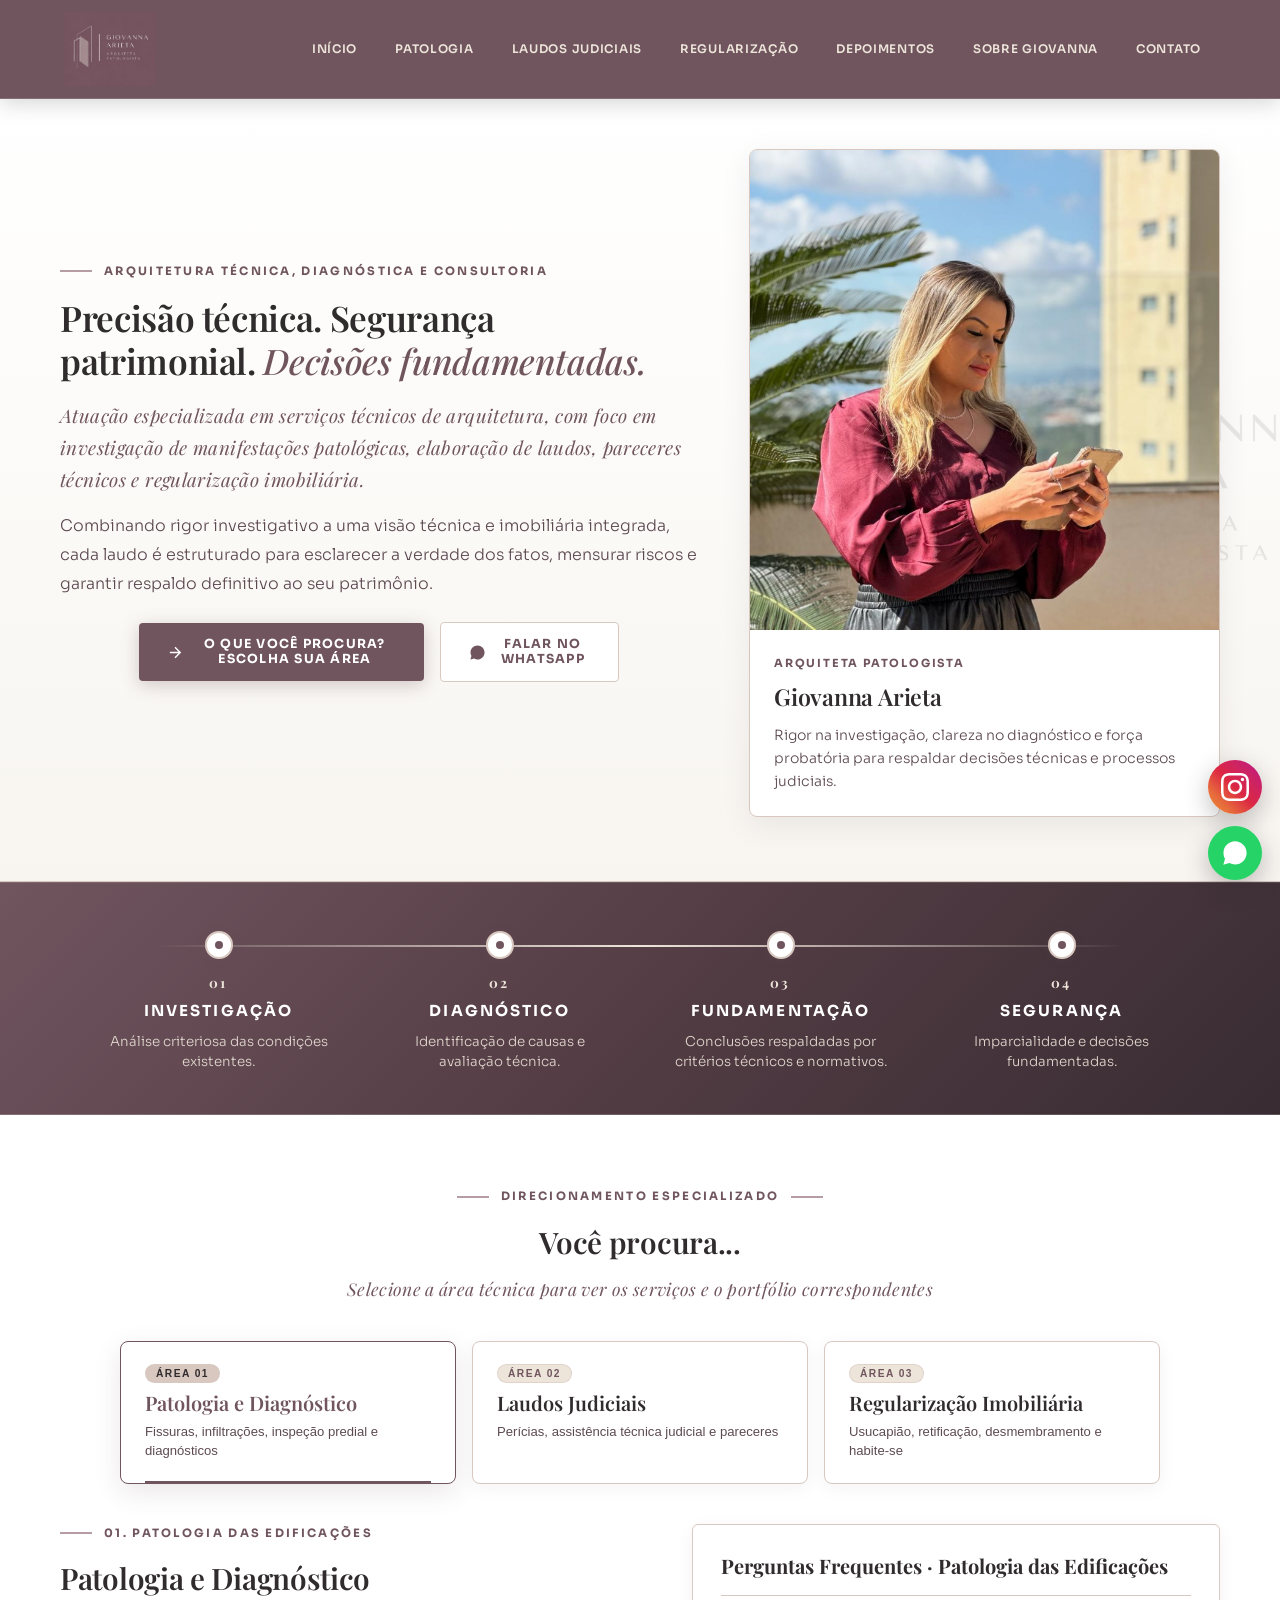
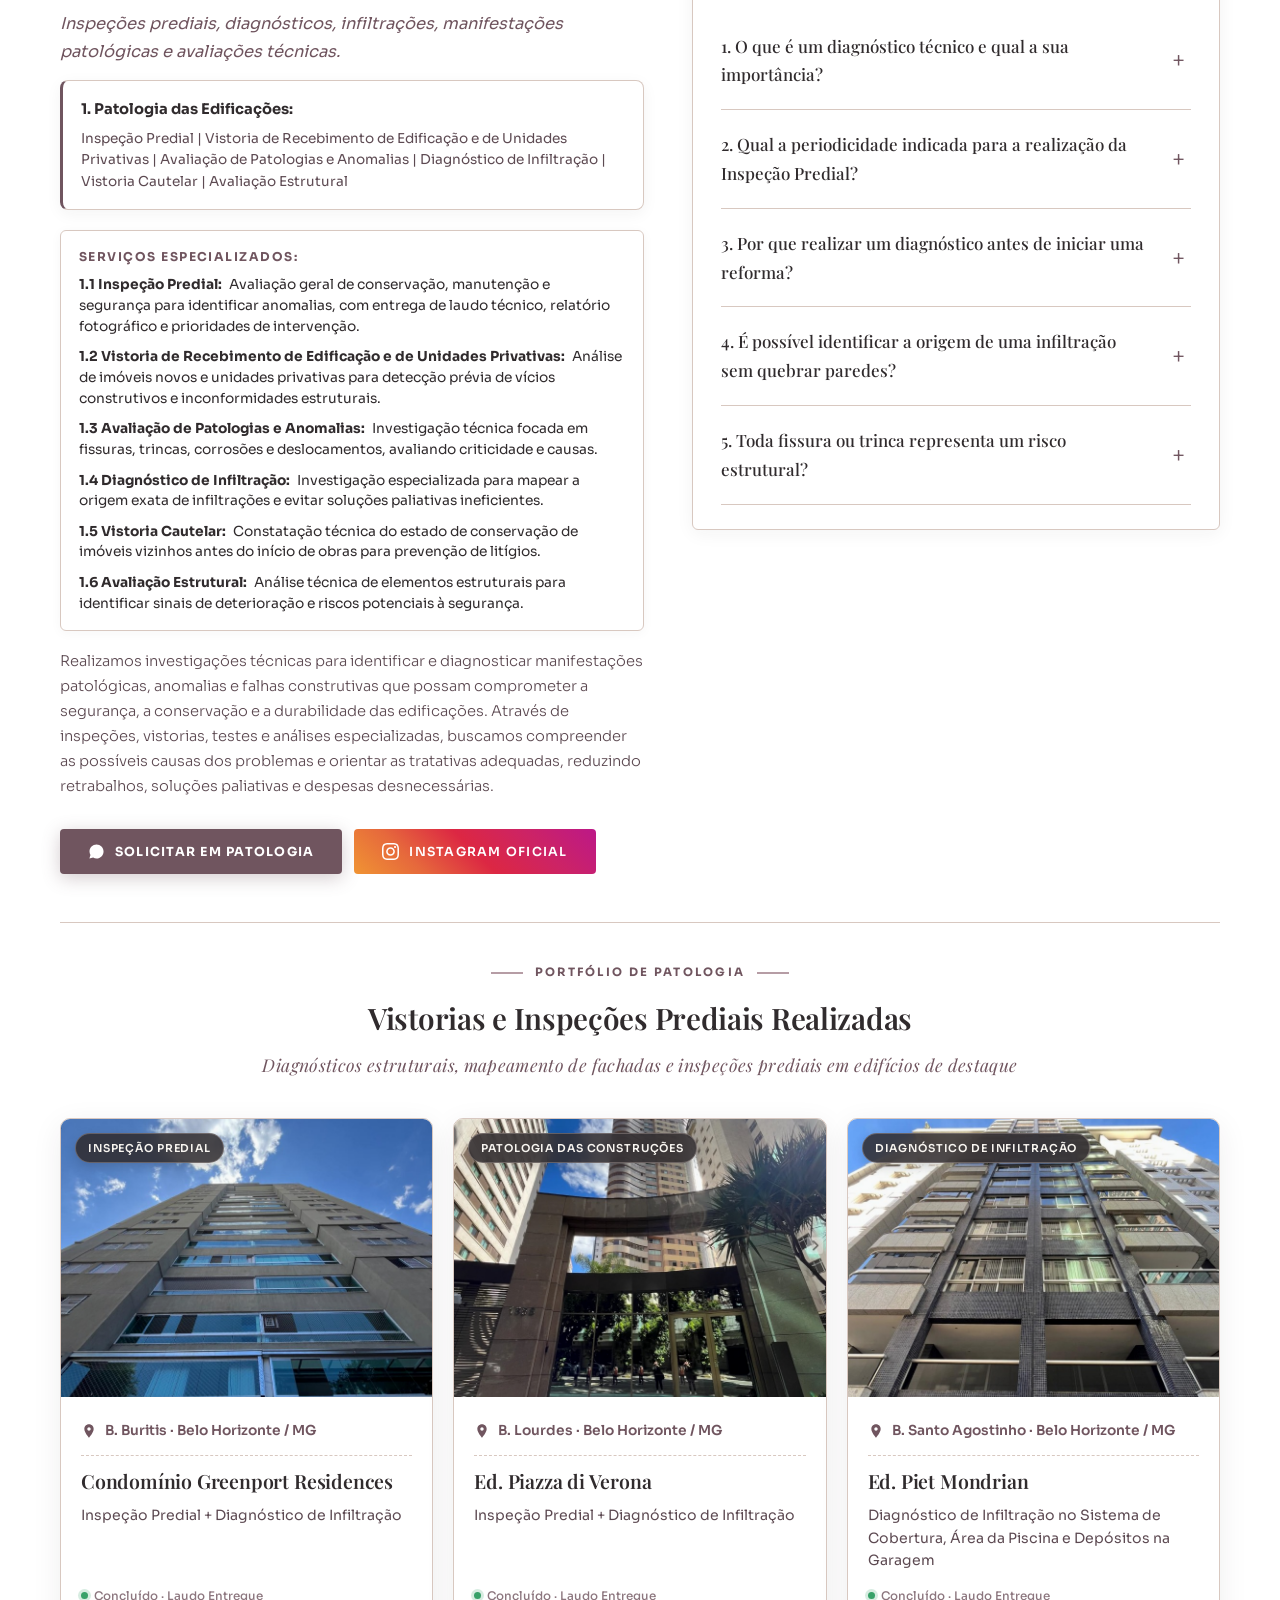
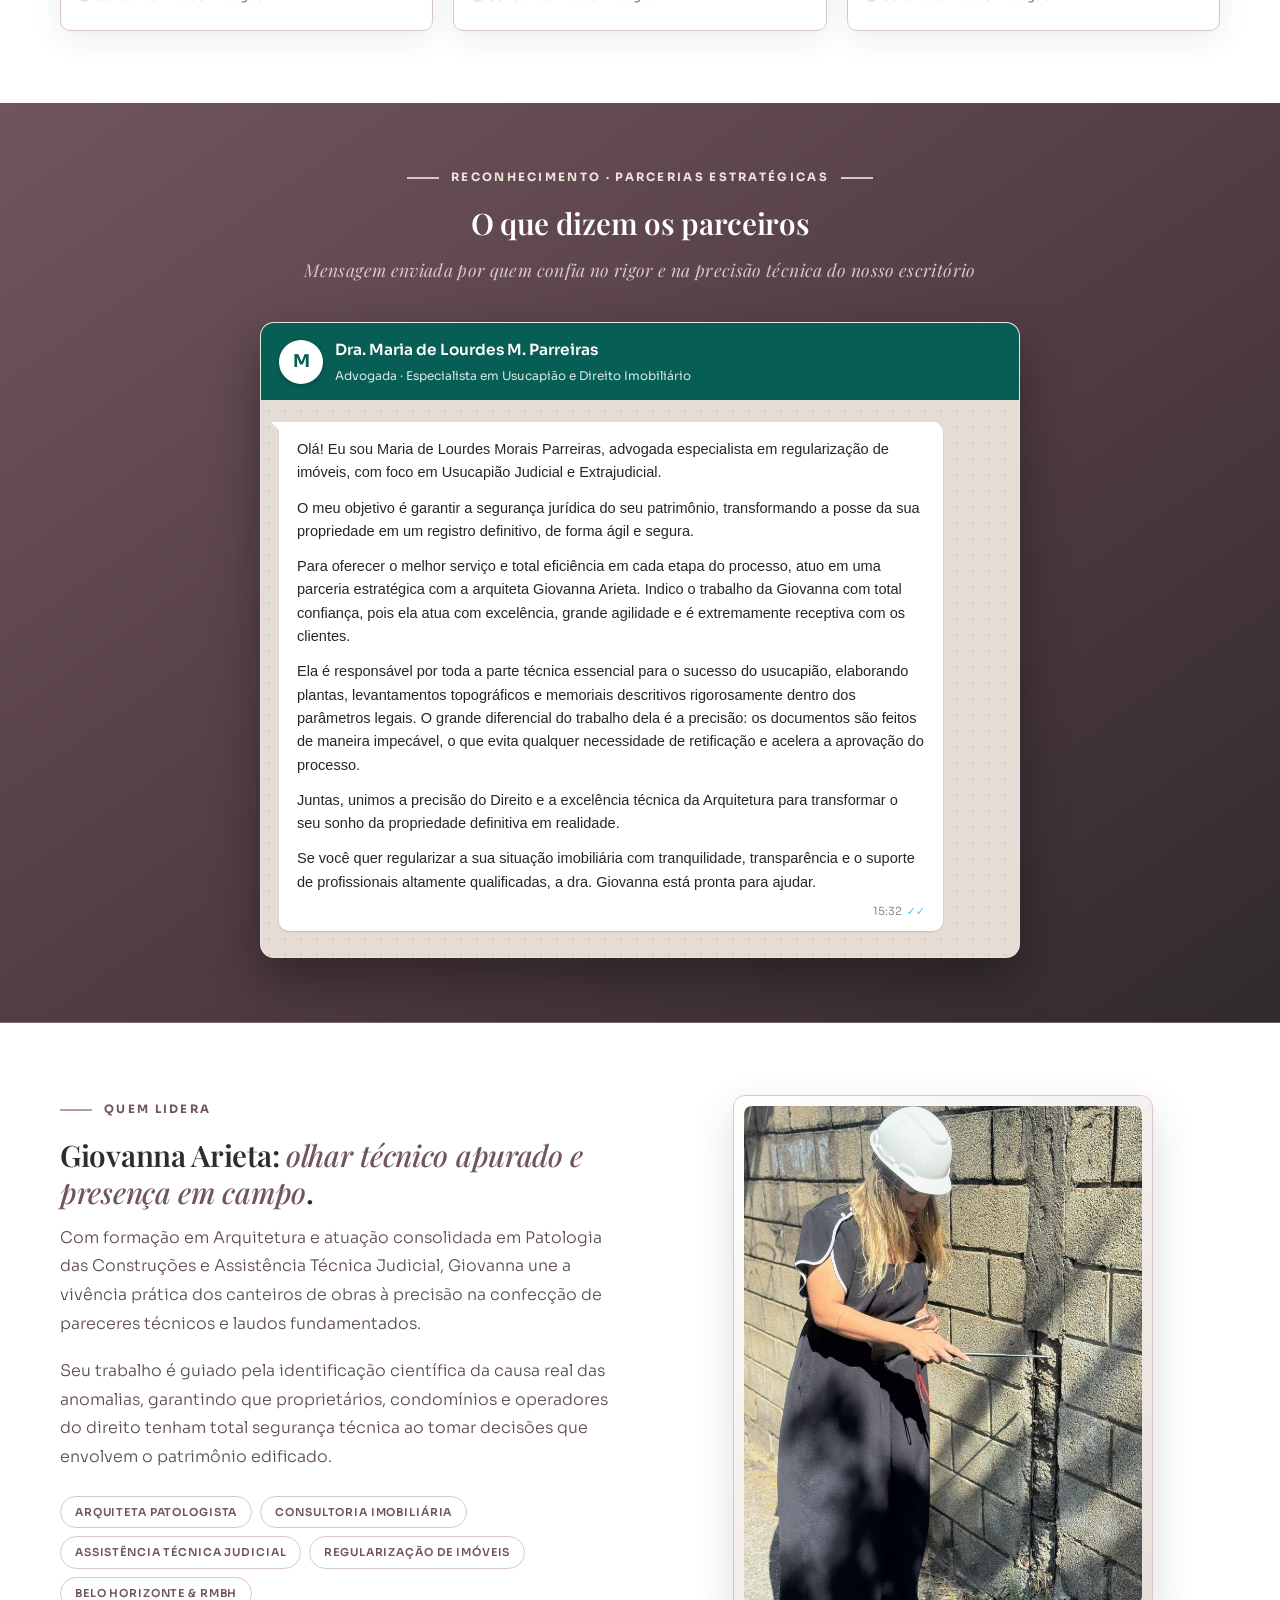
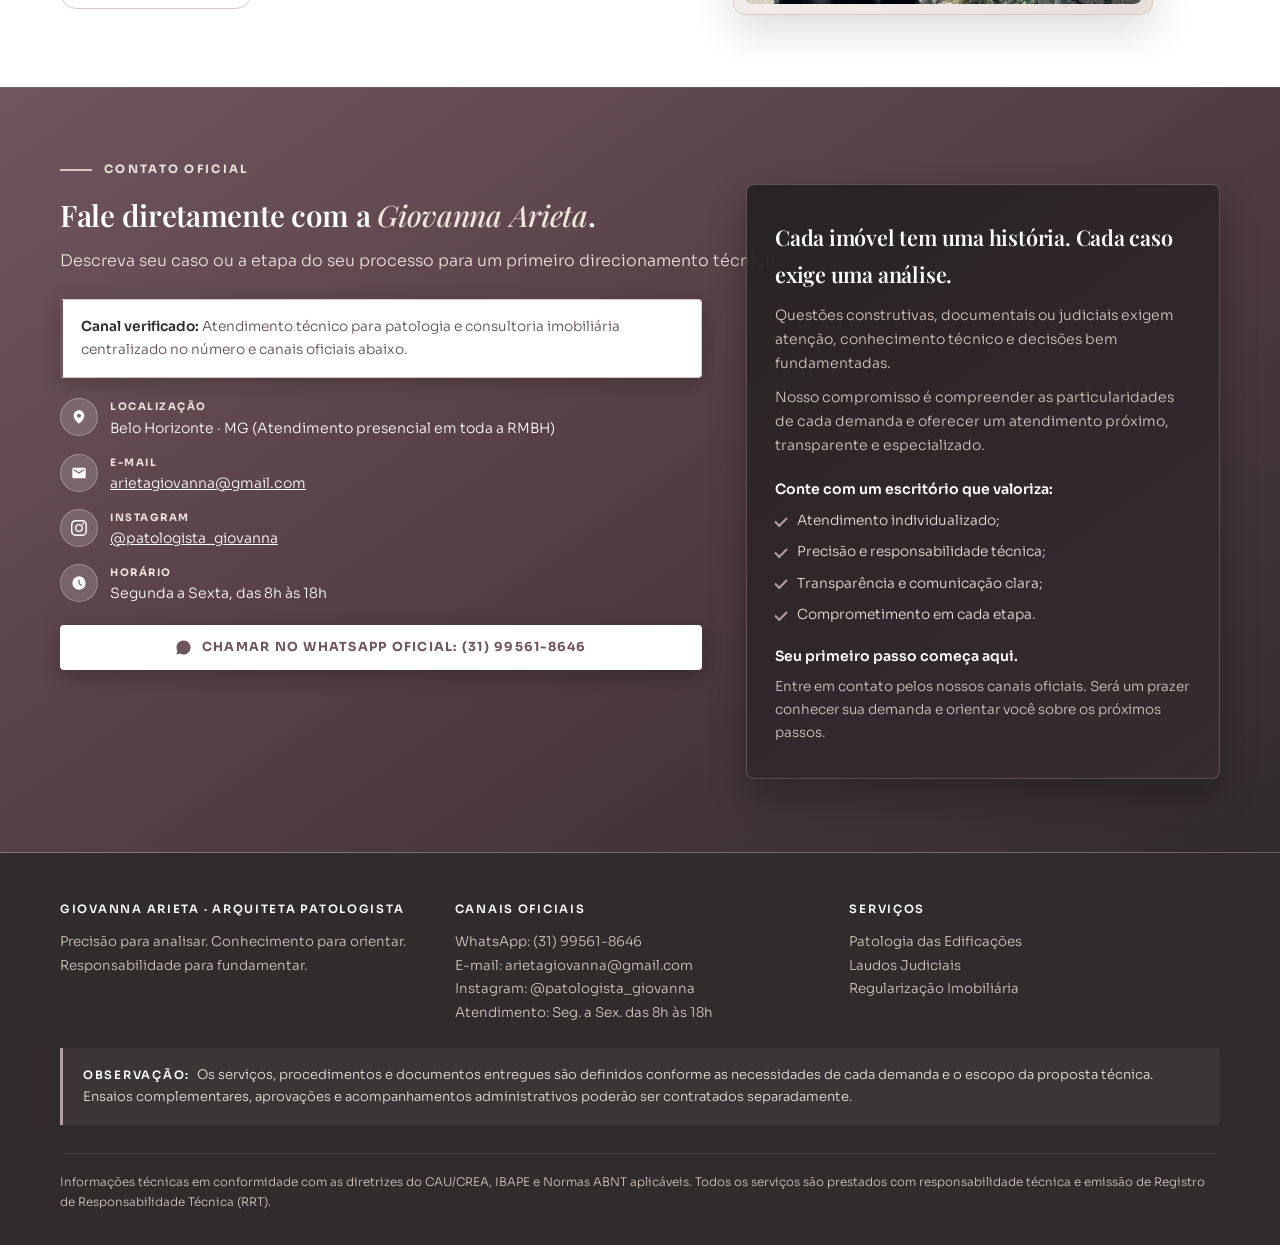
==== commit 19f7500a: "feat: alternar secoes brancas e roxas, mover servicos para abas Voce Procura, remover checks da hero" ====
--- a/index.html
+++ b/index.html
@@ -60,22 +60,6 @@
         
         <p class="hero-sub-slogan">Atuação especializada em serviços técnicos de arquitetura, com foco em investigação de manifestações patológicas, elaboração de laudos, pareceres técnicos e regularização imobiliária.</p>
         
-        <!-- Serviços inseridos diretamente abaixo do título na ordem correta: 1. Patologia, 2. Laudos Judiciais, 3. Regularização Imobiliária -->
-        <div class="hero-servicos-diretos">
-          <div class="hero-servico-linha">
-            <strong>1. Patologia das Edificações:</strong> 
-            <span>Inspeção Predial | Vistoria de Recebimento de Edificação e de Unidades Privativas | Avaliação de Patologias e Anomalias | Diagnóstico de Infiltração | Vistoria Cautelar | Avaliação Estrutural</span>
-          </div>
-          <div class="hero-servico-linha">
-            <strong>2. Laudos Judiciais:</strong> 
-            <span>Perícias e Produção Antecipada de Provas | Assistência Técnica Judicial | Laudos e Pareceres Técnicos | Auditoria Técnica de Obras | Infrações Urbanísticas | Vícios Construtivos</span>
-          </div>
-          <div class="hero-servico-linha">
-            <strong>3. Regularização Imobiliária:</strong> 
-            <span>Usucapião | Retificação | Valorização Mercadológica | Desmembramento | Remembramento | Habite-se</span>
-          </div>
-        </div>
-
         <p class="lead">Combinando rigor investigativo a uma visão técnica e imobiliária integrada, cada laudo é estruturado para esclarecer a verdade dos fatos, mensurar riscos e garantir respaldo definitivo ao seu patrimônio.</p>
 
         <div class="hero-acoes">
@@ -88,13 +72,6 @@
             Falar no WhatsApp
           </a>
         </div>
-
-        <!-- Links Rápidos dos 03 Serviços na Ordem Padronizada -->
-        <ul class="hero-prova">
-          <li><a href="#tab-patologia" onclick="ativarAba('tab-patologia', true)" style="color:inherit; text-decoration:none;">1. Patologia e Diagnóstico</a></li>
-          <li><a href="#tab-judicial" onclick="ativarAba('tab-judicial', true)" style="color:inherit; text-decoration:none;">2. Laudos Judiciais</a></li>
-          <li><a href="#tab-imobiliario" onclick="ativarAba('tab-imobiliario', true)" style="color:inherit; text-decoration:none;">3. Regularização Imobiliária</a></li>
-        </ul>
       </div>
 
       <!-- Card Visual Hero -->
@@ -117,7 +94,7 @@
        FAIXA DE PILARES TÉCNICOS COM LINHA CONECTORA
        01 Investigação -> 02 Diagnóstico -> 03 Fundamentação -> 04 Segurança
        ======================================================== -->
-  <section class="pilares-faixa reveal">
+  <section class="pilares-faixa pilares-faixa-roxo reveal">
     <div class="wrap">
       <div class="pilares-container">
         <!-- Linha horizontal conectora entre os pilares -->
@@ -172,7 +149,7 @@
        SEÇÃO 4: VOCÊ PROCURA... (DIRECIONAMENTO INTEGRADO EM ABAS)
        ORDEM UNIFICADA: 1. PATOLOGIA | 2. LAUDOS JUDICIAIS | 3. REGULARIZAÇÃO IMOBILIÁRIA
        ======================================================== -->
-  <section class="sec sec-tom-alternado reveal" id="direcionamento">
+  <section class="sec sec-branco reveal" id="direcionamento">
     <div class="wrap">
       <div class="secao-header-centro">
         <span class="olho meio">Direcionamento Especializado</span>
@@ -214,6 +191,12 @@
             <h3 class="painel-coluna-titulo">Patologia e Diagnóstico</h3>
             <p style="font-size:1.02rem; color:var(--malva-original); font-style:italic; margin-bottom:14px;">Inspeções prediais, diagnósticos, infiltrações, manifestações patológicas e avaliações técnicas.</p>
             
+            <!-- Resumo Oficial da Área 01 (conforme solicitado) -->
+            <div class="tab-servico-destaque">
+              <strong>1. Patologia das Edificações:</strong>
+              <span>Inspeção Predial | Vistoria de Recebimento de Edificação e de Unidades Privativas | Avaliação de Patologias e Anomalias | Diagnóstico de Infiltração | Vistoria Cautelar | Avaliação Estrutural</span>
+            </div>
+            
             <div class="painel-servicos-bloco">
               <strong>Serviços Especializados:</strong>
               <div class="painel-servicos-lista">
@@ -353,6 +336,12 @@
             <h3 class="painel-coluna-titulo">Laudos Judiciais</h3>
             <p style="font-size:1.02rem; color:var(--malva-original); font-style:italic; margin-bottom:14px;">Perícias, provas técnicas e assistência técnica em processos judiciais.</p>
             
+            <!-- Resumo Oficial da Área 02 (conforme solicitado) -->
+            <div class="tab-servico-destaque">
+              <strong>2. Laudos Judiciais:</strong>
+              <span>Perícias e Produção Antecipada de Provas | Assistência Técnica Judicial | Laudos e Pareceres Técnicos | Auditoria Técnica de Obras | Infrações Urbanísticas | Vícios Construtivos</span>
+            </div>
+            
             <div class="painel-servicos-bloco">
               <strong>Serviços Especializados:</strong>
               <div class="painel-servicos-lista">
@@ -497,6 +486,12 @@
             <h3 class="painel-coluna-titulo">Regularização Imobiliária</h3>
             <p style="font-size:1.02rem; color:var(--malva-original); font-style:italic; margin-bottom:14px;">Usucapião, retificação de área, desmembramento, remembramento e regularização de edificações.</p>
             
+            <!-- Resumo Oficial da Área 03 (conforme solicitado) -->
+            <div class="tab-servico-destaque">
+              <strong>3. Regularização Imobiliária:</strong>
+              <span>Usucapião | Retificação | Valorização Mercadológica | Desmembramento | Remembramento | Habite-se</span>
+            </div>
+            
             <div class="painel-servicos-bloco">
               <strong>Serviços Especializados:</strong>
               <div class="painel-servicos-lista">
@@ -640,7 +635,7 @@
   <!-- ========================================================
        SEÇÃO: DEPOIMENTOS (ESTILO WHATSAPP)
        ======================================================== -->
-  <section class="sec-depoimentos reveal" id="depoimentos">
+  <section class="sec-depoimentos sec-roxo reveal" id="depoimentos">
     <div class="wrap">
       <div class="secao-header-centro">
         <span class="olho meio">Reconhecimento &middot; Parcerias Estratégicas</span>
@@ -681,7 +676,7 @@
        SEÇÃO: QUEM É A GIOVANNA ARIETA (COM FUNDO ROXO ELEGANTE E FOTO ÚNICA COM MOLDURA)
        Alternância de cor para descanso visual, conforme solicitado
        ======================================================== -->
-  <section class="sec sec-roxo reveal" id="sobre">
+  <section class="sec sec-branco reveal" id="sobre">
     <div class="wrap sobre-grid">
       <div class="reveal-left">
         <span class="olho">Quem Lidera</span>
@@ -710,7 +705,7 @@
   <!-- ========================================================
        SEÇÃO: CONTATO OFICIAL
        ======================================================== -->
-  <section class="sec reveal" id="contato">
+  <section class="sec sec-roxo reveal" id="contato">
     <div class="wrap">
       <span class="olho">Contato Oficial</span>
       <h2>Fale diretamente com a <em class="dest">Giovanna Arieta</em>.</h2>
--- a/style.css
+++ b/style.css
@@ -405,7 +405,7 @@
    ======================================================== */
 .hero {
   position: relative;
-  background: linear-gradient(180deg, var(--bege-champagne) 0%, var(--off-white) 100%);
+  background: linear-gradient(180deg, #ffffff 0%, var(--off-white) 100%);
   padding: 50px 0 64px;
   border-bottom: 1px solid var(--bege-rosado);
   overflow: hidden;
@@ -532,11 +532,55 @@
    01 INVESTIGAÇÃO -> 02 DIAGNÓSTICO -> 03 FUNDAMENTAÇÃO -> 04 SEGURANÇA
    ======================================================== */
 .pilares-faixa {
-  background: var(--bege-champagne);
+  background: linear-gradient(180deg, var(--bege-champagne) 0%, rgba(216, 200, 192, 0.45) 100%);
   border-top: 1px solid var(--bege-rosado);
   border-bottom: 1px solid var(--bege-rosado);
   padding: 48px 0 42px 0;
   position: relative;
+}
+
+/* Faixa de Pilares Roxa Alternada */
+.pilares-faixa.pilares-faixa-roxo {
+  background: linear-gradient(135deg, #70555F 0%, #543D45 50%, #382c32 100%);
+  border-top: 1px solid rgba(255, 255, 255, 0.15);
+  border-bottom: 1px solid rgba(255, 255, 255, 0.15);
+}
+
+.pilares-faixa.pilares-faixa-roxo .pilares-linha {
+  background: linear-gradient(90deg, 
+    transparent 0%, 
+    rgba(237, 229, 218, 0.25) 10%, 
+    var(--bege-champagne) 50%, 
+    rgba(237, 229, 218, 0.25) 90%, 
+    transparent 100%
+  );
+}
+
+.pilares-faixa.pilares-faixa-roxo .pilar-num {
+  color: var(--bege-champagne);
+}
+
+.pilares-faixa.pilares-faixa-roxo .pilar-titulo {
+  color: #ffffff;
+}
+
+.pilares-faixa.pilares-faixa-roxo .pilar-item:hover .pilar-titulo {
+  color: var(--bege-champagne);
+}
+
+.pilares-faixa.pilares-faixa-roxo .pilar-desc {
+  color: var(--bege-champagne);
+  opacity: 0.92;
+}
+
+.pilares-faixa.pilares-faixa-roxo .pilar-ponto {
+  background: #ffffff;
+  border-color: var(--bege-rosado);
+}
+
+.pilares-faixa.pilares-faixa-roxo .pilar-item:hover .pilar-ponto {
+  background: var(--bege-champagne);
+  border-color: #ffffff;
 }
 
 .pilares-container {
@@ -582,18 +626,20 @@
   width: 28px;
   height: 28px;
   border-radius: 50%;
-  background: var(--bege-champagne);
+  background: #ffffff;
   border: 2px solid var(--malva-original);
   display: flex;
   align-items: center;
   justify-content: center;
   margin-bottom: 12px;
-  transition: transform 0.25s ease, background-color 0.25s ease;
+  transition: transform 0.25s ease, background-color 0.25s ease, border-color 0.25s ease;
+  box-shadow: 0 2px 8px rgba(112, 85, 95, 0.15);
 }
 
 .pilar-item:hover .pilar-ponto {
-  transform: scale(1.15);
+  transform: scale(1.18);
   background: var(--malva-original);
+  border-color: var(--malva-original);
 }
 
 .pilar-dot {
@@ -641,25 +687,36 @@
 }
 
 /* ========================================================
-   SEÇÕES GERAIS E ALTERNÂNCIA DE TONS
+   SEÇÕES GERAIS E ALTERNÂNCIA DE TONS DA PALETA OFICIAL
    ======================================================== */
 .sec {
   padding: 72px 0;
   background: var(--off-white);
 }
 
+/* Seção Branca Limpa */
+.sec-branco {
+  background: #ffffff;
+  color: var(--texto-principal);
+}
+
+.sec-branco .secao-subtitulo {
+  color: var(--malva-original);
+}
+
 .sec-tom-alternado {
-  background: linear-gradient(180deg, var(--bege-champagne) 0%, rgba(237, 229, 218, 0.65) 100%);
+  background: linear-gradient(180deg, var(--bege-champagne) 0%, rgba(248, 245, 240, 0.75) 45%, var(--off-white) 100%);
   border-top: 1px solid var(--bege-rosado);
   border-bottom: 1px solid var(--bege-rosado);
 }
 
-/* Seção Roxo / Malva Original para descanso e alternância do site */
+/* Seção Roxo / Malva Original para descanso e alternância nobre do site */
 .sec-roxo {
-  background: linear-gradient(145deg, #70555F 0%, #563E47 100%);
+  background: linear-gradient(145deg, #70555F 0%, #543D45 50%, #302B2D 100%);
   color: #ffffff;
-  border-top: 1px solid rgba(255, 255, 255, 0.15);
-  border-bottom: 1px solid rgba(255, 255, 255, 0.15);
+  border-top: 1px solid rgba(255, 255, 255, 0.18);
+  border-bottom: 1px solid rgba(255, 255, 255, 0.18);
+  position: relative;
 }
 
 .sec-roxo h1,
@@ -713,77 +770,84 @@
   gap: 16px;
 }
 
-/* Bloco de Serviços Diretos abaixo do título */
-.hero-servicos-diretos {
-  margin: 22px 0 26px 0;
-  display: flex;
-  flex-direction: column;
-  gap: 12px;
-  background: rgba(255, 255, 255, 0.7);
+/* Card de Resumo de Serviços em Destaque nas Abas de "Você Procura..." */
+.tab-servico-destaque {
+  background: #ffffff;
+  border: 1px solid var(--bege-rosado);
+  border-left: 3.5px solid var(--malva-original);
+  border-radius: 8px;
+  padding: 16px 18px;
+  margin-bottom: 20px;
+  box-shadow: 0 4px 16px rgba(48, 43, 45, 0.05);
+  transition: transform 0.25s ease, box-shadow 0.25s ease, border-color 0.25s ease;
+}
+
+.tab-servico-destaque:hover {
+  transform: translateY(-2px);
+  box-shadow: 0 8px 24px rgba(112, 85, 95, 0.12);
+  border-color: var(--malva-claro);
+}
+
+.tab-servico-destaque strong {
+  display: block;
+  font-family: var(--sans);
+  font-size: 0.92rem;
+  font-weight: 700;
+  color: var(--grafite);
+  margin-bottom: 6px;
+  letter-spacing: normal;
+  text-transform: none;
+}
+
+.tab-servico-destaque span {
+  display: block;
+  font-size: 0.85rem;
+  line-height: 1.6;
+  color: var(--texto-suave);
+}
+
+.aba-btn {
+  background: #ffffff;
   border: 1px solid var(--bege-rosado);
   border-radius: 8px;
-  padding: 18px 20px;
-}
-
-.hero-servico-linha {
-  font-size: 0.86rem;
-  line-height: 1.55;
-  color: var(--texto-suave);
-}
-
-.hero-servico-linha strong {
-  color: var(--grafite);
-  font-weight: 700;
-  display: inline;
-}
-
-.hero-servico-linha span {
-  color: var(--texto-suave);
-}
-
-.aba-btn {
-  background: #ffffff;
-  border: 2px solid var(--bege-rosado);
-  border-radius: 10px;
   padding: 22px 24px;
   text-align: left;
   cursor: pointer;
-  transition: all 0.28s cubic-bezier(0.16, 1, 0.3, 1);
+  transition: all 0.25s cubic-bezier(0.16, 1, 0.3, 1);
   display: flex;
   flex-direction: column;
   gap: 6px;
   position: relative;
-  box-shadow: var(--sombra-card);
+  box-shadow: 0 4px 18px rgba(48, 43, 45, 0.05);
 }
 
 .aba-btn:hover {
   border-color: var(--malva-claro);
-  transform: translateY(-3px);
-  box-shadow: var(--sombra-hover);
+  transform: translateY(-2px);
+  box-shadow: 0 8px 24px rgba(112, 85, 95, 0.12);
 }
 
 .aba-btn.active {
   background: #ffffff;
-  border-color: var(--malva-original);
-  box-shadow: 0 12px 32px rgba(112, 85, 95, 0.18);
+  border: 1.5px solid var(--malva-original);
+  box-shadow: 0 8px 26px rgba(112, 85, 95, 0.14);
   outline: none;
 }
 
 .aba-btn.active::after {
   content: "";
   position: absolute;
-  bottom: -2px;
-  left: 20%;
-  right: 20%;
-  height: 4px;
+  bottom: 0;
+  left: 24px;
+  right: 24px;
+  height: 2px;
   background: var(--malva-original);
-  border-radius: 4px 4px 0 0;
 }
 
 .aba-badge {
   display: inline-block;
   align-self: flex-start;
-  font-size: 0.68rem;
+  font-size: 0.64rem;
   font-weight: 700;
   letter-spacing: 0.14em;
   text-transform: uppercase;
@@ -791,6 +855,13 @@
   background: var(--bege-champagne);
   padding: 3px 10px;
   border-radius: 20px;
+  border: 1px solid rgba(216, 200, 192, 0.6);
+  transition: all 0.2s ease;
+}
+
+.aba-btn.active .aba-badge {
+  background: var(--bege-rosado);
+  color: var(--grafite);
 }
 
 .aba-titulo {
@@ -798,6 +869,7 @@
   font-size: 1.25rem;
   font-weight: 600;
   color: var(--grafite);
+  transition: color 0.2s ease;
 }
 
 .aba-sub {
@@ -1364,11 +1436,54 @@
   line-height: 1.55;
 }
 
+.sec-roxo .info-item {
+  color: #ffffff;
+}
+
+.sec-roxo .info-ico {
+  background: rgba(255, 255, 255, 0.16);
+  border-color: rgba(255, 255, 255, 0.28);
+}
+
+.sec-roxo .info-ico svg {
+  fill: #ffffff;
+}
+
+.sec-roxo .info-tx span {
+  color: var(--bege-champagne);
+}
+
+.sec-roxo .info-tx p,
+.sec-roxo .info-tx p a {
+  color: #ffffff;
+}
+
+.sec-roxo .aviso {
+  box-shadow: 0 4px 20px rgba(0, 0, 0, 0.2);
+}
+
+.sec-roxo .btn-destaque {
+  background: #ffffff;
+  color: var(--malva-original);
+  box-shadow: 0 6px 20px rgba(0, 0, 0, 0.25);
+  font-weight: 700;
+}
+
+.sec-roxo .btn-destaque:hover {
+  background: var(--bege-champagne);
+  color: var(--grafite);
+  transform: translateY(-2px);
+  box-shadow: 0 8px 24px rgba(0, 0, 0, 0.35);
+}
+
 .ct-lado-box {
-  background: var(--grafite);
-  border-radius: 6px;
-  padding: 32px 26px;
+  background: linear-gradient(145deg, rgba(38, 34, 36, 0.95) 0%, rgba(56, 43, 49, 0.95) 100%);
+  border-radius: 8px;
+  padding: 34px 28px;
   color: #fff;
+  border: 1px solid rgba(255, 255, 255, 0.2);
+  box-shadow: 0 16px 36px rgba(0, 0, 0, 0.28);
+  transition: transform 0.3s ease, box-shadow 0.3s ease;
 }
 
 .ct-lado-box h3 {
@@ -1683,6 +1798,11 @@
   .ct-grid {
     grid-template-columns: 1.15fr 0.85fr;
     gap: 44px;
+    align-items: start;
+    position: relative;
+  }
+  .ct-lado-box {
+    margin-top: -115px; /* Sobe o texto da direita para cima alinhando ao topo da seção */
   }
   .pilares-grid {
     grid-template-columns: repeat(4, 1fr);
@@ -1733,12 +1853,12 @@
 }
 
 .painel-servicos-bloco {
-  background: rgba(255, 255, 255, 0.85);
+  background: #ffffff;
   border: 1px solid var(--bege-rosado);
-  border-left: 3px solid var(--malva-original);
   border-radius: 6px;
   padding: 16px 18px;
   margin-bottom: 18px;
+  box-shadow: 0 2px 12px rgba(48, 43, 45, 0.04);
 }
 
 .painel-servicos-bloco strong {
@@ -1747,7 +1867,8 @@
   letter-spacing: 0.12em;
   text-transform: uppercase;
   color: var(--malva-original);
-  margin-bottom: 6px;
+  margin-bottom: 8px;
+  font-family: var(--sans);
 }
 
 .painel-servicos-bloco p {
@@ -1766,18 +1887,18 @@
 }
 
 .painel-servico-item {
-  font-size: 0.88rem;
+  font-size: 0.86rem;
   line-height: 1.5;
   color: var(--grafite);
 }
 
 .painel-servico-item strong {
   display: inline;
-  font-size: 0.89rem;
+  font-size: 0.86rem;
   letter-spacing: normal;
   text-transform: none;
-  color: var(--malva-original);
-  font-weight: 600;
+  color: var(--grafite);
+  font-weight: 700;
   margin-right: 4px;
 }
 
@@ -1795,8 +1916,8 @@
 }
 
 .painel-descritivo-texto {
-  font-size: 0.94rem;
-  line-height: 1.75;
+  font-size: 0.92rem;
+  line-height: 1.7;
   color: var(--texto-suave);
   margin-bottom: 22px;
   font-weight: 300;
@@ -1805,9 +1926,9 @@
 .painel-coluna-faq {
   background: #ffffff;
   border: 1px solid var(--bege-rosado);
-  border-radius: 8px;
-  padding: 24px;
-  box-shadow: var(--sombra-card);
+  border-radius: 6px;
+  padding: 24px 28px;
+  box-shadow: 0 4px 18px rgba(48, 43, 45, 0.05);
 }
 
 .painel-faq-titulo {
@@ -1824,10 +1945,22 @@
 
 /* Seção de Depoimento Estilo WhatsApp */
 .sec-depoimentos {
-  background: linear-gradient(180deg, var(--off-white) 0%, var(--bege-champagne) 100%);
+  background: linear-gradient(180deg, var(--off-white) 0%, var(--bege-champagne) 50%, rgba(216, 200, 192, 0.3) 100%);
   border-top: 1px solid var(--bege-rosado);
   border-bottom: 1px solid var(--bege-rosado);
   padding: 64px 0;
+}
+
+/* Seção Depoimentos com Fundo Roxo Elegante */
+.sec-depoimentos.sec-roxo {
+  background: linear-gradient(145deg, #70555F 0%, #543D45 50%, #302B2D 100%);
+  border-top: 1px solid rgba(255, 255, 255, 0.15);
+  border-bottom: 1px solid rgba(255, 255, 255, 0.15);
+}
+
+.sec-depoimentos.sec-roxo .whatsapp-chat-container {
+  box-shadow: 0 20px 48px rgba(0, 0, 0, 0.35);
+  border: 1px solid rgba(255, 255, 255, 0.2);
 }
 
 .whatsapp-chat-container {
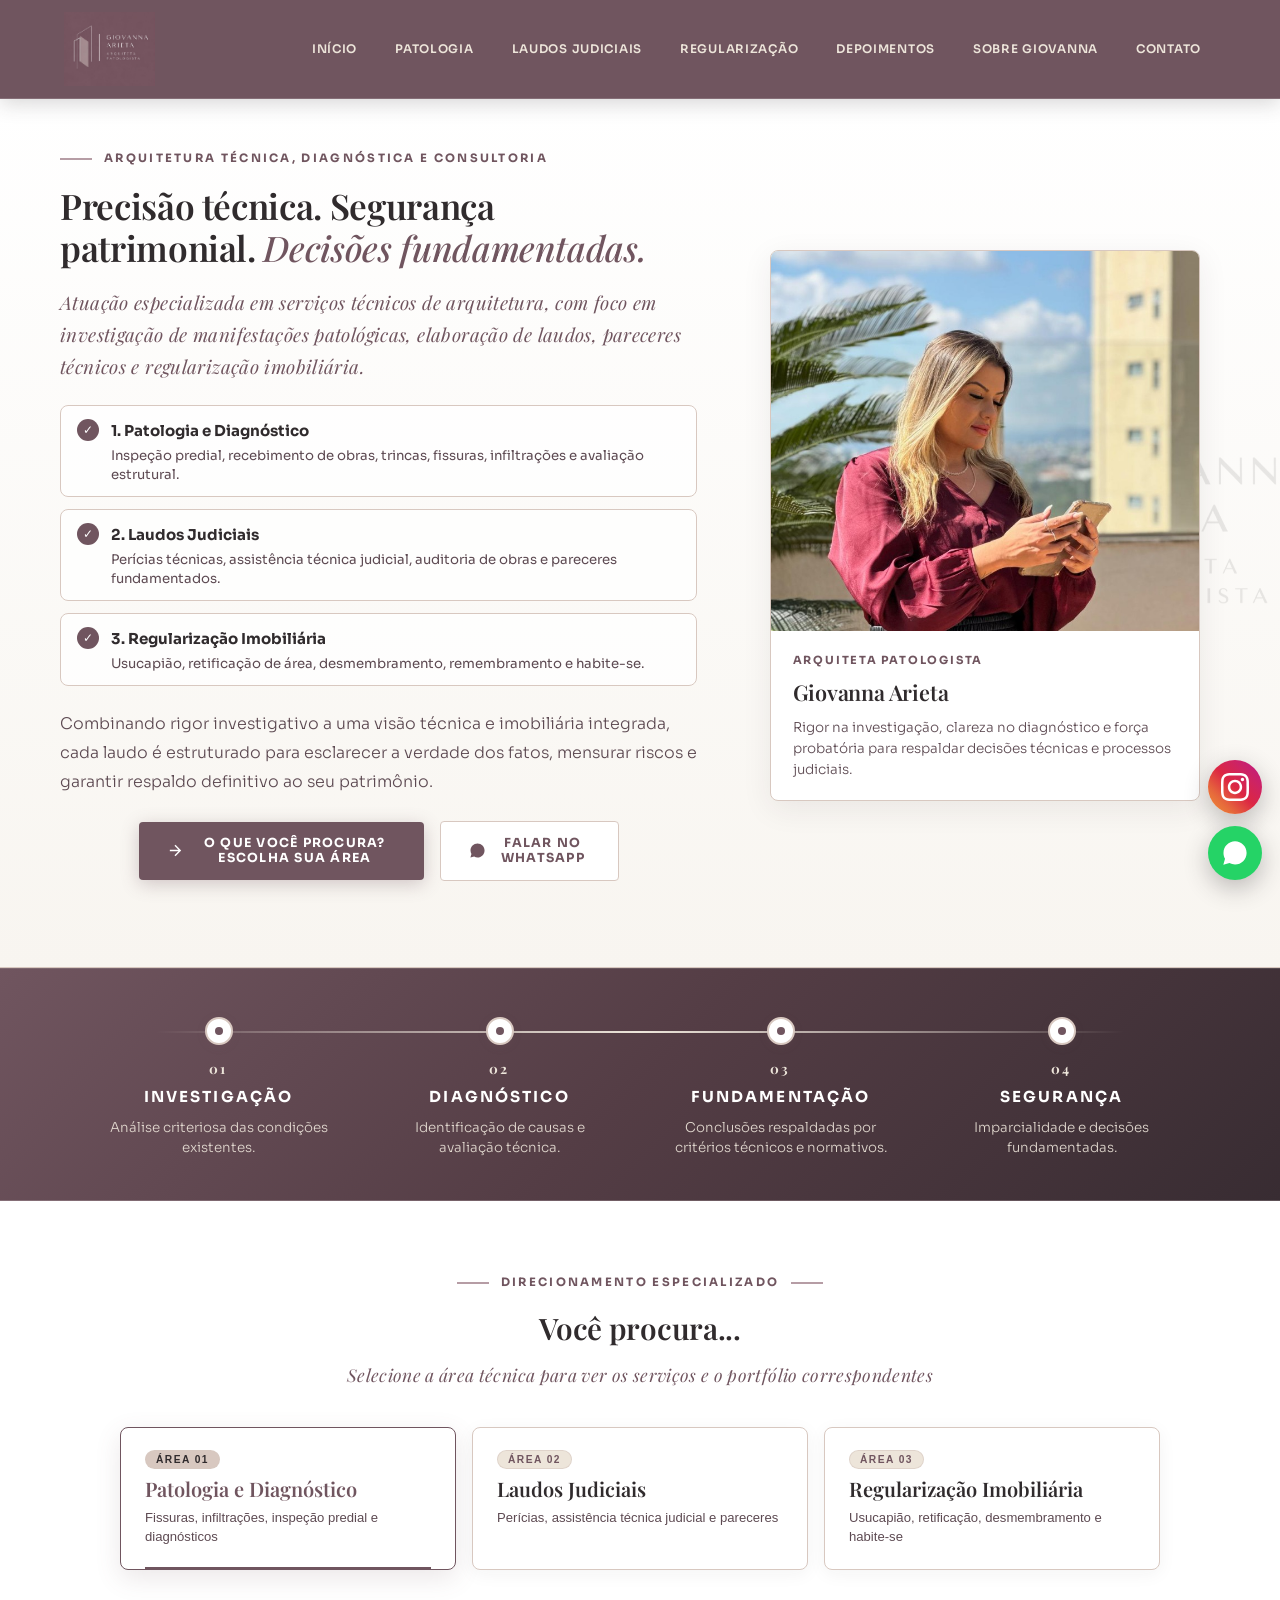
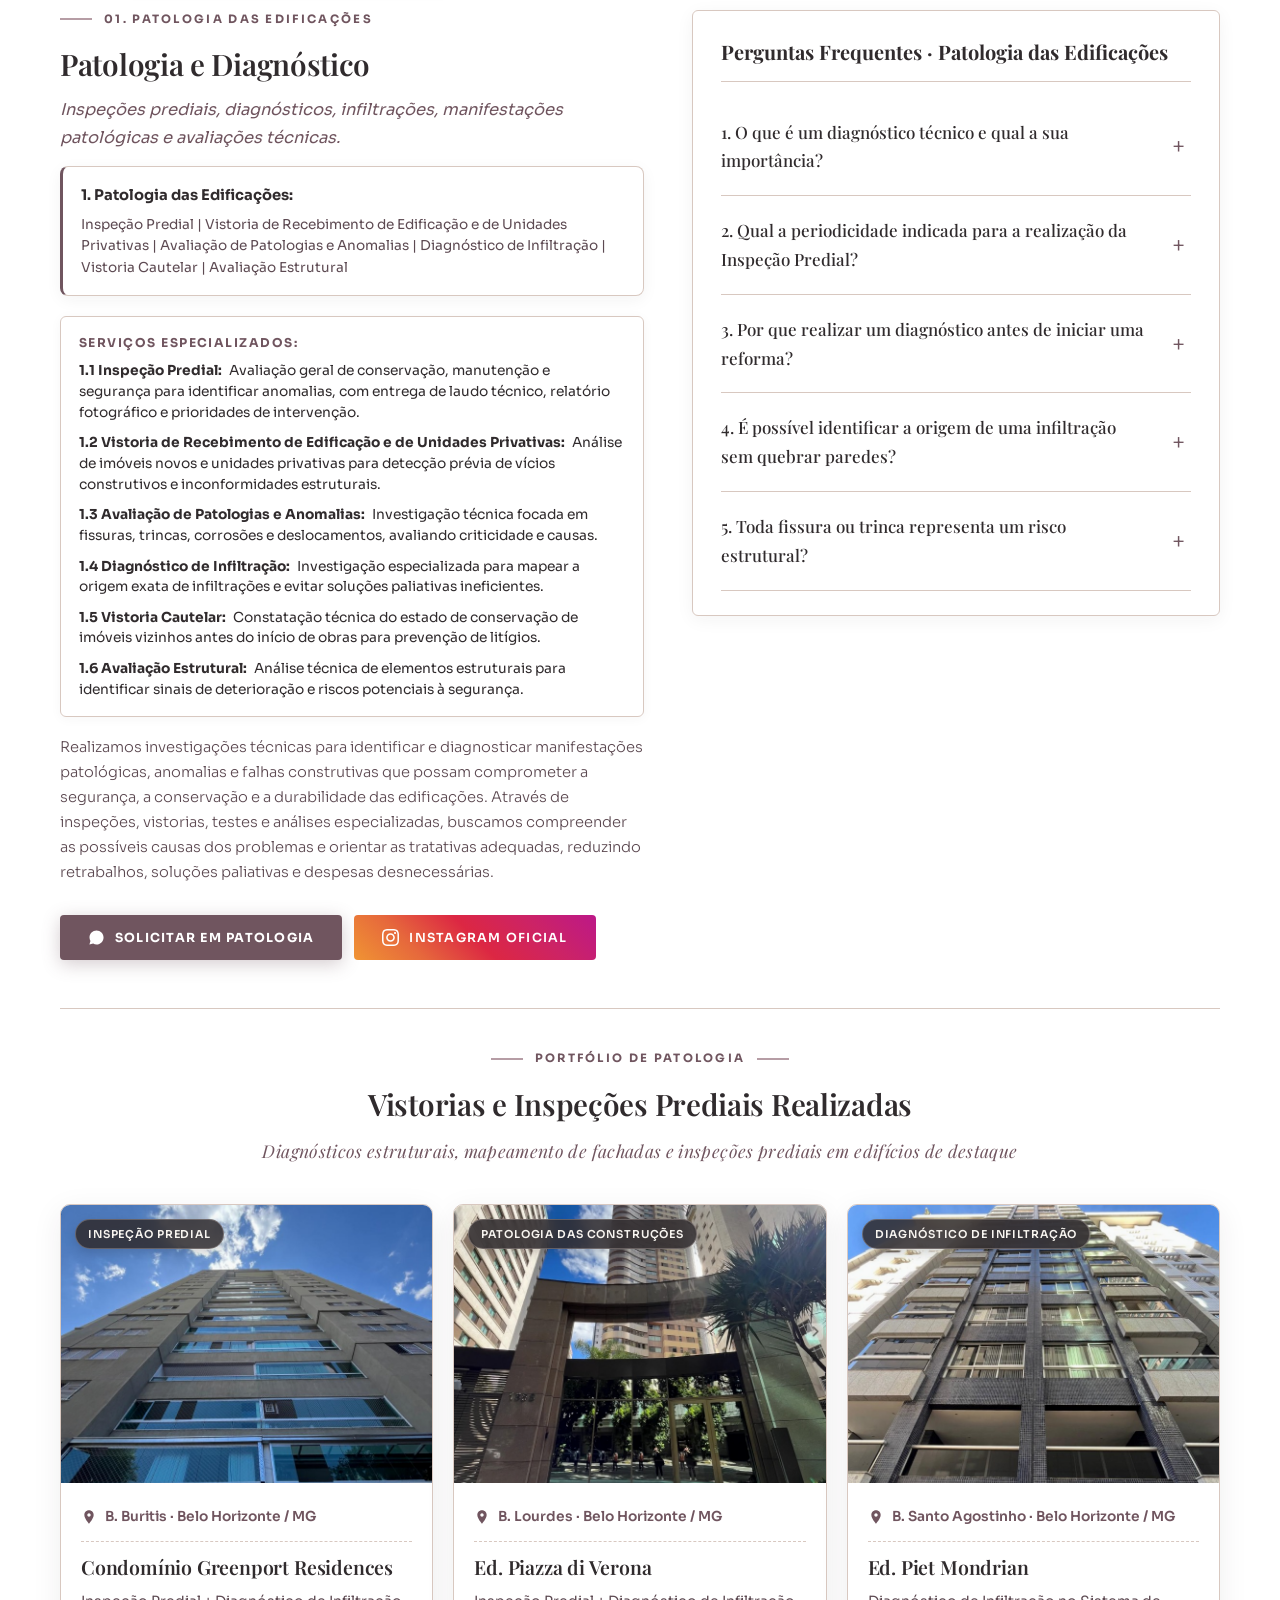
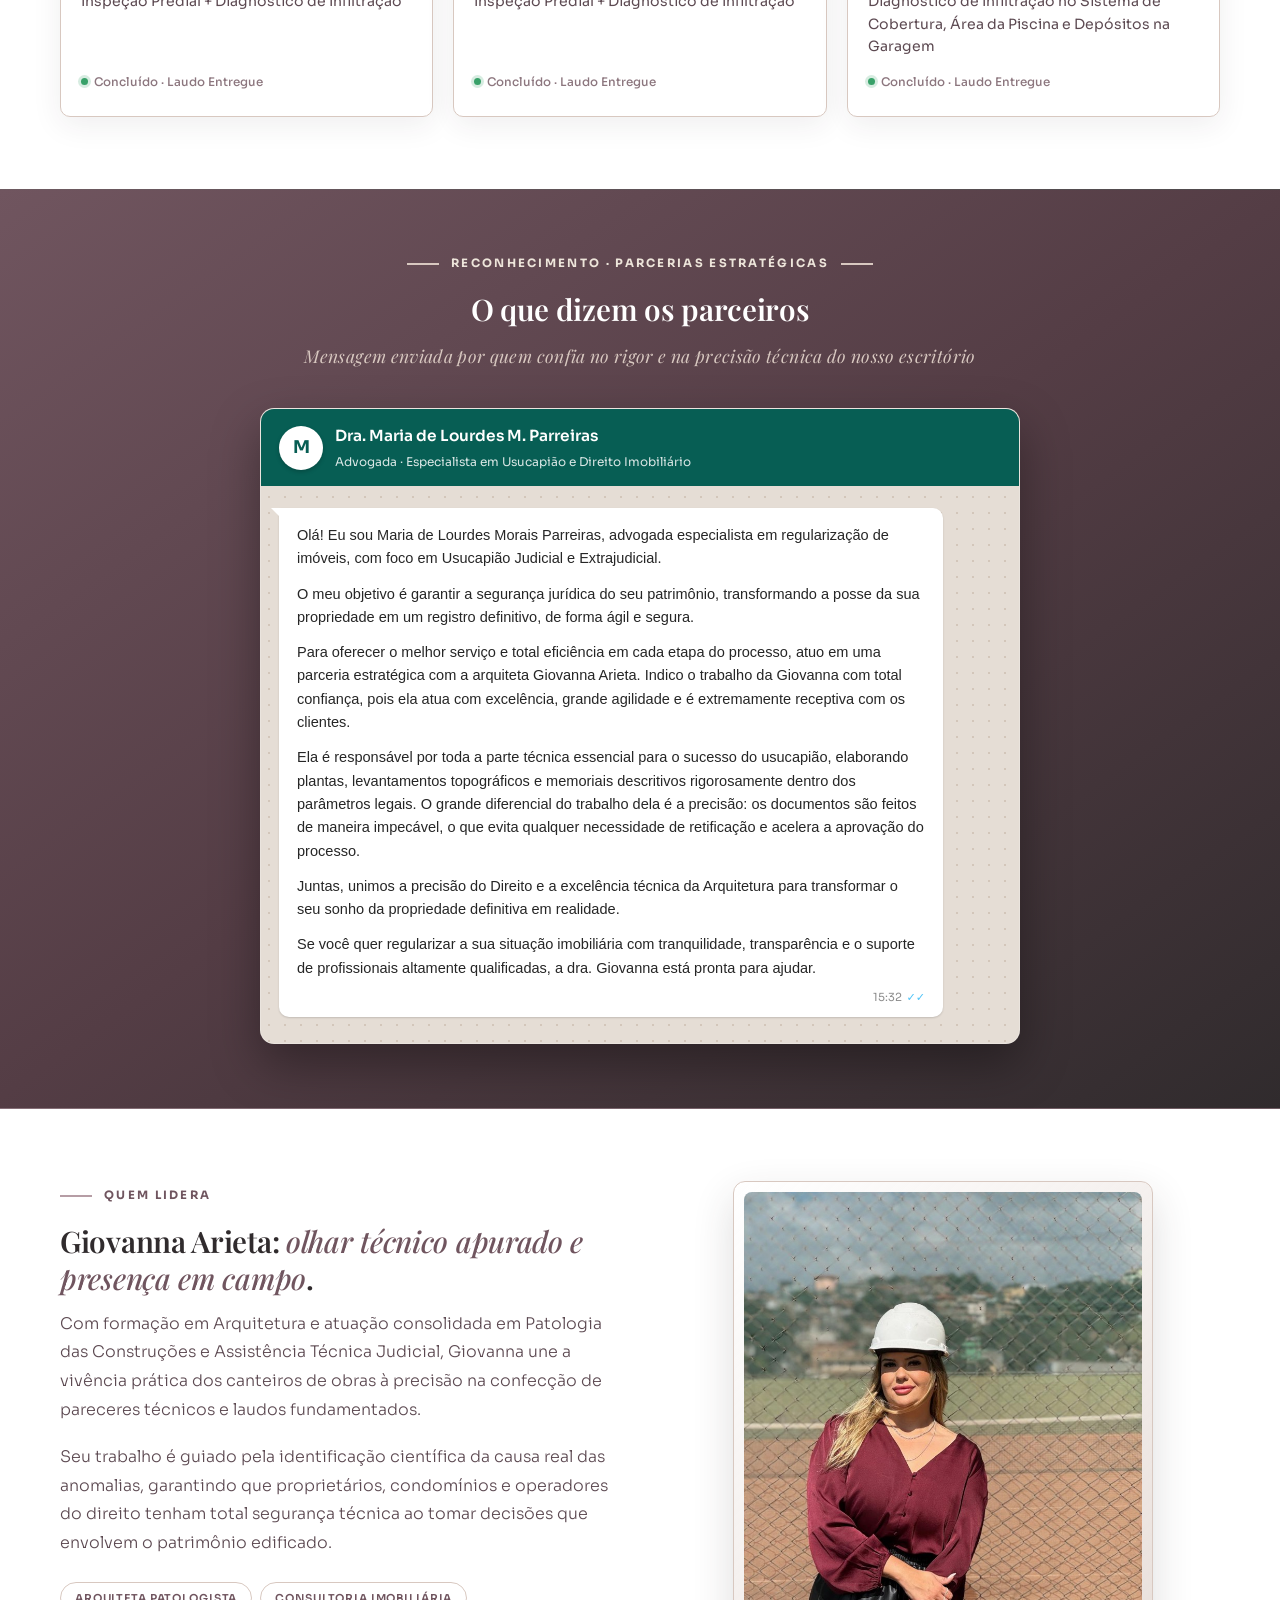
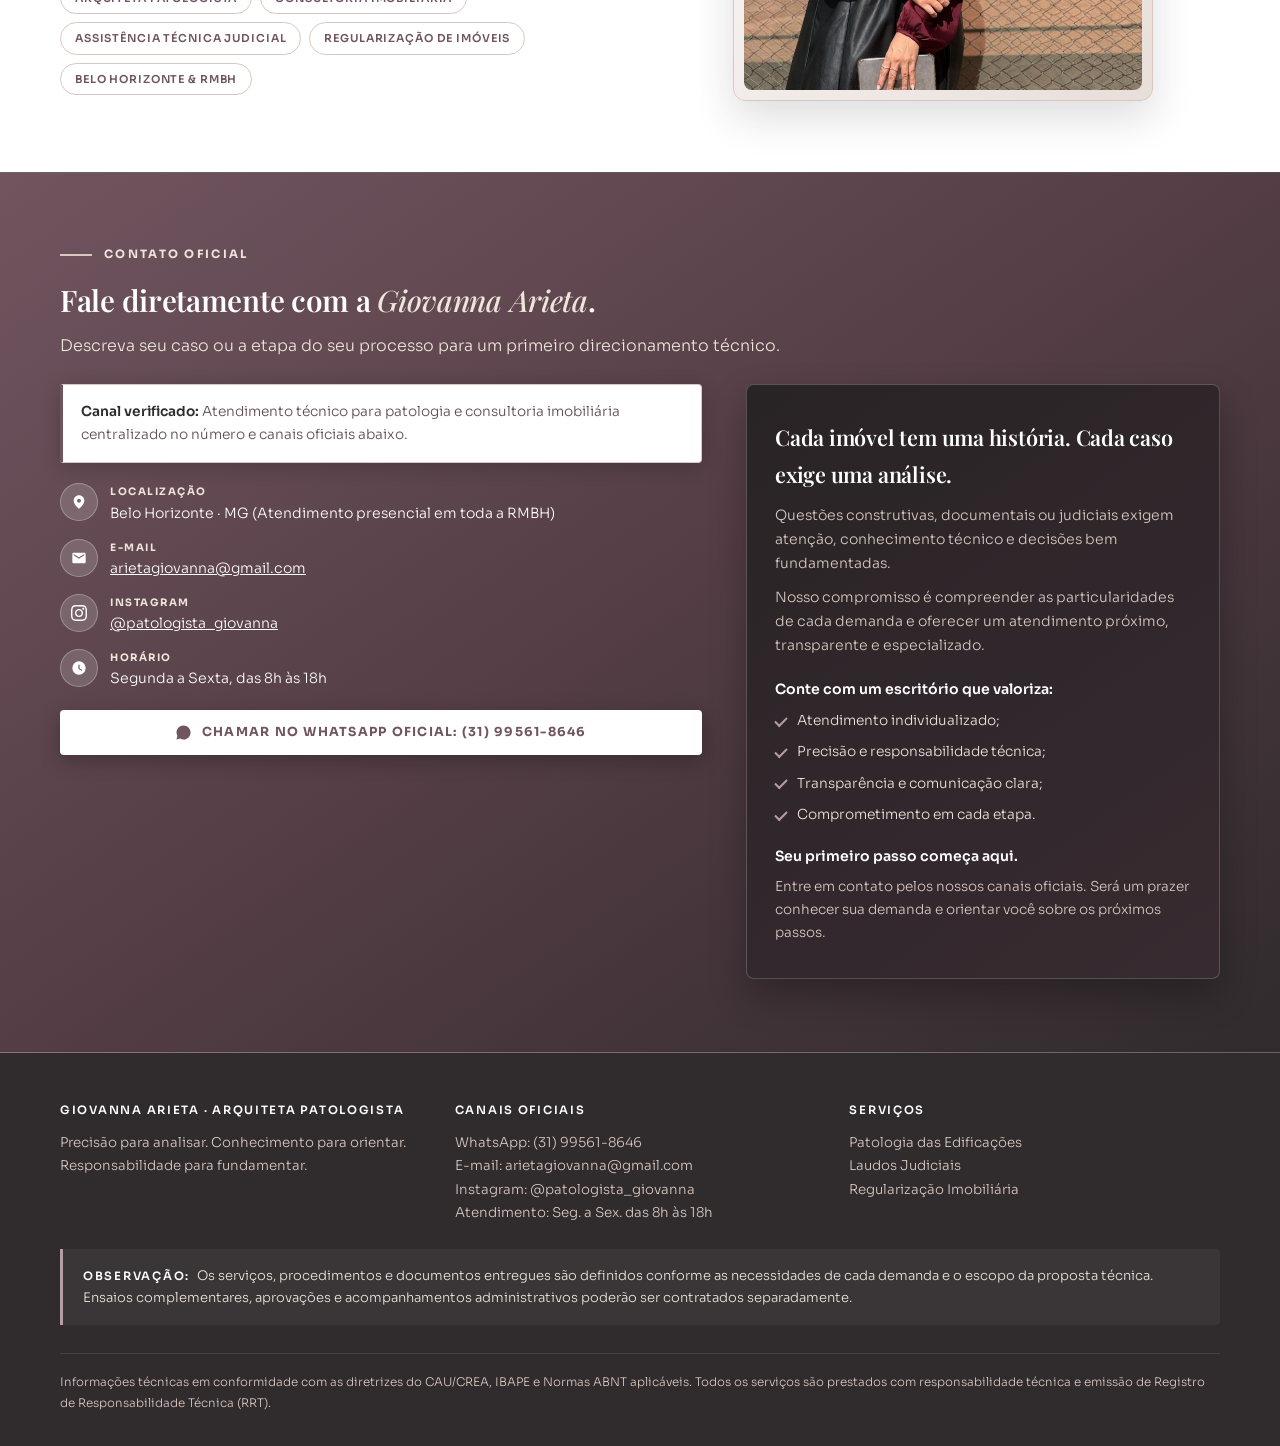
==== commit 57ed65cc: "feat: foto de blusa roxa na secao Sobre, areas com checkmarks na hero e proporcao do card ajustada" ====
--- a/index.html
+++ b/index.html
@@ -60,6 +60,30 @@
         
         <p class="hero-sub-slogan">Atuação especializada em serviços técnicos de arquitetura, com foco em investigação de manifestações patológicas, elaboração de laudos, pareceres técnicos e regularização imobiliária.</p>
         
+        <!-- Áreas de Atuação com marcação de check na mesma ordem das abas -->
+        <ul class="hero-areas-check">
+          <li>
+            <span class="hero-check-ico">✓</span>
+            <div>
+              <strong>1. Patologia e Diagnóstico</strong>
+              <p>Inspeção predial, recebimento de obras, trincas, fissuras, infiltrações e avaliação estrutural.</p>
+            </div>
+          </li>
+          <li>
+            <span class="hero-check-ico">✓</span>
+            <div>
+              <strong>2. Laudos Judiciais</strong>
+              <p>Perícias técnicas, assistência técnica judicial, auditoria de obras e pareceres fundamentados.</p>
+            </div>
+          </li>
+          <li>
+            <span class="hero-check-ico">✓</span>
+            <div>
+              <strong>3. Regularização Imobiliária</strong>
+              <p>Usucapião, retificação de área, desmembramento, remembramento e habite-se.</p>
+            </div>
+          </li>
+        </ul>
         <p class="lead">Combinando rigor investigativo a uma visão técnica e imobiliária integrada, cada laudo é estruturado para esclarecer a verdade dos fatos, mensurar riscos e garantir respaldo definitivo ao seu patrimônio.</p>
 
         <div class="hero-acoes">
@@ -415,59 +439,59 @@
           </div>
 
           <div class="portfolio-aba-grid">
-            <!-- Caso Judicial 1 -->
+            <!-- Caso Judicial 1: Infração Urbanística / B. Santo André -->
             <article class="card-caso-imob">
               <div class="card-caso-thumb">
-                <img src="assets/judicial_1.jpg" alt="Assistência Técnica Judicial em Vícios Construtivos" loading="lazy">
-                <span class="card-caso-tag">Perícia Judicial</span>
+                <img src="assets/judicial_infracao_santo_andre.jpg" alt="Laudo Judicial de Infração Urbanística / B. Santo André" loading="lazy">
+                <span class="card-caso-tag">Infração Urbanística</span>
               </div>
               <div class="card-caso-corpo">
                 <div class="card-caso-local">
                   <svg viewBox="0 0 24 24"><path d="M12 2C8.13 2 5 5.13 5 9c0 5.25 7 13 7 13s7-7.75 7-13c0-3.87-3.13-7-7-7zm0 9.5c-1.38 0-2.5-1.12-2.5-2.5s1.12-2.5 2.5-2.5 2.5 1.12 2.5 2.5-1.12 2.5-2.5 2.5z"/></svg>
-                  <span>Comarca de Belo Horizonte &middot; TJMG</span>
-                </div>
-                <h3 class="card-caso-titulo">Ação de Produção Antecipada de Provas</h3>
-                <p class="card-caso-detalhe">Assistência Técnica Judicial + Parecer Crítico Construtivo</p>
+                  <span>B. Santo André &middot; Belo Horizonte / MG</span>
+                </div>
+                <h3 class="card-caso-titulo">Laudo Judicial de Infração Urbanística / B. Santo André</h3>
+                <p class="card-caso-detalhe">Perícia Judicial de Infração Urbanística e Desconformidades</p>
                 <div class="card-caso-rodape">
                   <span class="card-caso-status"><span class="card-caso-status-dot"></span>Concluído &middot; Laudo Entregue</span>
                 </div>
               </div>
             </article>
 
-            <!-- Caso Judicial 2 -->
+            <!-- Caso Judicial 2: Evidence Mall / B. Buritis -->
             <article class="card-caso-imob">
               <div class="card-caso-thumb">
-                <img src="assets/judicial_2.jpg" alt="Auditoria Técnica de Obras e Pareceres Judiciais" loading="lazy">
-                <span class="card-caso-tag">Auditoria de Obras</span>
+                <img src="assets/judicial_evidence_mall.jpg" alt="Evidence Mall / B. Buritis / Parecer Técnico de Muro de Arrimo" loading="lazy">
+                <span class="card-caso-tag">Parecer Técnico</span>
               </div>
               <div class="card-caso-corpo">
                 <div class="card-caso-local">
                   <svg viewBox="0 0 24 24"><path d="M12 2C8.13 2 5 5.13 5 9c0 5.25 7 13 7 13s7-7.75 7-13c0-3.87-3.13-7-7-7zm0 9.5c-1.38 0-2.5-1.12-2.5-2.5s1.12-2.5 2.5-2.5 2.5 1.12 2.5 2.5-1.12 2.5-2.5 2.5z"/></svg>
-                  <span>Comarca de Nova Lima / RMBH &middot; TJMG</span>
-                </div>
-                <h3 class="card-caso-titulo">Perícia Cautelar de Vícios Construtivos</h3>
-                <p class="card-caso-detalhe">Elaboração de Quesitos Técnicos + Parecer Conclusivo</p>
+                  <span>B. Buritis &middot; Belo Horizonte / MG</span>
+                </div>
+                <h3 class="card-caso-titulo">Evidence Mall / B. Buritis / Parecer Técnico de Muro de Arrimo</h3>
+                <p class="card-caso-detalhe">Parecer Técnico e Diagnóstico de Estabilidade Estrutural</p>
                 <div class="card-caso-rodape">
-                  <span class="card-caso-status"><span class="card-caso-status-dot"></span>Concluído &middot; Laudo Entregue</span>
+                  <span class="card-caso-status"><span class="card-caso-status-dot"></span>Concluído &middot; Parecer Emitido</span>
                 </div>
               </div>
             </article>
 
-            <!-- Caso Judicial 3 -->
+            <!-- Caso Judicial 3: Obra Inacabada / B. Ouro Preto -->
             <article class="card-caso-imob">
               <div class="card-caso-thumb">
-                <img src="assets/patologia_obra.jpg" alt="Assistência Técnica em Obras e Arbitragem" loading="lazy">
-                <span class="card-caso-tag">Assistência Técnica</span>
+                <img src="assets/judicial_obra_ouro_preto.jpg" alt="Obra Inacabada / B. Ouro Preto / Laudo de Recebimento de Obra Inacabada + Laudo de Levantamento Orçamentário" loading="lazy">
+                <span class="card-caso-tag">Obra Inacabada</span>
               </div>
               <div class="card-caso-corpo">
                 <div class="card-caso-local">
                   <svg viewBox="0 0 24 24"><path d="M12 2C8.13 2 5 5.13 5 9c0 5.25 7 13 7 13s7-7.75 7-13c0-3.87-3.13-7-7-7zm0 9.5c-1.38 0-2.5-1.12-2.5-2.5s1.12-2.5 2.5-2.5 2.5 1.12 2.5 2.5-1.12 2.5-2.5 2.5z"/></svg>
-                  <span>Contagem &middot; Região Metropolitana / MG</span>
-                </div>
-                <h3 class="card-caso-titulo">Auditoria Técnica de Desvios Contratuais</h3>
-                <p class="card-caso-detalhe">Apuração Pericial de Danos e Inconformidades Executivas</p>
+                  <span>B. Ouro Preto &middot; Belo Horizonte / MG</span>
+                </div>
+                <h3 class="card-caso-titulo">Obra Inacabada / B. Ouro Preto / Laudo de Recebimento de Obra Inacabada + Laudo de Levantamento Orçamentário</h3>
+                <p class="card-caso-detalhe">Recebimento Pericial de Obra Inacabada e Orçamento de Conclusão</p>
                 <div class="card-caso-rodape">
-                  <span class="card-caso-status"><span class="card-caso-status-dot"></span>Concluído &middot; Laudo Entregue</span>
+                  <span class="card-caso-status"><span class="card-caso-status-dot"></span>Concluído &middot; Laudos Entregues</span>
                 </div>
               </div>
             </article>
@@ -573,7 +597,7 @@
             <!-- Imóvel 1: Padre Eustáquio -->
             <article class="card-caso-imob">
               <div class="card-caso-thumb">
-                <img src="assets/imob_padre_eustaquio.jpg" alt="Regularização e Usucapião no Bairro Padre Eustáquio" loading="lazy">
+                <img src="assets/imob_padre_eustaquio.jpg" alt="Usucapião B. Padre Eustáquio / BH" loading="lazy">
                 <span class="card-caso-tag">Usucapião</span>
               </div>
               <div class="card-caso-corpo">
@@ -581,8 +605,8 @@
                   <svg viewBox="0 0 24 24"><path d="M12 2C8.13 2 5 5.13 5 9c0 5.25 7 13 7 13s7-7.75 7-13c0-3.87-3.13-7-7-7zm0 9.5c-1.38 0-2.5-1.12-2.5-2.5s1.12-2.5 2.5-2.5 2.5 1.12 2.5 2.5-1.12 2.5-2.5 2.5z"/></svg>
                   <span>B. Padre Eustáquio &middot; Belo Horizonte / MG</span>
                 </div>
-                <h3 class="card-caso-titulo">Regularização Fundiária &amp; Usucapião</h3>
-                <p class="card-caso-detalhe">Levantamento Planimétrico + SIRGAS 2000 + Memorial</p>
+                <h3 class="card-caso-titulo">Usucapião B. Padre Eustáquio / BH</h3>
+                <p class="card-caso-detalhe">Levantamento Planialtimétrico Cadastral + Memorial Descritivo</p>
                 <div class="card-caso-rodape">
                   <span class="card-caso-status"><span class="card-caso-status-dot"></span>Concluído &middot; Laudo Entregue</span>
                 </div>
@@ -592,16 +616,16 @@
             <!-- Imóvel 2: Nova Cachoeirinha -->
             <article class="card-caso-imob">
               <div class="card-caso-thumb">
-                <img src="assets/imob_nova_cachoeirinha.jpg" alt="Retificação de Área no Bairro Nova Cachoeirinha" loading="lazy">
-                <span class="card-caso-tag">Retificação de Área</span>
+                <img src="assets/imob_nova_cachoeirinha.jpg" alt="Usucapião de Edificação Multifamiliar B. Nova Cachoeirinha" loading="lazy">
+                <span class="card-caso-tag">Usucapião Multifamiliar</span>
               </div>
               <div class="card-caso-corpo">
                 <div class="card-caso-local">
                   <svg viewBox="0 0 24 24"><path d="M12 2C8.13 2 5 5.13 5 9c0 5.25 7 13 7 13s7-7.75 7-13c0-3.87-3.13-7-7-7zm0 9.5c-1.38 0-2.5-1.12-2.5-2.5s1.12-2.5 2.5-2.5 2.5 1.12 2.5 2.5-1.12 2.5-2.5 2.5z"/></svg>
                   <span>B. Nova Cachoeirinha &middot; Belo Horizonte / MG</span>
                 </div>
-                <h3 class="card-caso-titulo">Retificação de Matrícula Cartorial</h3>
-                <p class="card-caso-detalhe">Adequação Técnica de Dimensões Reais de Lote</p>
+                <h3 class="card-caso-titulo">Usucapião de Edificação Multifamiliar B. Nova Cachoeirinha</h3>
+                <p class="card-caso-detalhe">Levantamento Arquitetônico Cadastral e Divisão de Unidades</p>
                 <div class="card-caso-rodape">
                   <span class="card-caso-status"><span class="card-caso-status-dot"></span>Concluído &middot; Laudo Entregue</span>
                 </div>
@@ -611,16 +635,16 @@
             <!-- Imóvel 3: Sete Lagoas -->
             <article class="card-caso-imob">
               <div class="card-caso-thumb">
-                <img src="assets/imob_sete_lagoas.jpg" alt="Desmembramento e Habite-se em Sete Lagoas" loading="lazy">
-                <span class="card-caso-tag">Habite-se &amp; Divisão</span>
+                <img src="assets/imob_sete_lagoas.jpg" alt="Avaliação Mercadológica Sete Lagoas / MG" loading="lazy">
+                <span class="card-caso-tag">Avaliação Mercadológica</span>
               </div>
               <div class="card-caso-corpo">
                 <div class="card-caso-local">
                   <svg viewBox="0 0 24 24"><path d="M12 2C8.13 2 5 5.13 5 9c0 5.25 7 13 7 13s7-7.75 7-13c0-3.87-3.13-7-7-7zm0 9.5c-1.38 0-2.5-1.12-2.5-2.5s1.12-2.5 2.5-2.5 2.5 1.12 2.5 2.5-1.12 2.5-2.5 2.5z"/></svg>
                   <span>Sete Lagoas / MG</span>
                 </div>
-                <h3 class="card-caso-titulo">Estudo de Desmembramento e Habite-se</h3>
-                <p class="card-caso-detalhe">Aprovação Técnica Municipal e Registro Cartorial</p>
+                <h3 class="card-caso-titulo">Avaliação Mercadológica Sete Lagoas / MG</h3>
+                <p class="card-caso-detalhe">Determinação Técnica de Valor de Mercado com Amostragem Estatística</p>
                 <div class="card-caso-rodape">
                   <span class="card-caso-status"><span class="card-caso-status-dot"></span>Concluído &middot; Laudo Entregue</span>
                 </div>
@@ -694,9 +718,9 @@
       </div>
 
       <div class="reveal-right">
-        <!-- Foto única com moldura sofisticada, limpa e elegante conforme orientação do cliente -->
+        <!-- Foto única com moldura sofisticada: foto de blusa roxa e capacete na obra -->
         <div class="sobre-foto-moldura">
-          <img src="assets/patologia_parede.jpg" alt="Giovanna Arieta - Arquiteta Patologista em inspeção técnica" loading="lazy">
+          <img src="assets/patologia_capacete.jpg" alt="Giovanna Arieta - Arquiteta Patologista em inspeção técnica de obra" loading="lazy">
         </div>
       </div>
     </div>
--- a/style.css
+++ b/style.css
@@ -436,33 +436,61 @@
   max-width: 480px;
 }
 
-.hero-prova {
+/* Lista de Áreas de Atuação com Checks na Hero */
+.hero-areas-check {
   list-style: none;
   display: flex;
-  flex-wrap: wrap;
-  gap: 8px 18px;
-  margin: 16px 0;
+  flex-direction: column;
+  gap: 12px;
+  margin: 22px 0 24px 0;
   padding: 0;
 }
 
-.hero-prova li {
-  position: relative;
-  padding-left: 18px;
-  font-size: 0.8rem;
-  font-weight: 600;
+.hero-areas-check li {
+  display: flex;
+  align-items: flex-start;
+  gap: 12px;
+  background: rgba(255, 255, 255, 0.75);
+  border: 1px solid var(--bege-rosado);
+  border-radius: 8px;
+  padding: 12px 16px;
+  transition: transform 0.2s ease, border-color 0.2s ease, box-shadow 0.2s ease;
+}
+
+.hero-areas-check li:hover {
+  transform: translateX(4px);
+  border-color: var(--malva-original);
+  box-shadow: 0 4px 14px rgba(112, 85, 95, 0.08);
+}
+
+.hero-check-ico {
+  width: 22px;
+  height: 22px;
+  border-radius: 50%;
+  background: var(--malva-original);
+  color: #ffffff;
+  display: inline-flex;
+  align-items: center;
+  justify-content: center;
+  font-size: 0.75rem;
+  font-weight: 700;
+  flex: none;
+  margin-top: 1px;
+}
+
+.hero-areas-check li strong {
+  display: block;
+  font-size: 0.94rem;
   color: var(--grafite);
-}
-
-.hero-prova li::before {
-  content: "";
-  position: absolute;
-  left: 0;
-  top: 0.4em;
-  width: 9px;
-  height: 5px;
-  border-left: 2px solid var(--malva-original);
-  border-bottom: 2px solid var(--malva-original);
-  transform: rotate(-45deg);
+  font-weight: 700;
+  margin-bottom: 2px;
+}
+
+.hero-areas-check li p {
+  font-size: 0.83rem;
+  color: var(--texto-suave);
+  line-height: 1.45;
+  margin: 0;
 }
 
 .hero-nota {
@@ -472,25 +500,34 @@
   line-height: 1.6;
 }
 
-/* Card Visual Hero */
+/* Card Visual Hero - Ajustado para harmonizar altura e proporção */
+.hero-visual {
+  display: flex;
+  justify-content: center;
+  align-items: flex-start;
+}
+
 .perfil-card-clean {
   background: #ffffff;
   border: 1px solid var(--bege-rosado);
   border-radius: 8px;
   overflow: hidden;
   box-shadow: var(--sombra-card);
+  width: 100%;
+  max-width: 430px;
 }
 
 .perfil-foto-clean-wrap {
   position: relative;
   background: var(--bege-champagne);
-  max-height: 480px;
+  max-height: 380px;
   overflow: hidden;
 }
 
 .perfil-foto-clean {
   width: 100%;
   height: 100%;
+  aspect-ratio: 4/4.3;
   object-fit: cover;
   object-position: center 20%;
   transition: transform 0.4s ease;
@@ -501,7 +538,7 @@
 }
 
 .perfil-info-clean {
-  padding: 24px;
+  padding: 20px 22px;
 }
 
 .perfil-cargo-clean {
@@ -515,16 +552,16 @@
 }
 
 .perfil-nome-clean {
-  font-size: 1.45rem;
+  font-size: 1.35rem;
   color: var(--grafite);
-  margin-bottom: 8px;
+  margin-bottom: 6px;
 }
 
 .perfil-resumo-clean {
-  font-size: 0.88rem;
+  font-size: 0.85rem;
   color: var(--texto-suave);
   font-weight: 300;
-  line-height: 1.6;
+  line-height: 1.55;
 }
 
 /* ========================================================
@@ -1802,7 +1839,7 @@
     position: relative;
   }
   .ct-lado-box {
-    margin-top: -115px; /* Sobe o texto da direita para cima alinhando ao topo da seção */
+    margin-top: 0;
   }
   .pilares-grid {
     grid-template-columns: repeat(4, 1fr);
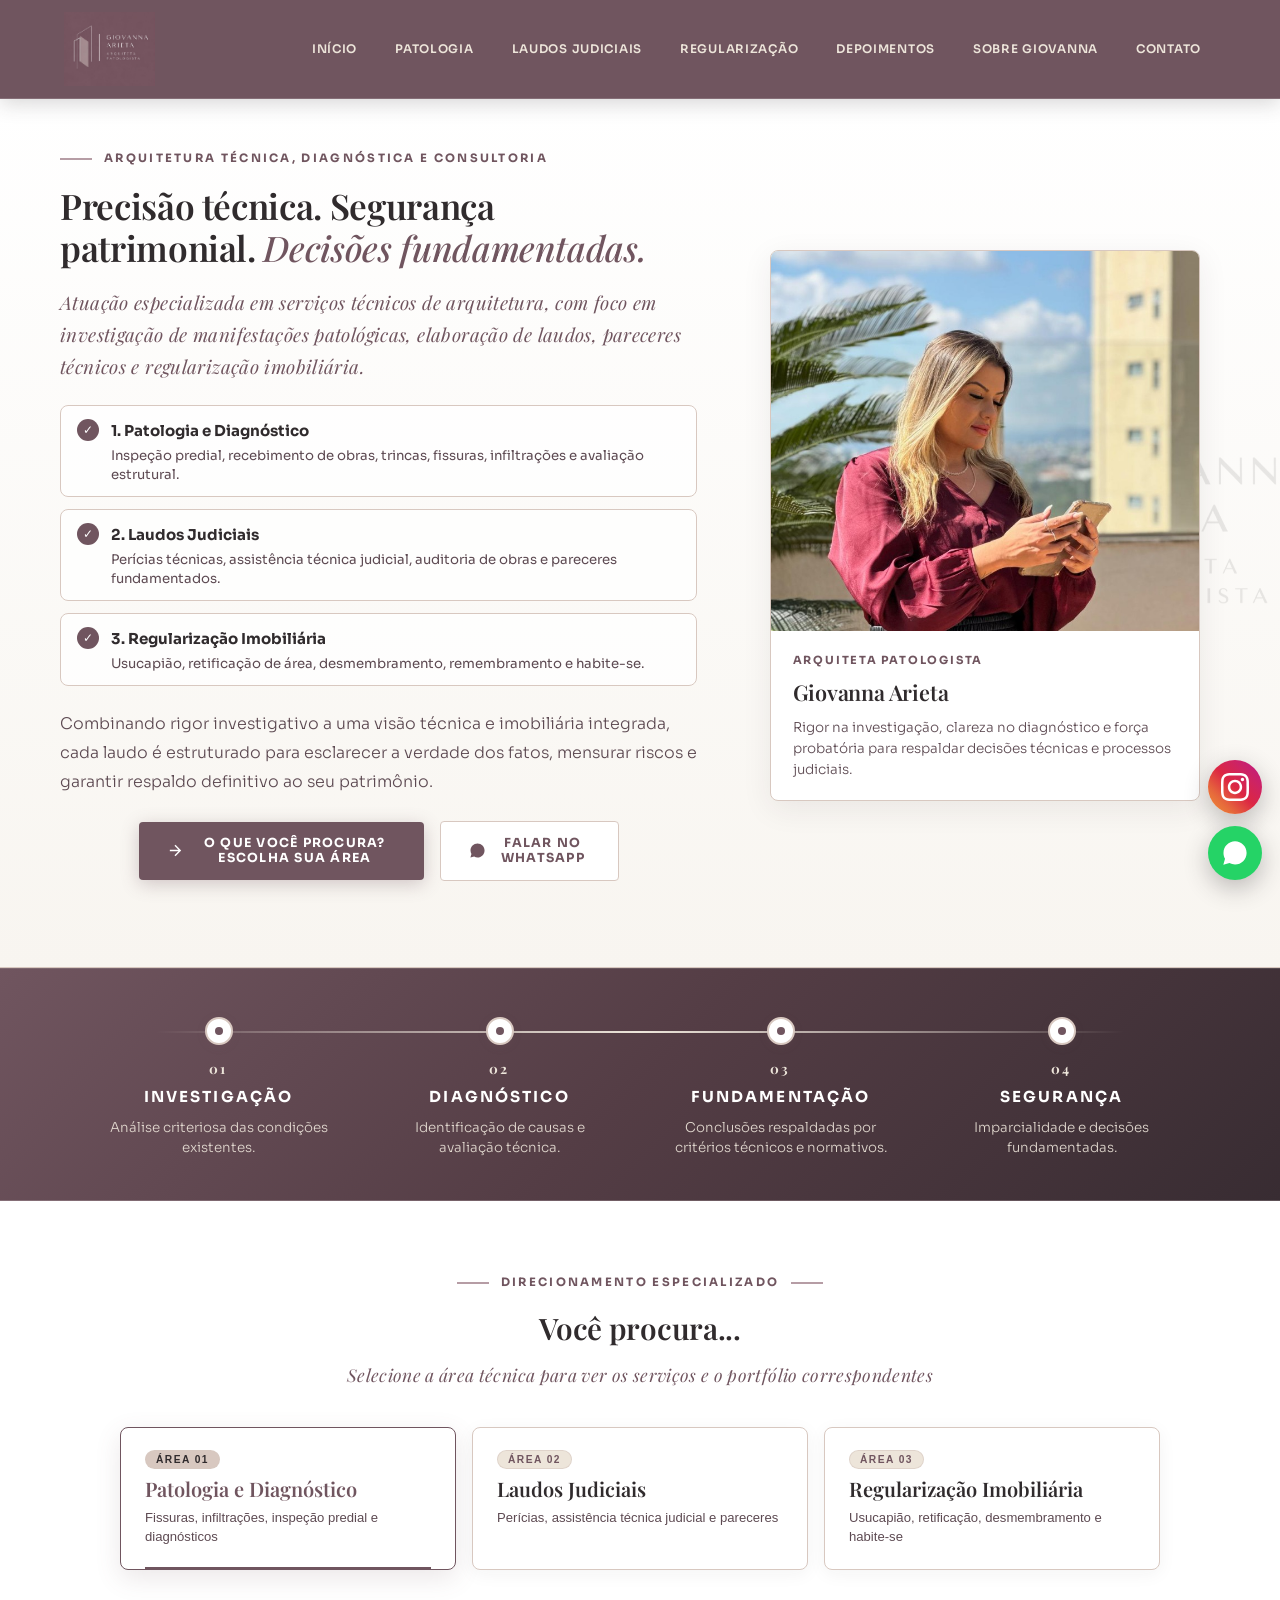
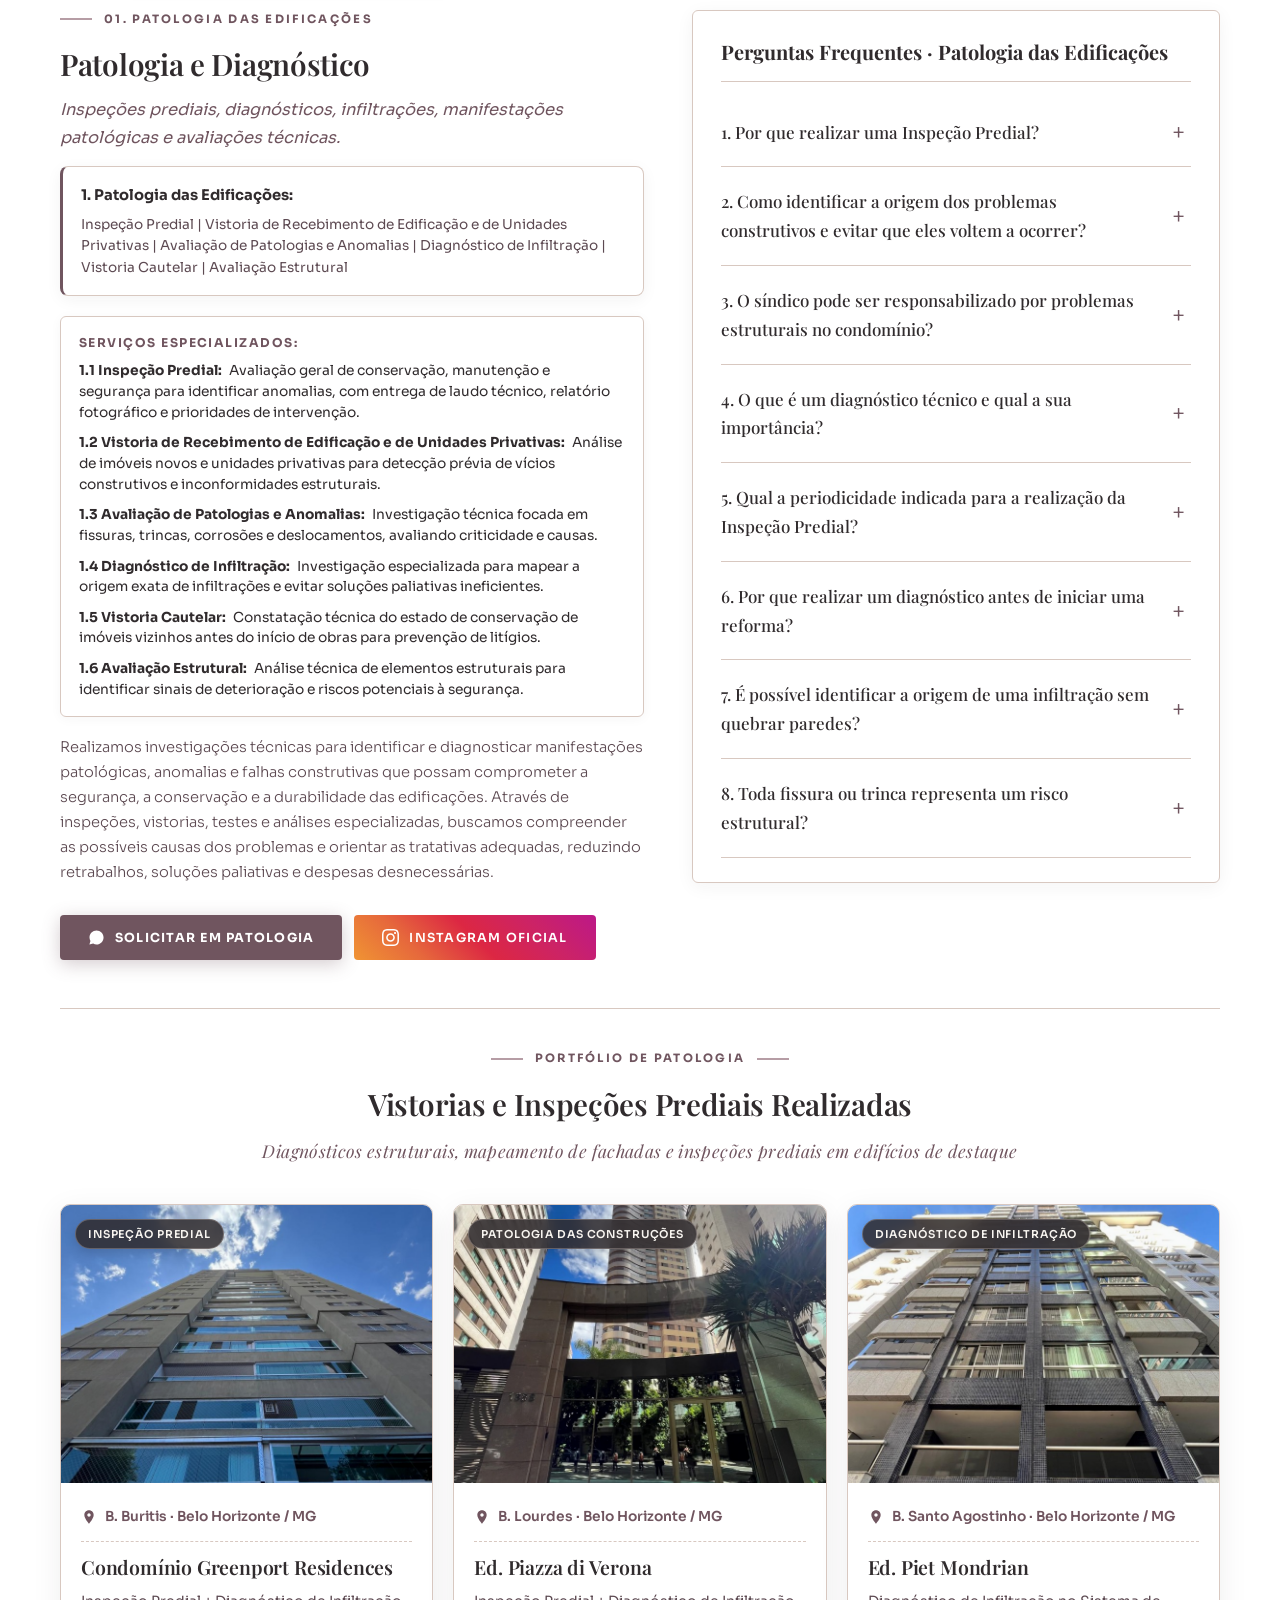
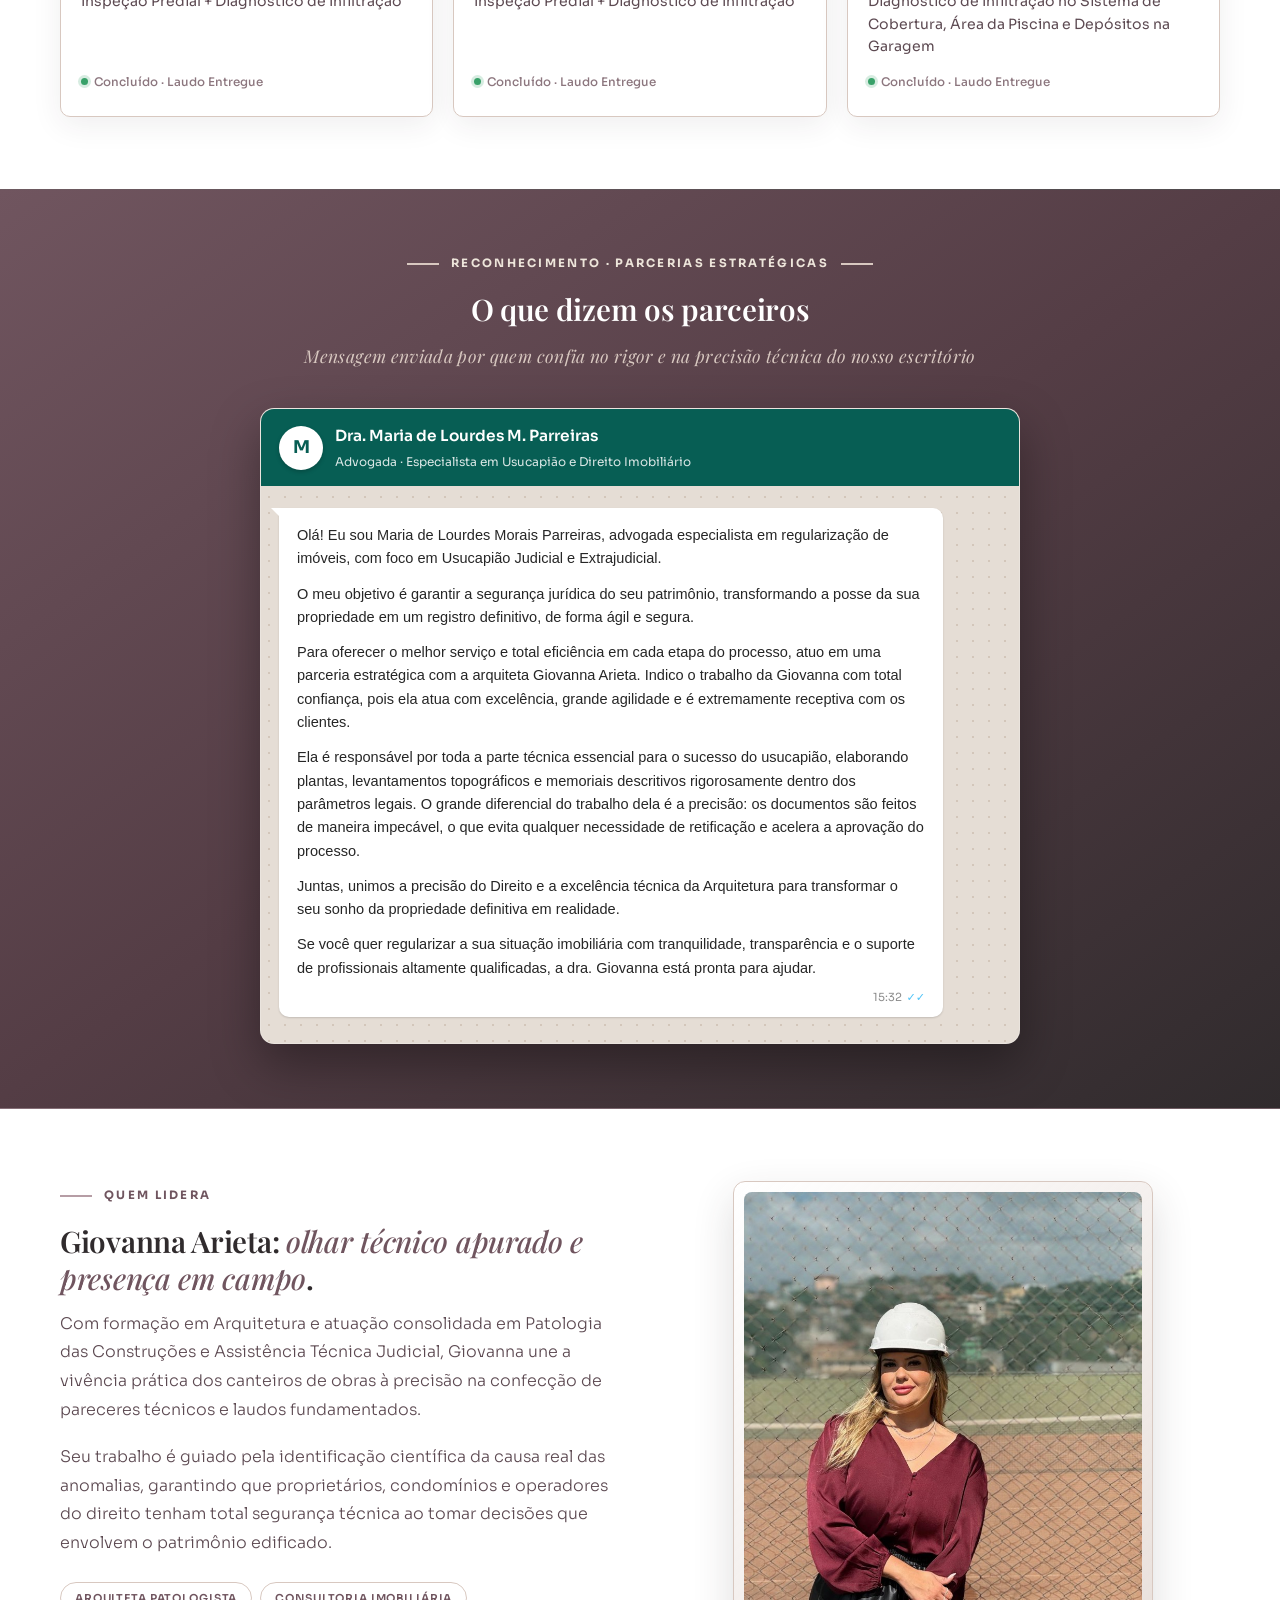
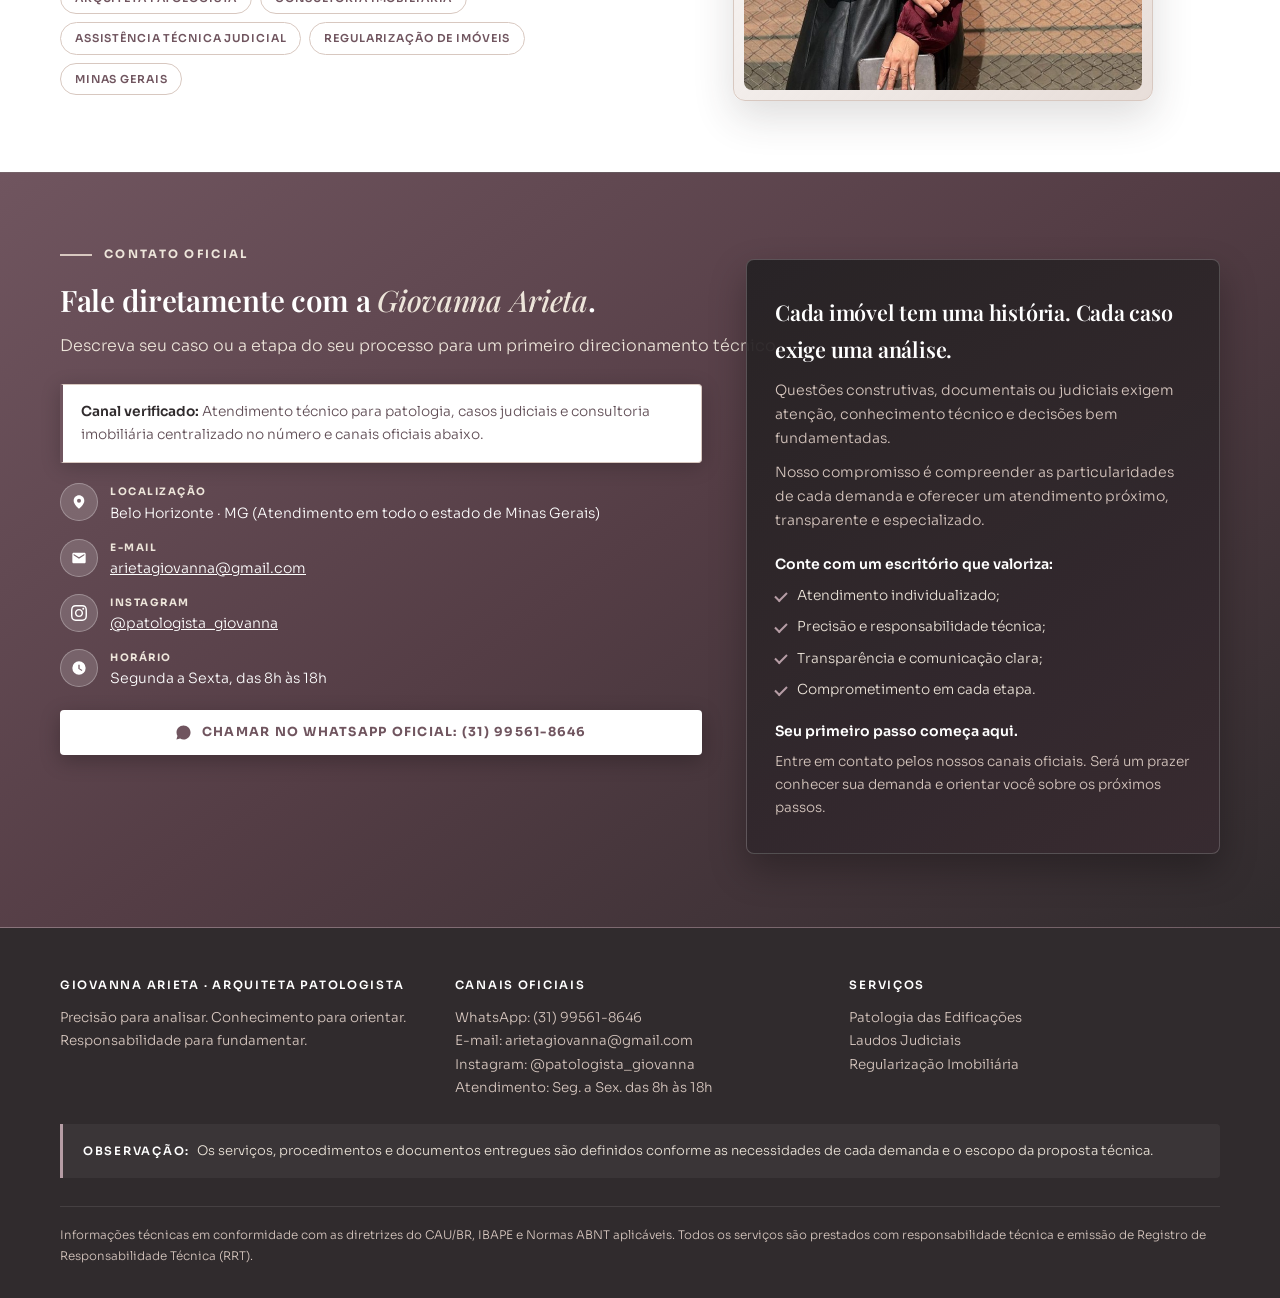
==== commit fb5e96dd: "feat: expandir FAQs de patologia e laudos judiciais, alinhar box de contato, atualizar canal verific" ====
--- a/index.html
+++ b/index.html
@@ -254,27 +254,42 @@
             <h4 class="painel-faq-titulo">Perguntas Frequentes &middot; Patologia das Edificações</h4>
             
             <details class="faq">
-              <summary>1. O que é um diagnóstico técnico e qual a sua importância?</summary>
+              <summary>1. Por que realizar uma Inspeção Predial?</summary>
+              <div class="faq-c">A Inspeção Predial permite identificar anomalias, falhas de manutenção e possíveis riscos à segurança da edificação. Sua realização contribui para prevenir acidentes, evitar gastos elevados com reparos emergenciais, preservar o patrimônio e orientar as manutenções necessárias, prolongando a vida útil do imóvel.</div>
+            </details>
+
+            <details class="faq">
+              <summary>2. Como identificar a origem dos problemas construtivos e evitar que eles voltem a ocorrer?</summary>
+              <div class="faq-c">Por meio de inspeções, diagnósticos e avaliações técnicas, investigamos as causas de manifestações patológicas, como infiltrações, fissuras, trincas, corrosões e falhas estruturais. Nosso objetivo é identificar a origem dos problemas e orientar soluções técnicas adequadas, evitando reparos paliativos, gastos desnecessários e a reincidência das manifestações.</div>
+            </details>
+
+            <details class="faq">
+              <summary>3. O síndico pode ser responsabilizado por problemas estruturais no condomínio?</summary>
+              <div class="faq-c">O síndico possui responsabilidades relacionadas à conservação e segurança das áreas comuns. A omissão diante de problemas conhecidos ou riscos identificados pode resultar em responsabilização, conforme as circunstâncias do caso. A realização de inspeções e o planejamento das manutenções contribuem para uma gestão preventiva e segura.</div>
+            </details>
+
+            <details class="faq">
+              <summary>4. O que é um diagnóstico técnico e qual a sua importância?</summary>
               <div class="faq-c">O diagnóstico técnico consiste na investigação das manifestações patológicas de uma edificação, buscando identificar suas possíveis origens, causas e mecanismos de ocorrência. Por meio de inspeções, análises e ensaios específicos, é possível orientar intervenções adequadas, evitando soluções paliativas, retrabalhos e gastos desnecessários.</div>
             </details>
 
             <details class="faq">
-              <summary>2. Qual a periodicidade indicada para a realização da Inspeção Predial?</summary>
+              <summary>5. Qual a periodicidade indicada para a realização da Inspeção Predial?</summary>
               <div class="faq-c">A periodicidade da Inspeção Predial deve considerar a idade, as características, o estado de conservação e as condições de uso da edificação, além das exigências legais aplicáveis ao município. Inspeções periódicas permitem identificar anomalias, avaliar riscos e orientar ações de manutenção preventiva e corretiva.</div>
             </details>
 
             <details class="faq">
-              <summary>3. Por que realizar um diagnóstico antes de iniciar uma reforma?</summary>
+              <summary>6. Por que realizar um diagnóstico antes de iniciar uma reforma?</summary>
               <div class="faq-c">O diagnóstico permite identificar as causas dos problemas antes da execução de intervenções. Dessa forma, é possível direcionar os serviços necessários, evitar reparos inadequados e reduzir o risco de reincidência das manifestações patológicas.</div>
             </details>
 
             <details class="faq">
-              <summary>4. É possível identificar a origem de uma infiltração sem quebrar paredes?</summary>
+              <summary>7. É possível identificar a origem de uma infiltração sem quebrar paredes?</summary>
               <div class="faq-c">Sim. Dependendo das características da manifestação, podem ser utilizados ensaios e equipamentos específicos que permitem investigar a origem da infiltração por métodos não destrutivos ou minimamente invasivos, reduzindo intervenções desnecessárias.</div>
             </details>
 
             <details class="faq">
-              <summary>5. Toda fissura ou trinca representa um risco estrutural?</summary>
+              <summary>8. Toda fissura ou trinca representa um risco estrutural?</summary>
               <div class="faq-c">Não necessariamente. Fissuras e trincas podem apresentar diferentes origens e níveis de gravidade. Uma avaliação técnica permite investigar suas características, possíveis causas e evolução, identificando a necessidade de monitoramento ou intervenção.</div>
             </details>
           </div>
@@ -427,6 +442,11 @@
               <summary>6. Um laudo técnico garante o resultado favorável de uma ação judicial?</summary>
               <div class="faq-c">Não. O laudo técnico fornece elementos fundamentados que podem contribuir para o esclarecimento dos fatos, mas a decisão judicial depende da análise do conjunto de provas e dos aspectos jurídicos envolvidos no processo.</div>
             </details>
+
+            <details class="faq">
+              <summary>7. O que é uma Produção Antecipada de Provas e quando ela é necessária?</summary>
+              <div class="faq-c">A Produção Antecipada de Provas é um procedimento judicial que permite documentar e preservar evidências antes de uma eventual ação principal. É especialmente importante quando existem riscos de alteração, deterioração ou desaparecimento das condições de um imóvel, garantindo o registro técnico dos fatos para utilização futura.</div>
+            </details>
           </div>
         </div>
 
@@ -713,7 +733,7 @@
           <span class="chip">Consultoria Imobiliária</span>
           <span class="chip">Assistência Técnica Judicial</span>
           <span class="chip">Regularização de Imóveis</span>
-          <span class="chip">Belo Horizonte &amp; RMBH</span>
+          <span class="chip">Minas Gerais</span>
         </div>
       </div>
 
@@ -738,7 +758,7 @@
       <div class="ct-grid">
         <div class="reveal-left">
           <div class="aviso">
-            <b>Canal verificado:</b> Atendimento técnico para patologia e consultoria imobiliária centralizado no número e canais oficiais abaixo.
+            <b>Canal verificado:</b> Atendimento técnico para patologia, casos judiciais e consultoria imobiliária centralizado no número e canais oficiais abaixo.
           </div>
 
           <div class="infos-contato-row">
@@ -746,7 +766,7 @@
               <div class="info-ico"><svg viewBox="0 0 24 24"><path d="M12 2C7.6 2 4 5.6 4 10c0 5.5 8 12 8 12s8-6.5 8-12c0-4.4-3.6-8-8-8Zm0 11a3 3 0 1 1 0-6 3 3 0 0 1 0 6Z"/></svg></div>
               <div class="info-tx">
                 <span>Localização</span>
-                <p>Belo Horizonte &middot; MG (Atendimento presencial em toda a RMBH)</p>
+                <p>Belo Horizonte &middot; MG (Atendimento em todo o estado de Minas Gerais)</p>
               </div>
             </div>
             <div class="info-item">
@@ -825,10 +845,10 @@
         </p>
       </div>
       <div class="rod-observacao">
-        <strong>Observação:</strong> Os serviços, procedimentos e documentos entregues são definidos conforme as necessidades de cada demanda e o escopo da proposta técnica. Ensaios complementares, aprovações e acompanhamentos administrativos poderão ser contratados separadamente.
+        <strong>Observação:</strong> Os serviços, procedimentos e documentos entregues são definidos conforme as necessidades de cada demanda e o escopo da proposta técnica.
       </div>
       <div class="rod-legal">
-        Informações técnicas em conformidade com as diretrizes do CAU/CREA, IBAPE e Normas ABNT aplicáveis. Todos os serviços são prestados com responsabilidade técnica e emissão de Registro de Responsabilidade Técnica (RRT).
+        Informações técnicas em conformidade com as diretrizes do CAU/BR, IBAPE e Normas ABNT aplicáveis. Todos os serviços são prestados com responsabilidade técnica e emissão de Registro de Responsabilidade Técnica (RRT).
       </div>
     </div>
   </footer>
--- a/style.css
+++ b/style.css
@@ -1839,7 +1839,7 @@
     position: relative;
   }
   .ct-lado-box {
-    margin-top: 0;
+    margin-top: -125px; /* Sobe a coluna da direita para alinhar ao cabeçalho da seção de contato */
   }
   .pilares-grid {
     grid-template-columns: repeat(4, 1fr);
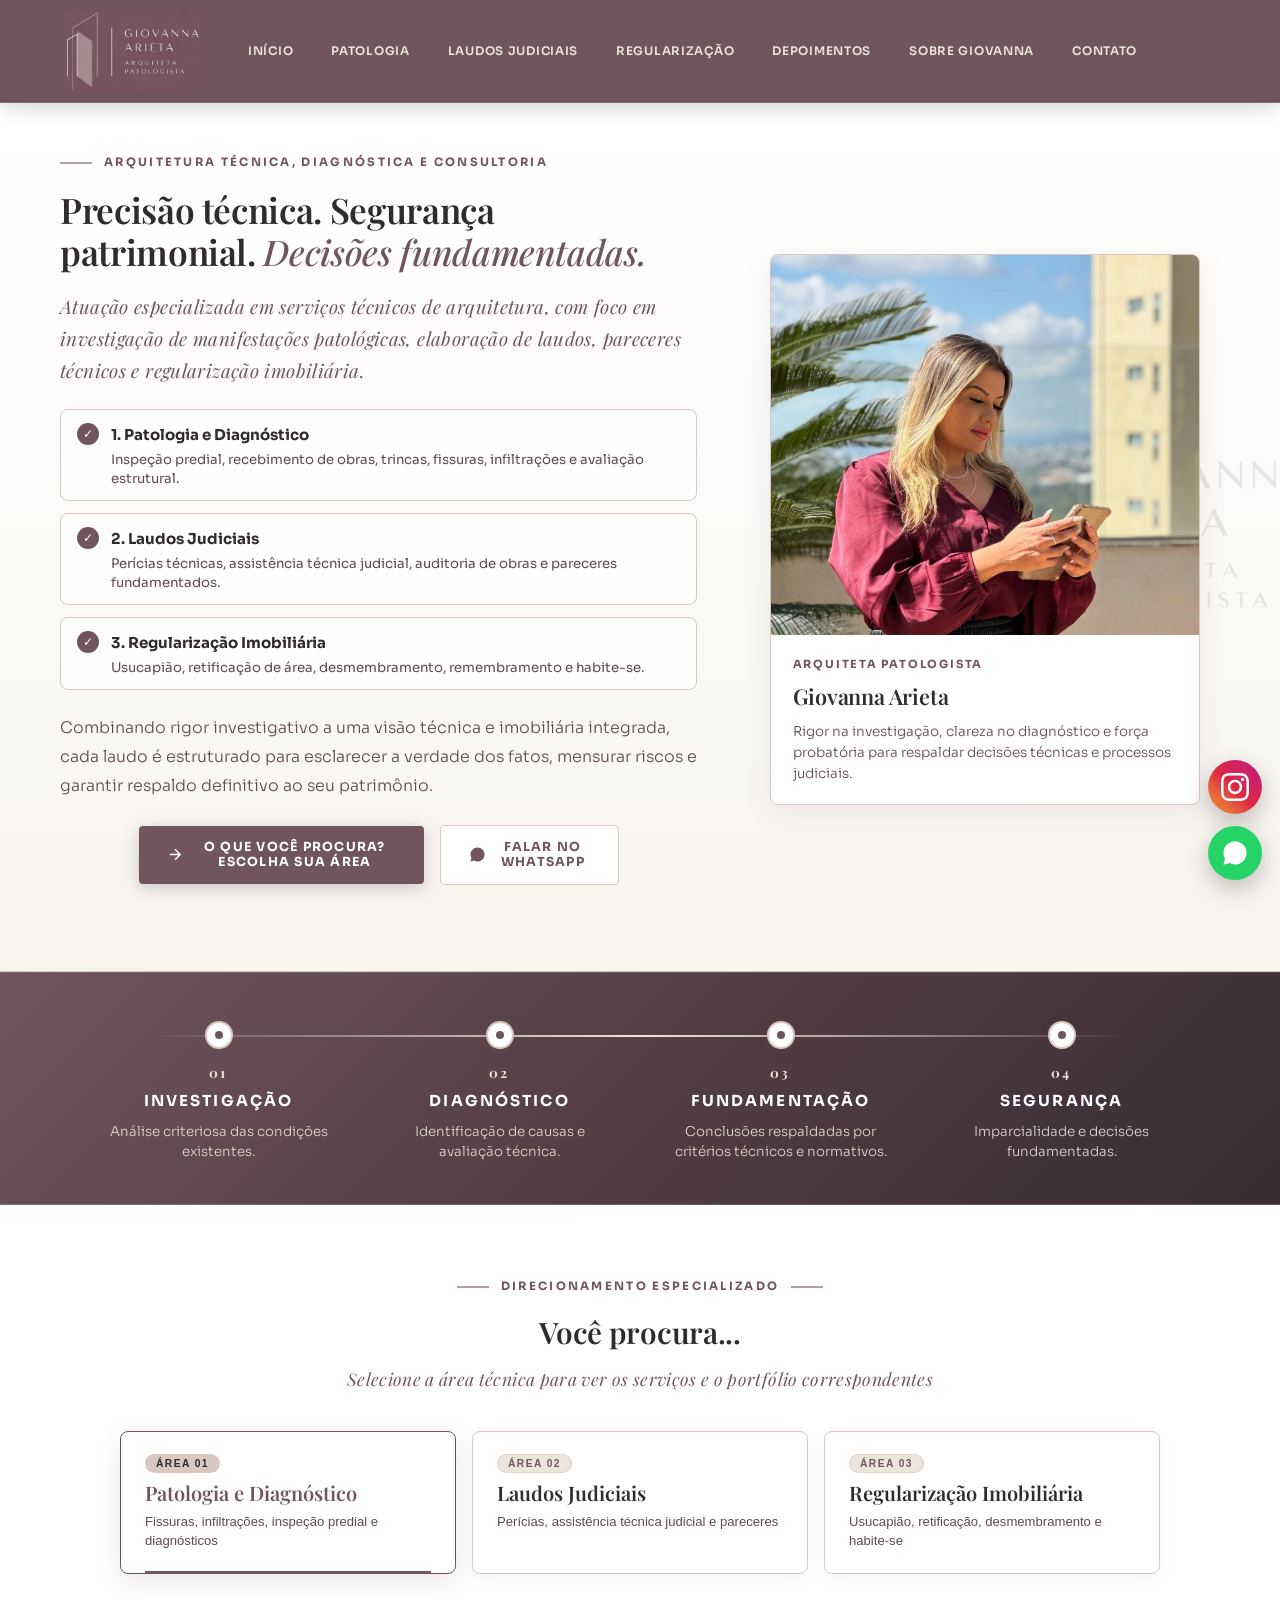
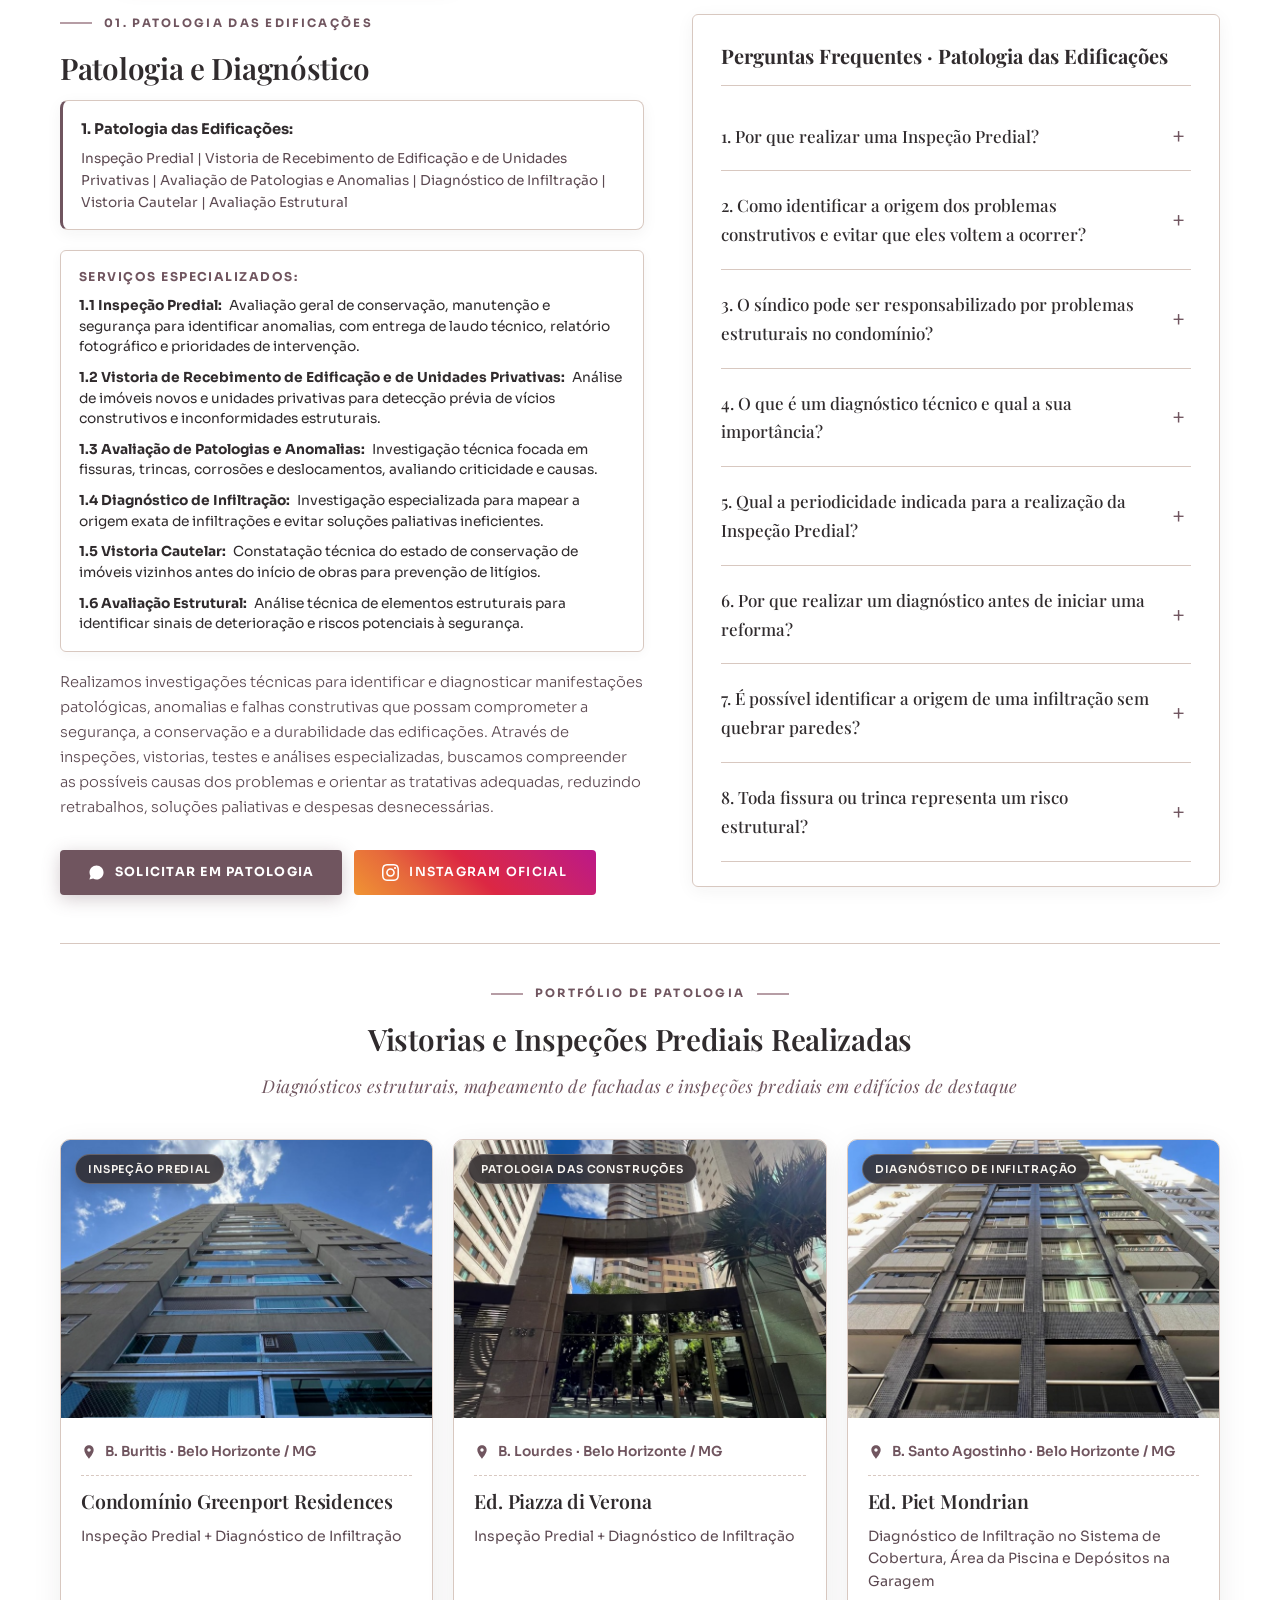
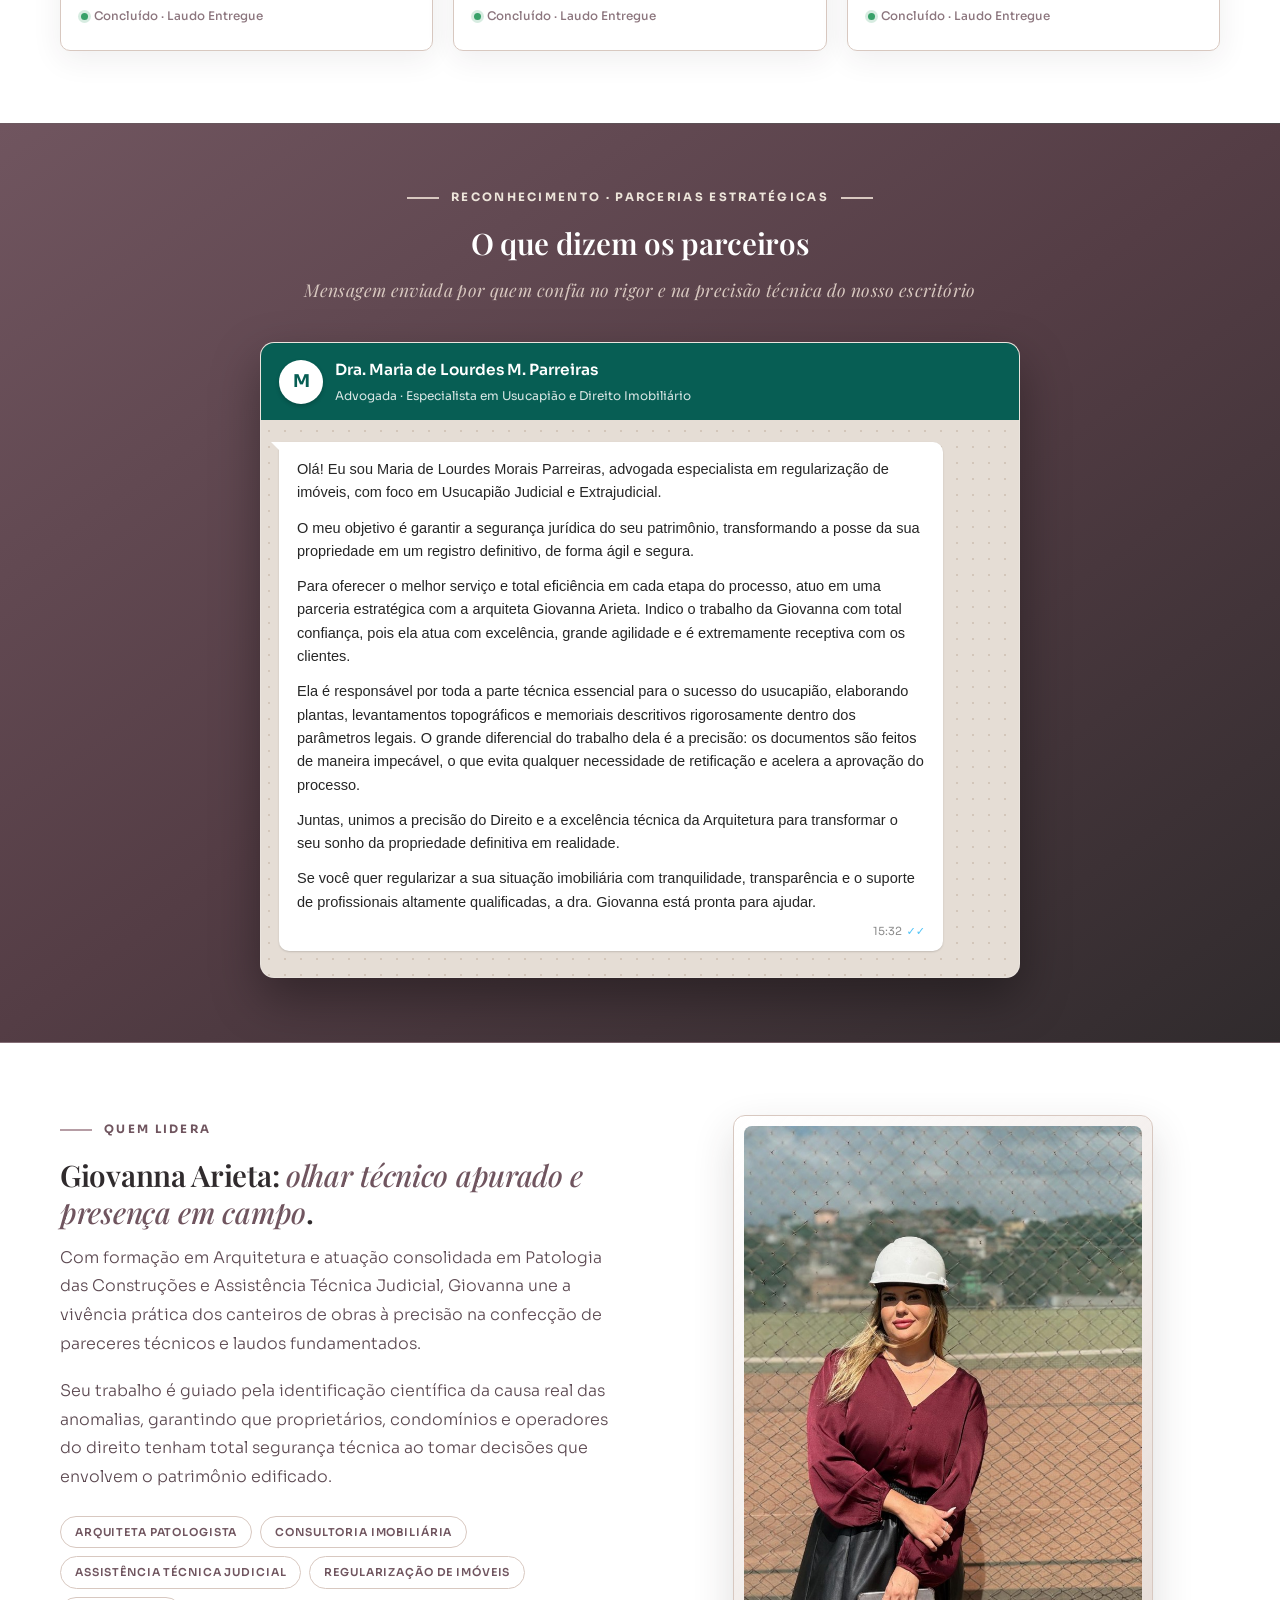
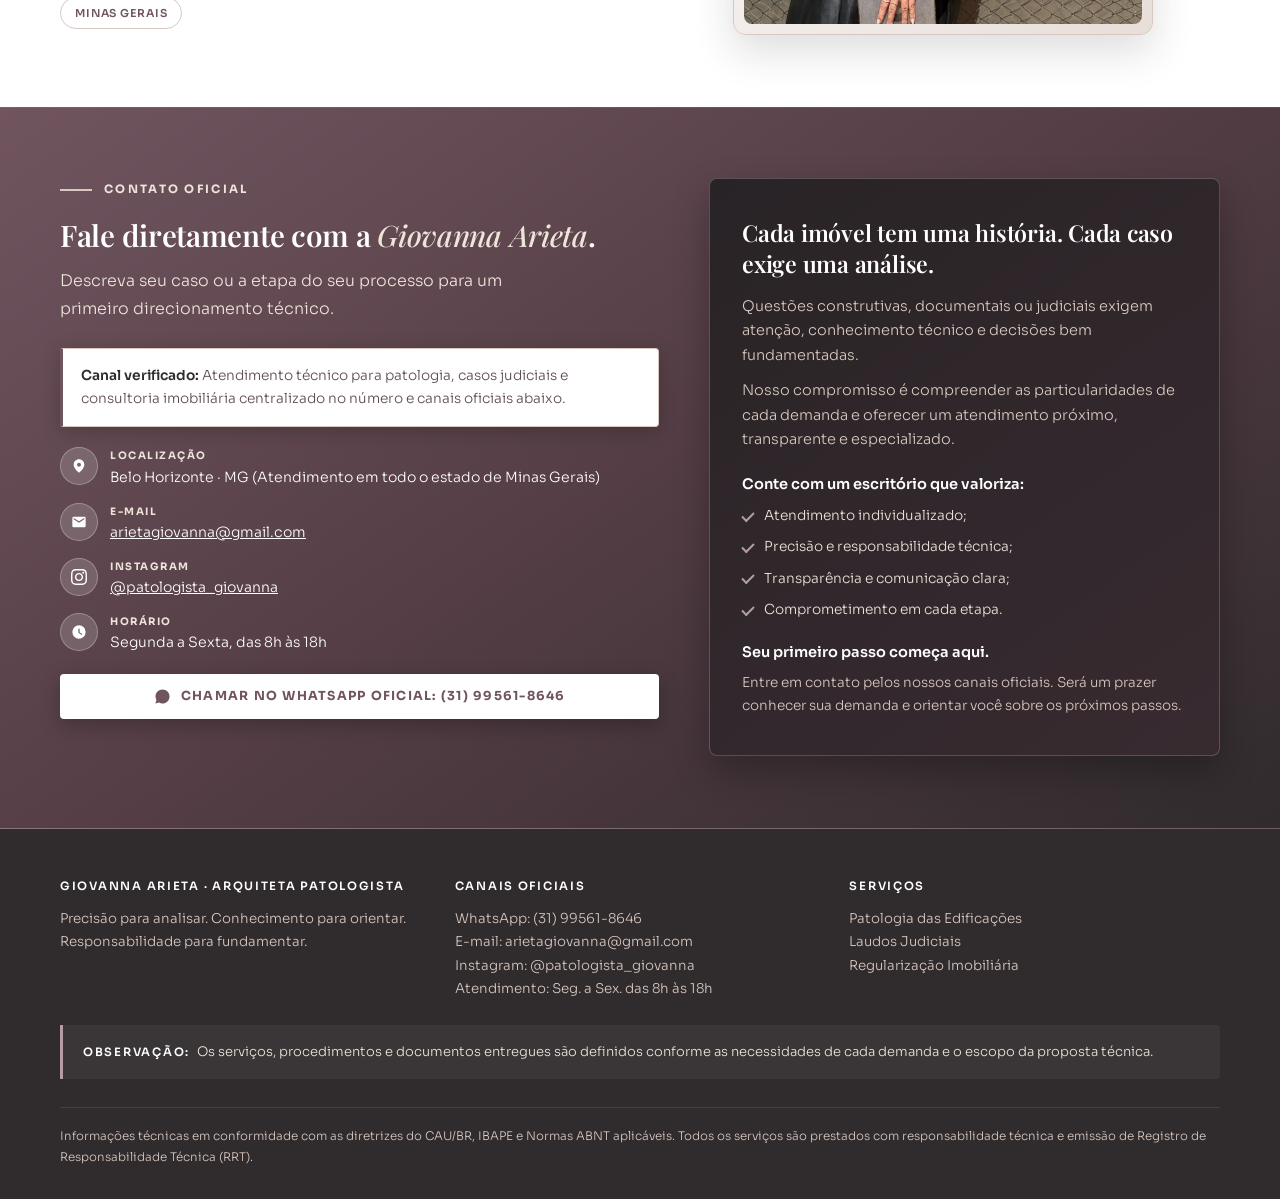
==== commit 517ed792: "feat: remover subtitulos redundantes nas 3 abas e ajustar tamanho e alinhamento superior do card de " ====
--- a/index.html
+++ b/index.html
@@ -213,7 +213,6 @@
           <div class="painel-coluna-conteudo">
             <span class="olho">01. Patologia das Edificações</span>
             <h3 class="painel-coluna-titulo">Patologia e Diagnóstico</h3>
-            <p style="font-size:1.02rem; color:var(--malva-original); font-style:italic; margin-bottom:14px;">Inspeções prediais, diagnósticos, infiltrações, manifestações patológicas e avaliações técnicas.</p>
             
             <!-- Resumo Oficial da Área 01 (conforme solicitado) -->
             <div class="tab-servico-destaque">
@@ -373,7 +372,6 @@
           <div class="painel-coluna-conteudo">
             <span class="olho">02. Laudos Judiciais</span>
             <h3 class="painel-coluna-titulo">Laudos Judiciais</h3>
-            <p style="font-size:1.02rem; color:var(--malva-original); font-style:italic; margin-bottom:14px;">Perícias, provas técnicas e assistência técnica em processos judiciais.</p>
             
             <!-- Resumo Oficial da Área 02 (conforme solicitado) -->
             <div class="tab-servico-destaque">
@@ -528,7 +526,6 @@
           <div class="painel-coluna-conteudo">
             <span class="olho">03. Regularização Imobiliária</span>
             <h3 class="painel-coluna-titulo">Regularização Imobiliária</h3>
-            <p style="font-size:1.02rem; color:var(--malva-original); font-style:italic; margin-bottom:14px;">Usucapião, retificação de área, desmembramento, remembramento e regularização de edificações.</p>
             
             <!-- Resumo Oficial da Área 03 (conforme solicitado) -->
             <div class="tab-servico-destaque">
--- a/style.css
+++ b/style.css
@@ -1401,6 +1401,10 @@
 /* ========================================================
    CONTATO
    ======================================================== */
+#contato .lead {
+  max-width: 480px;
+}
+
 .ct-grid {
   display: grid;
   gap: 30px;
@@ -1516,7 +1520,7 @@
 .ct-lado-box {
   background: linear-gradient(145deg, rgba(38, 34, 36, 0.95) 0%, rgba(56, 43, 49, 0.95) 100%);
   border-radius: 8px;
-  padding: 34px 28px;
+  padding: 38px 32px;
   color: #fff;
   border: 1px solid rgba(255, 255, 255, 0.2);
   box-shadow: 0 16px 36px rgba(0, 0, 0, 0.28);
@@ -1525,12 +1529,13 @@
 
 .ct-lado-box h3 {
   color: #fff;
-  font-size: 1.35rem;
-  margin-bottom: 12px;
+  font-size: 1.45rem;
+  line-height: 1.35;
+  margin-bottom: 14px;
 }
 
 .ct-lado-box p {
-  font-size: 0.88rem;
+  font-size: 0.91rem;
   color: var(--bege-rosado);
   font-weight: 300;
   line-height: 1.7;
@@ -1754,14 +1759,77 @@
   .topo-container {
     padding: 10px 16px;
     min-height: 72px;
+    justify-content: space-between;
   }
 
   .logo-img {
-    height: 58px;
-  }
-
-  h1 { font-size: 1.85rem; }
-  h2 { font-size: 1.55rem; }
+    height: 60px;
+    max-width: 210px;
+  }
+
+  h1 { font-size: 1.75rem; line-height: 1.25; }
+  h2 { font-size: 1.5rem; line-height: 1.28; }
+
+  /* Hero Mobile */
+  .hero {
+    padding: 34px 0 44px;
+  }
+  .hero-grid {
+    grid-template-columns: 1fr;
+    gap: 32px;
+  }
+  .hero-sub-slogan {
+    font-size: 1.05rem;
+    line-height: 1.5;
+  }
+  .hero-areas-check {
+    margin: 18px 0 22px 0;
+    gap: 10px;
+  }
+  .hero-areas-check li {
+    padding: 12px 14px;
+    gap: 12px;
+  }
+  .hero-check-ico {
+    width: 22px;
+    height: 22px;
+    font-size: 0.72rem;
+    margin-top: 1px;
+  }
+  .hero-areas-check li strong {
+    font-size: 0.9rem;
+  }
+  .hero-areas-check li p {
+    font-size: 0.81rem;
+    line-height: 1.45;
+  }
+  .hero-acoes {
+    flex-direction: column;
+    width: 100%;
+    max-width: 100%;
+    gap: 10px;
+  }
+  .hero-acoes .btn {
+    width: 100%;
+    padding: 13px 18px;
+    font-size: 0.75rem;
+  }
+  .perfil-card-clean {
+    max-width: 100%;
+    margin: 0 auto;
+  }
+  .perfil-foto-clean-wrap {
+    max-height: 330px;
+  }
+  .perfil-info-clean {
+    padding: 18px 18px;
+  }
+  .perfil-nome-clean {
+    font-size: 1.25rem;
+  }
+  .perfil-resumo-clean {
+    font-size: 0.84rem;
+  }
 
   .judicial-fotos-dupla, .patologia-fotos-trio, .casos-imob-grid {
     grid-template-columns: 1fr;
@@ -1769,6 +1837,7 @@
 
   .abas-direcionamento {
     grid-template-columns: 1fr;
+    gap: 10px;
   }
 
   .painel-intro-acoes {
@@ -1784,11 +1853,74 @@
 
   .pilares-grid {
     grid-template-columns: repeat(2, 1fr);
-    gap: 28px 16px;
+    gap: 22px 12px;
   }
 
   .pilares-linha {
     display: none; /* No mobile evita linha distorcida em grid 2 colunas */
+  }
+
+  .pilar-titulo {
+    font-size: 0.84rem;
+    letter-spacing: 0.08em;
+  }
+  .pilar-desc {
+    font-size: 0.78rem;
+    line-height: 1.4;
+  }
+
+  .sobre-grid {
+    grid-template-columns: 1fr;
+    gap: 32px;
+  }
+  .sobre-foto-moldura {
+    max-width: 320px;
+    margin: 0 auto;
+  }
+
+  /* Contato Mobile */
+  #contato .lead {
+    max-width: 100%;
+  }
+  .ct-grid {
+    grid-template-columns: 1fr;
+    gap: 28px;
+  }
+  .ct-lado-box {
+    margin-top: 0 !important;
+    padding: 24px 20px;
+    width: 100%;
+    max-width: 100%;
+  }
+  .ct-lado-box h3 {
+    font-size: 1.22rem;
+  }
+  .ct-lado-box p {
+    font-size: 0.85rem;
+  }
+  .ct-lista li {
+    font-size: 0.83rem;
+  }
+
+  .rod-grid {
+    grid-template-columns: 1fr;
+    gap: 24px;
+  }
+}
+
+@media (max-width: 600px) {
+  .flutuantes-container {
+    bottom: 14px;
+    right: 14px;
+    gap: 10px;
+  }
+  .flut-btn {
+    width: 48px;
+    height: 48px;
+  }
+  .flut-btn svg {
+    width: 24px;
+    height: 24px;
   }
 }
 
@@ -1819,10 +1951,13 @@
 
 @media (min-width: 901px) {
   .topo-container {
-    padding: 12px 24px;
+    justify-content: flex-start;
+    gap: 32px;
+    padding: 10px 24px;
+    min-height: 88px;
   }
   .logo-img {
-    height: 74px;
+    height: 82px;
   }
   .hero-grid {
     grid-template-columns: 1.15fr 0.85fr;
@@ -1833,13 +1968,16 @@
     gap: 52px;
   }
   .ct-grid {
-    grid-template-columns: 1.15fr 0.85fr;
-    gap: 44px;
+    grid-template-columns: 1.08fr 0.92fr;
+    gap: 50px;
     align-items: start;
     position: relative;
   }
   .ct-lado-box {
-    margin-top: -125px; /* Sobe a coluna da direita para alinhar ao cabeçalho da seção de contato */
+    margin-top: -170px; /* Sobe o card para alinhar no topo da seção de contato */
+    margin-left: auto;
+    width: 100%;
+    max-width: 520px;
   }
   .pilares-grid {
     grid-template-columns: repeat(4, 1fr);
